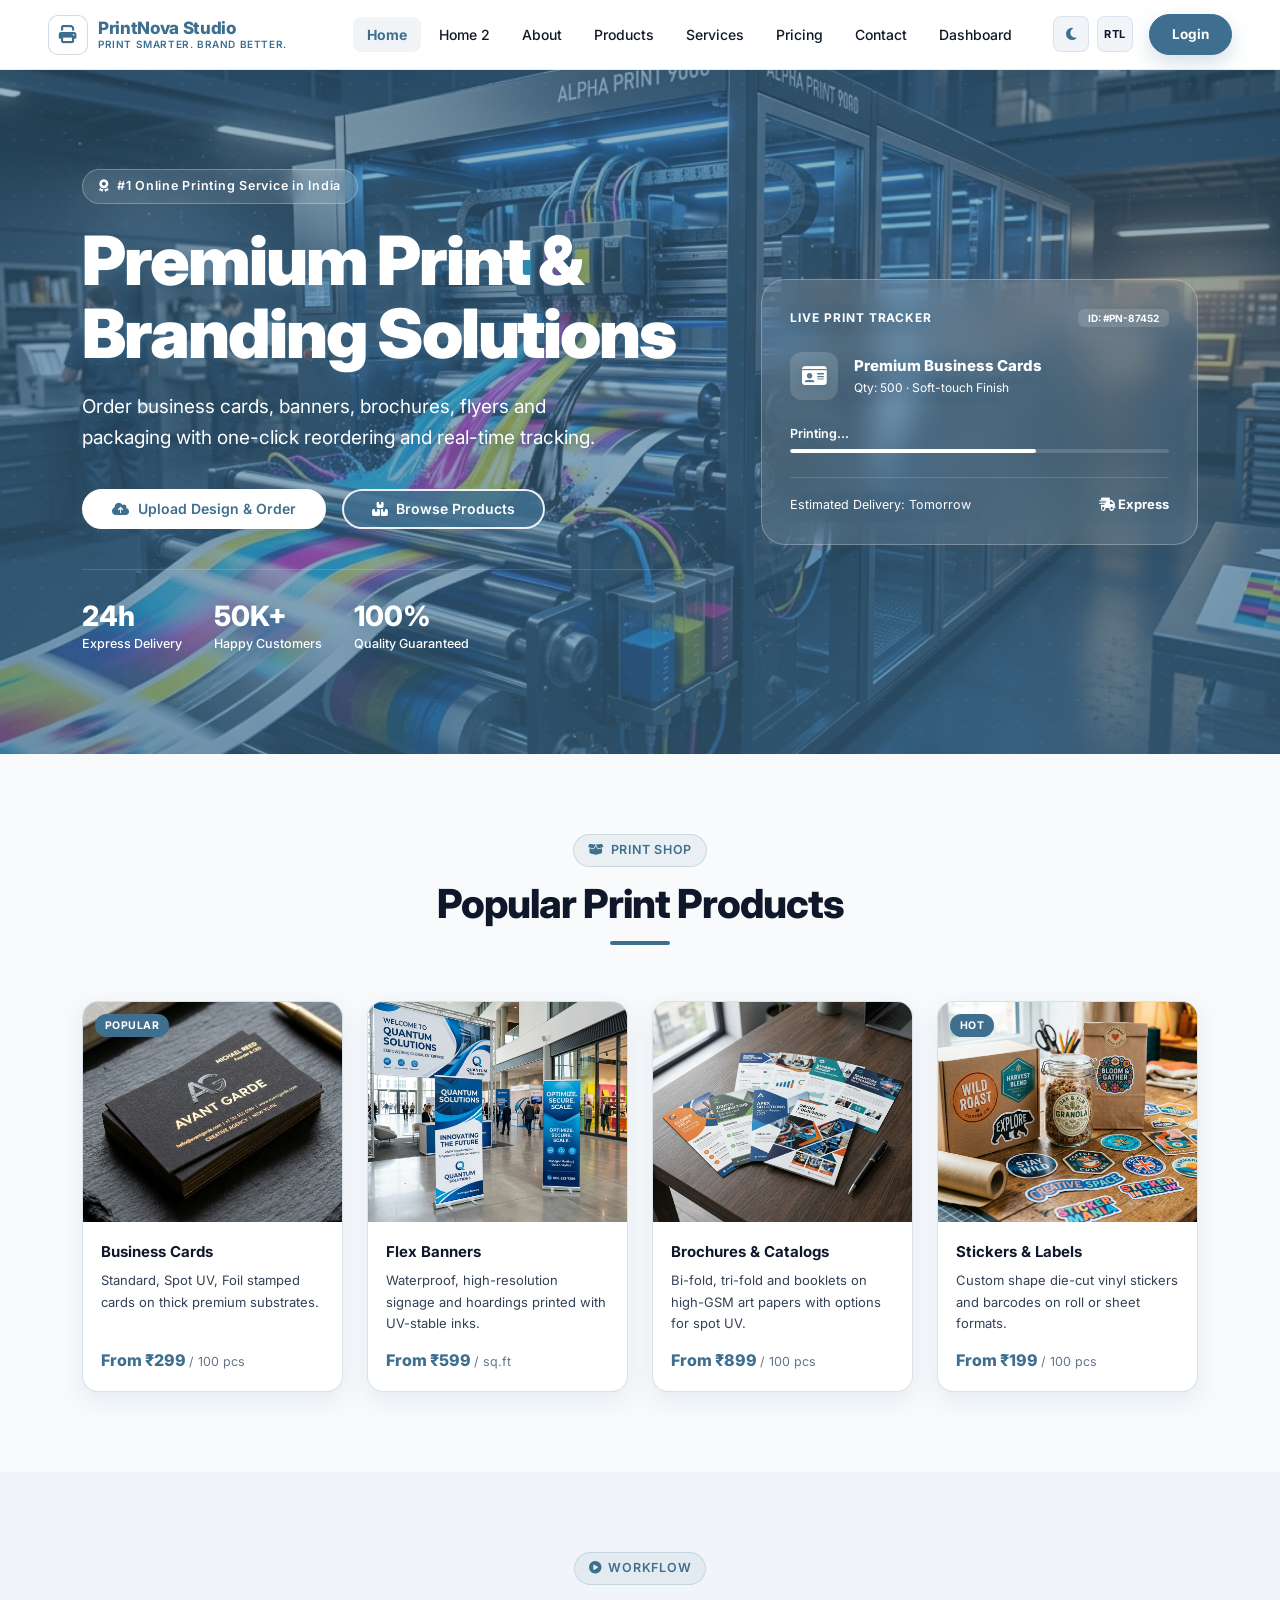
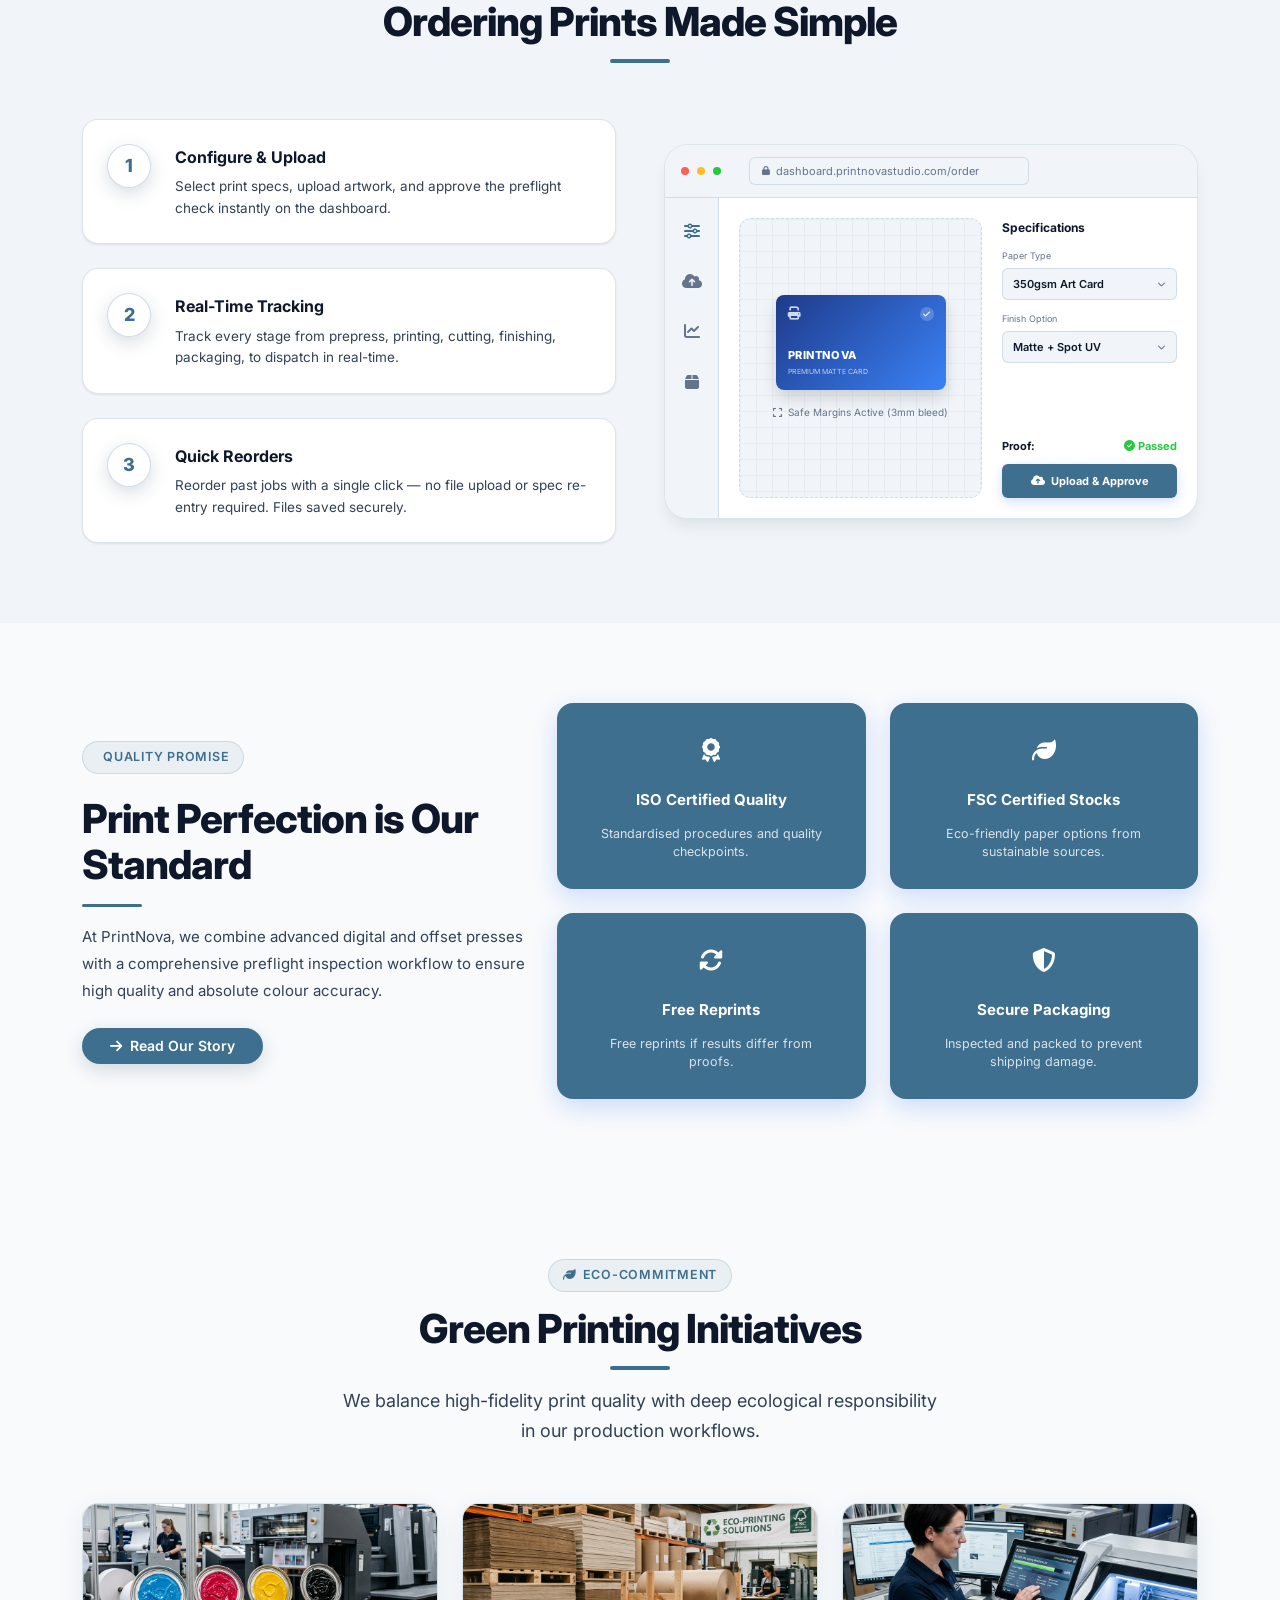
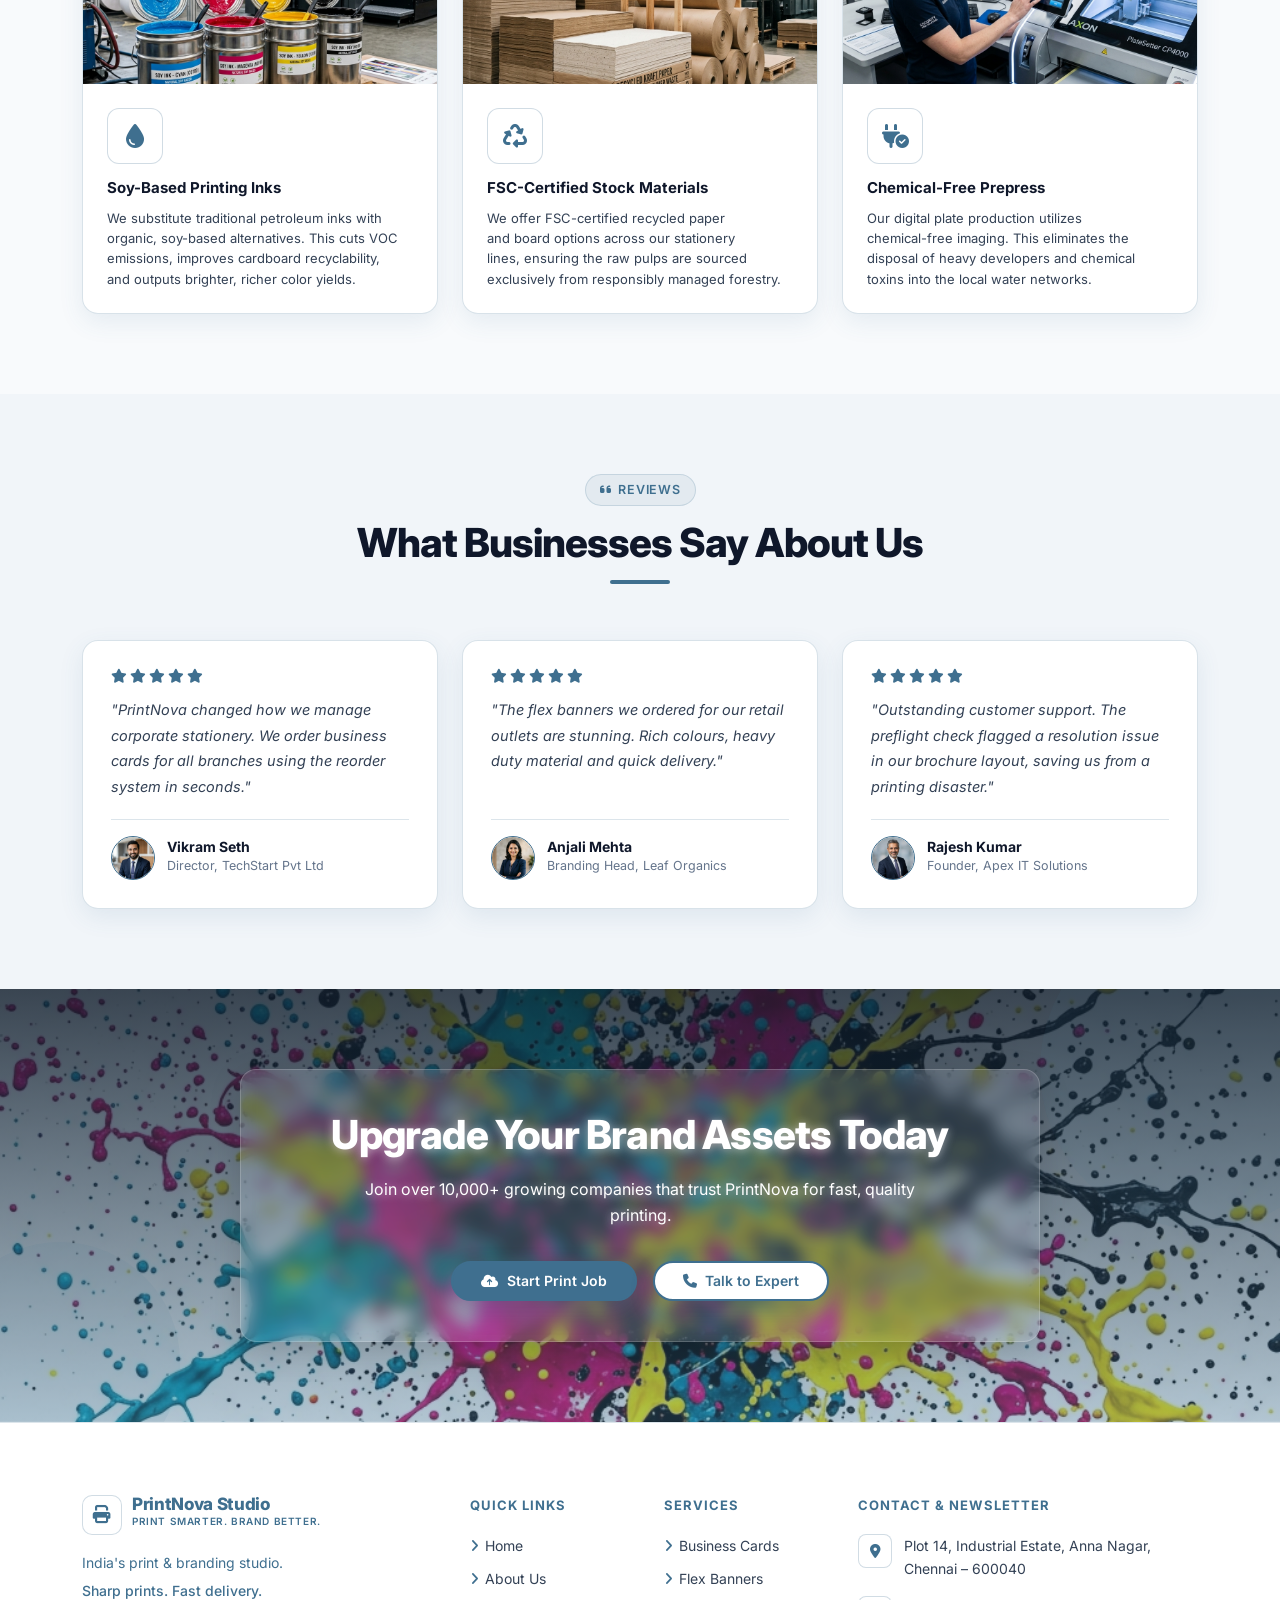
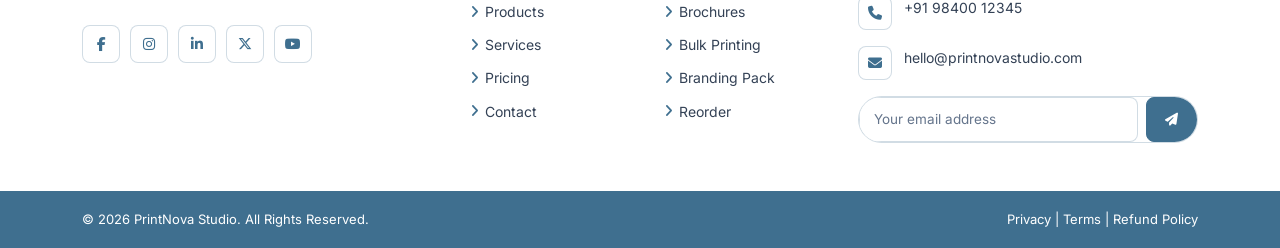
==== index.html @ 1ab620df "changes committed" ====
<!DOCTYPE html>
<html lang="en" data-theme="light" dir="ltr">
<head>
  <meta charset="UTF-8" /><meta name="viewport" content="width=device-width, initial-scale=1.0" />
  <title>PrintNova Studio | Print Smarter. Brand Better.</title>
  <meta name="description" content="Professional online printing store. Order business cards, banners, brochures, flyers and more. Upload your design, choose specs, track your job." />
  <link rel="stylesheet" href="https://cdn.jsdelivr.net/npm/bootstrap@5.3.3/dist/css/bootstrap.min.css" />
  <link rel="stylesheet" href="https://cdnjs.cloudflare.com/ajax/libs/font-awesome/6.5.1/css/all.min.css" />
  <link rel="stylesheet" href="https://cdn.jsdelivr.net/npm/aos@2.3.4/dist/aos.css" />
  <link href="https://fonts.googleapis.com/css2?family=Inter:wght@300;400;500;600;700;800;900&display=swap" rel="stylesheet" />
  <link rel="stylesheet" href="css/style.css?v=2.1" />
</head>
<body>
<!-- NAVBAR -->
<nav class="pn-navbar navbar navbar-expand-lg" role="navigation" aria-label="Main Navigation">
  <div class="container-fluid px-4 px-md-5">
    <a class="navbar-brand" href="index.html"><div class="nav-logo-icon"><i class="fa-solid fa-print"></i></div><div class="nav-brand-text"><span class="brand-name">PrintNova Studio</span><span class="brand-tag">Print Smarter. Brand Better.</span></div></a>
    <button class="navbar-toggler border-0 ms-auto me-2" type="button" data-bs-toggle="offcanvas" data-bs-target="#mobileMenu"><i class="fa-solid fa-bars" style="font-size:18px;"></i></button>
    <div class="collapse navbar-collapse ms-4">
      <ul class="navbar-nav align-items-center gap-1">
        <li class="nav-item"><a class="nav-link active" href="index.html">Home</a></li>
        <li class="nav-item"><a class="nav-link" href="home2.html">Home 2</a></li>
        <li class="nav-item"><a class="nav-link" href="about.html">About</a></li>
        <li class="nav-item"><a class="nav-link" href="products.html">Products</a></li>
        <li class="nav-item"><a class="nav-link" href="services.html">Services</a></li>
        <li class="nav-item"><a class="nav-link" href="pricing.html">Pricing</a></li>
        <li class="nav-item"><a class="nav-link" href="contact.html">Contact</a></li>
        <li class="nav-item"><a class="nav-link" href="dashboard.html">Dashboard</a></li>
      </ul>
      <div class="d-flex align-items-center gap-2 ms-auto">
        <button class="nav-icon-btn" data-theme-toggle data-theme-icon><i class="fa-solid fa-moon"></i></button>
        <button class="nav-icon-btn" data-dir-toggle data-dir-icon><i class="fa-solid fa-arrow-left-to-bracket"></i></button>
        <a href="login.html" class="btn-nav-login ms-2">Login</a>
      </div>
    </div>
  </div>
</nav>
<div class="offcanvas offcanvas-end" tabindex="-1" id="mobileMenu">
  <div class="offcanvas-header"><a href="index.html" class="navbar-brand"><div class="nav-logo-icon" style="width:34px;height:34px;font-size:15px;"><i class="fa-solid fa-print"></i></div><div class="nav-brand-text"><span class="brand-name" style="font-size:15px;">PrintNova Studio</span></div></a><button type="button" class="btn-close" data-bs-dismiss="offcanvas"></button></div>
  <div class="offcanvas-body d-flex flex-column p-0">
    <ul class="navbar-nav flex-column p-3">
      <li><a class="nav-link active" href="index.html"><i class="fa-solid fa-house me-2" style="width:18px;color:var(--pn-blue);"></i>Home</a></li>
      <li><a class="nav-link" href="home2.html"><i class="fa-solid fa-layer-group me-2" style="width:18px;color:var(--pn-blue);"></i>Home 2</a></li>
      <li><a class="nav-link" href="about.html"><i class="fa-solid fa-circle-info me-2" style="width:18px;color:var(--pn-blue);"></i>About</a></li>
      <li><a class="nav-link" href="products.html"><i class="fa-solid fa-box-open me-2" style="width:18px;color:var(--pn-blue);"></i>Products</a></li>
      <li><a class="nav-link" href="services.html"><i class="fa-solid fa-gears me-2" style="width:18px;color:var(--pn-blue);"></i>Services</a></li>
      <li><a class="nav-link" href="pricing.html"><i class="fa-solid fa-tag me-2" style="width:18px;color:var(--pn-blue);"></i>Pricing</a></li>
      <li><a class="nav-link" href="contact.html"><i class="fa-solid fa-envelope me-2" style="width:18px;color:var(--pn-blue);"></i>Contact</a></li>
      <li><a class="nav-link" href="dashboard.html"><i class="fa-solid fa-gauge-high me-2" style="width:18px;color:var(--pn-blue);"></i>Dashboard</a></li>
    </ul>
    <div class="px-3 pb-3 mt-2"><a href="login.html" class="btn-pn btn-pn-primary w-100 justify-content-center">Login</a></div>
    <div class="mobile-controls">
      <button class="nav-icon-btn flex-fill justify-content-center" data-theme-toggle data-theme-icon style="display:flex;align-items:center;gap:6px;"><i class="fa-solid fa-moon"></i><span style="font-size:12px;">Theme</span></button>
      <button class="nav-icon-btn flex-fill justify-content-center" data-dir-toggle data-dir-icon style="display:flex;align-items:center;gap:6px;"><i class="fa-solid fa-arrow-left-to-bracket"></i><span style="font-size:12px;">RTL</span></button>
    </div>
  </div>
</div>

<!-- HERO -->
<section class="pn-hero hero-gradient-1" id="home" style="background-image: linear-gradient(rgba(11,20,55,.6), rgba(11,20,55,.8)), url('images/banners/home.png'), url('file:///C:/Users/NIVETHA/.gemini/antigravity-ide/brain/43d818c6-9e5e-461c-b8e6-51fbe6b5acbc/banner_home_1783618869798.png'); background-size: cover; background-position: center; background-repeat: no-repeat;" aria-label="Hero Section">
  <div style="position:absolute;inset:0;background-image:radial-gradient(rgba(255,255,255,.07) 1px,transparent 1px);background-size:28px 28px;z-index:1;"></div>
  <div class="container hero-content position-relative" style="z-index:2;">
    <div class="row align-items-center g-5">
      <div class="col-lg-7" data-aos="fade-right" data-aos-duration="1000">
        <div class="hero-badge"><i class="fa-solid fa-award"></i> #1 Online Printing Service in India</div>
        <h1 class="hero-title">Premium <span class="highlight">Print</span> &amp;<br>Branding <span class="highlight">Solutions</span></h1>
        <p class="hero-sub">Order business cards, banners, brochures, flyers and packaging with one-click reordering and real-time tracking.</p>
        <div class="d-flex flex-wrap gap-3">
          <a href="dashboard.html" class="btn-pn btn-pn-white"><i class="fa-solid fa-cloud-arrow-up"></i> Upload Design &amp; Order</a>
          <a href="products.html" class="btn-pn" style="background:rgba(255,255,255,.12);color:#fff;border:1.5px solid rgba(255,255,255,.3);"><i class="fa-solid fa-boxes-stacked"></i> Browse Products</a>
        </div>
        <div class="hero-stats">
          <div><div class="hero-stat-value">24h</div><div class="hero-stat-label">Express Delivery</div></div>
          <div><div class="hero-stat-value">50K+</div><div class="hero-stat-label">Happy Customers</div></div>
          <div><div class="hero-stat-value">100%</div><div class="hero-stat-label">Quality Guaranteed</div></div>
        </div>
      </div>
      <div class="col-lg-5" data-aos="zoom-in" data-aos-duration="1000">
        <div class="hero-card float-anim">
          <div class="d-flex justify-content-between align-items-center mb-4">
            <span style="font-size:12px;font-weight:700;color:rgba(255,255,255,.6);letter-spacing:.08em;">LIVE PRINT TRACKER</span>
            <span class="badge" style="background:rgba(255,255,255,.15);font-size:10px;font-weight:700;padding:4px 10px;">ID: #PN-87452</span>
          </div>
          <div class="d-flex align-items-center gap-3 mb-4">
            <div style="width:48px;height:48px;border-radius:12px;background:rgba(255,255,255,.15);display:flex;align-items:center;justify-content:center;font-size:22px;color:#fff;"><i class="fa-solid fa-id-card"></i></div>
            <div>
              <div style="font-size:15px;font-weight:800;">Premium Business Cards</div>
              <div style="font-size:12px;color:rgba(255,255,255,.65);">Qty: 500 · Soft-touch Finish</div>
            </div>
          </div>
          <div class="d-flex gap-3 mb-4">
            <div style="flex:1;">
              <div style="font-size:12.5px;font-weight:600;color:#fff;">Printing…</div>
              <div style="height:4px;background:rgba(255,255,255,.15);border-radius:2px;margin-top:5px;overflow:hidden;"><div style="height:100%;width:65%;background:#FFFFFF;border-radius:2px;"></div></div>
            </div>
          </div>
          <div class="d-flex justify-content-between align-items-center mt-3 pt-3" style="border-top:1px solid rgba(255,255,255,.15);"><span style="font-size:12.5px;color:rgba(255,255,255,.65);">Estimated Delivery: Tomorrow</span><span style="font-size:13px;font-weight:700;color:#fff;"><i class="fa-solid fa-truck-fast"></i> Express</span></div>
        </div>
      </div>
    </div>
  </div>
</section>

<!-- PRODUCTS PREVIEW -->
<section class="section-pad" aria-label="Products Preview">
  <div class="container">
    <div class="section-header" data-aos="fade-up">
      <span class="section-badge"><i class="fa-solid fa-box-open"></i> Print Shop</span>
      <h2 class="section-title">Popular Print Products</h2>
      <div class="divider-gradient"></div>
    </div>
    <div class="row g-4">
      <div class="col-sm-6 col-lg-3" data-aos="fade-up" data-aos-delay="0">
        <div class="product-card">
          <div class="product-img-wrap"><img src="images/product_cards.png" onerror="this.onerror=null; this.src='file:///C:/Users/NIVETHA/.gemini/antigravity-ide/brain/43d818c6-9e5e-461c-b8e6-51fbe6b5acbc/product_cards_1783603616965.png';" alt="Business Cards"><div class="product-overlay"><a href="products.html" class="btn-pn btn-pn-white" style="font-size:12px;padding:7px 16px;">View Options</a></div><span class="product-tag">Popular</span></div>
          <div class="product-info"><div class="product-name">Business Cards</div><div class="product-desc">Standard, Spot UV, Foil stamped cards on thick premium substrates.</div><div class="product-price">From ₹299 <span>/ 100 pcs</span></div></div>
        </div>
      </div>
      <div class="col-sm-6 col-lg-3" data-aos="fade-up" data-aos-delay="100">
        <div class="product-card">
          <div class="product-img-wrap"><img src="images/product_banners.png" onerror="this.onerror=null; this.src='file:///C:/Users/NIVETHA/.gemini/antigravity-ide/brain/43d818c6-9e5e-461c-b8e6-51fbe6b5acbc/product_banners_1783603631735.png';" alt="Flex Banners"><div class="product-overlay"><a href="products.html" class="btn-pn btn-pn-white" style="font-size:12px;padding:7px 16px;">View Options</a></div></div>
          <div class="product-info"><div class="product-name">Flex Banners</div><div class="product-desc">Waterproof, high-resolution signage and hoardings printed with UV-stable inks.</div><div class="product-price">From ₹599 <span>/ sq.ft</span></div></div>
        </div>
      </div>
      <div class="col-sm-6 col-lg-3" data-aos="fade-up" data-aos-delay="200">
        <div class="product-card">
          <div class="product-img-wrap"><img src="images/product_brochures.png" onerror="this.onerror=null; this.src='file:///C:/Users/NIVETHA/.gemini/antigravity-ide/brain/43d818c6-9e5e-461c-b8e6-51fbe6b5acbc/product_brochures_1783603649810.png';" alt="Brochures &amp; Catalogs"><div class="product-overlay"><a href="products.html" class="btn-pn btn-pn-white" style="font-size:12px;padding:7px 16px;">View Options</a></div></div>
          <div class="product-info"><div class="product-name">Brochures &amp; Catalogs</div><div class="product-desc">Bi-fold, tri-fold and booklets on high-GSM art papers with options for spot UV.</div><div class="product-price">From ₹899 <span>/ 100 pcs</span></div></div>
        </div>
      </div>
      <div class="col-sm-6 col-lg-3" data-aos="fade-up" data-aos-delay="300">
        <div class="product-card">
          <div class="product-img-wrap"><img src="images/product_stickers.png" onerror="this.onerror=null; this.src='file:///C:/Users/NIVETHA/.gemini/antigravity-ide/brain/43d818c6-9e5e-461c-b8e6-51fbe6b5acbc/product_stickers_1783603663351.png';" alt="Stickers &amp; Labels"><div class="product-overlay"><a href="products.html" class="btn-pn btn-pn-white" style="font-size:12px;padding:7px 16px;">View Options</a></div><span class="product-tag">Hot</span></div>
          <div class="product-info"><div class="product-name">Stickers &amp; Labels</div><div class="product-desc">Custom shape die-cut vinyl stickers and barcodes on roll or sheet formats.</div><div class="product-price">From ₹199 <span>/ 100 pcs</span></div></div>
        </div>
      </div>
    </div>
  </div>
</section>

<!-- HOW IT WORKS -->
<section class="section-pad bg-surface-2" aria-label="How it works">
  <div class="container">
    <div class="section-header" data-aos="fade-up">
      <span class="section-badge"><i class="fa-solid fa-circle-play"></i> Workflow</span>
      <h2 class="section-title">Ordering Prints Made Simple</h2>
      <div class="divider-gradient"></div>
    </div>
    <div class="row g-5 align-items-center">
      <div class="col-lg-6" data-aos="fade-right">
        <div class="d-flex flex-column gap-4">
          <div class="simple-workflow-card d-flex align-items-start gap-4" style="background:var(--bg-surface); padding:24px; border-radius:var(--radius-lg); border:1px solid var(--border-color); box-shadow:var(--shadow-sm); margin:0;">
            <div class="step-number" style="margin: 0; flex-shrink: 0; width: 44px; height: 44px; font-size: 18px; font-weight:800; border-radius:50%; background:var(--pn-blue-light); border:2px solid var(--pn-blue); color:var(--pn-blue); display: flex; align-items: center; justify-content: center;">1</div>
            <div>
              <div style="font-size:16px;font-weight:700;color:var(--text-primary);margin-bottom:6px;">Configure &amp; Upload</div>
              <div style="font-size:13.5px;color:var(--text-secondary);line-height:1.6;">Select print specs, upload artwork, and approve the preflight check instantly on the dashboard.</div>
            </div>
          </div>
          <div class="simple-workflow-card d-flex align-items-start gap-4" style="background:var(--bg-surface); padding:24px; border-radius:var(--radius-lg); border:1px solid var(--border-color); box-shadow:var(--shadow-sm); margin:0;">
            <div class="step-number" style="margin: 0; flex-shrink: 0; width: 44px; height: 44px; font-size: 18px; font-weight:800; border-radius:50%; background:var(--pn-blue-light); border:2px solid var(--pn-blue); color:var(--pn-blue); display: flex; align-items: center; justify-content: center;">2</div>
            <div>
              <div style="font-size:16px;font-weight:700;color:var(--text-primary);margin-bottom:6px;">Real-Time Tracking</div>
              <div style="font-size:13.5px;color:var(--text-secondary);line-height:1.6;">Track every stage from prepress, printing, cutting, finishing, packaging, to dispatch in real-time.</div>
            </div>
          </div>
          <div class="simple-workflow-card d-flex align-items-start gap-4" style="background:var(--bg-surface); padding:24px; border-radius:var(--radius-lg); border:1px solid var(--border-color); box-shadow:var(--shadow-sm); margin:0;">
            <div class="step-number" style="margin: 0; flex-shrink: 0; width: 44px; height: 44px; font-size: 18px; font-weight:800; border-radius:50%; background:var(--pn-blue-light); border:2px solid var(--pn-blue); color:var(--pn-blue); display: flex; align-items: center; justify-content: center;">3</div>
            <div>
              <div style="font-size:16px;font-weight:700;color:var(--text-primary);margin-bottom:6px;">Quick Reorders</div>
              <div style="font-size:13.5px;color:var(--text-secondary);line-height:1.6;">Reorder past jobs with a single click — no file upload or spec re-entry required. Files saved securely.</div>
            </div>
          </div>
        </div>
      </div>
      <div class="col-lg-6" data-aos="fade-left">
        <div class="dashboard-mockup" style="background: var(--bg-surface); border: 1px solid var(--border-color); border-radius: var(--radius-xl); box-shadow: var(--shadow-lg); overflow: hidden; display: flex; flex-direction: column;">
          <!-- Window Header -->
          <div style="background: var(--bg-surface-2); padding: 12px 16px; border-bottom: 1px solid var(--border-color); display: flex; align-items: center; gap: 8px;">
            <div style="width: 8px; height: 8px; border-radius: 50%; background: #ff5f56;"></div>
            <div style="width: 8px; height: 8px; border-radius: 50%; background: #ffbd2e;"></div>
            <div style="width: 8px; height: 8px; border-radius: 50%; background: #27c93f;"></div>
            <div style="background: var(--bg-surface-2); border: 1px solid var(--border-color); border-radius: 6px; padding: 4px 12px; font-size: 11px; color: var(--text-muted); margin-left: 20px; display: flex; align-items: center; gap: 6px; flex: 1; max-width: 280px; overflow: hidden; text-overflow: ellipsis; white-space: nowrap;">
              <i class="fa-solid fa-lock" style="font-size: 9px;"></i> dashboard.printnovastudio.com/order
            </div>
          </div>
          <!-- Dashboard Workspace -->
          <div style="display: flex; min-height: 320px;">
            <!-- Sidebar -->
            <div style="width: 54px; background: var(--bg-surface-2); border-right: 1px solid var(--border-color); display: flex; flex-direction: column; align-items: center; padding-top: 20px; gap: 24px;">
              <div style="color: var(--pn-blue); font-size: 16px;"><i class="fa-solid fa-sliders"></i></div>
              <div style="color: var(--text-muted); font-size: 16px;"><i class="fa-solid fa-cloud-arrow-up"></i></div>
              <div style="color: var(--text-muted); font-size: 16px;"><i class="fa-solid fa-chart-line"></i></div>
              <div style="color: var(--text-muted); font-size: 16px;"><i class="fa-solid fa-box"></i></div>
            </div>
            <!-- Main Area -->
            <div style="flex: 1; display: flex; padding: 20px; gap: 20px; flex-wrap: wrap;">
              <!-- Canvas Mockup -->
              <div style="flex: 1.2; background: var(--bg-surface-2); border: 1px dashed var(--border-color); border-radius: 12px; min-height: 200px; display: flex; flex-direction: column; align-items: center; justify-content: center; position: relative; overflow: hidden; padding: 16px;">
                <!-- Grid overlay -->
                <div style="position: absolute; inset: 0; opacity: 0.05; background-image: linear-gradient(var(--pn-blue) 1px, transparent 1px), linear-gradient(90deg, var(--pn-blue) 1px, transparent 1px); background-size: 16px 16px;"></div>
                <!-- Mockup Card -->
                <div style="width: 170px; height: 95px; background: linear-gradient(135deg, #1e3a8a, #3b82f6); border-radius: 8px; box-shadow: 0 8px 16px rgba(0,0,0,0.15); display: flex; flex-direction: column; justify-content: space-between; padding: 12px; color: #fff; position: relative;">
                  <div style="display: flex; justify-content: space-between; align-items: center;">
                    <i class="fa-solid fa-print" style="font-size: 13px; opacity: 0.8;"></i>
                    <div style="width: 14px; height: 14px; border-radius: 50%; background: rgba(255,255,255,0.2); display: flex; align-items: center; justify-content: center; font-size: 8px;"><i class="fa-solid fa-check"></i></div>
                  </div>
                  <div>
                    <div style="font-size: 11px; font-weight: 800; letter-spacing: 0.05em;">PRINTNOVA</div>
                    <div style="font-size: 7px; opacity: 0.7; margin-top: 2px;">PREMIUM MATTE CARD</div>
                  </div>
                </div>
                <div style="font-size: 10px; color: var(--text-muted); margin-top: 14px; display: flex; align-items: center; gap: 6px;"><i class="fa-solid fa-expand"></i> Safe Margins Active (3mm bleed)</div>
              </div>
              <!-- Controls -->
              <div style="flex: 1; display: flex; flex-direction: column; gap: 12px; min-width: 150px;">
                <div style="font-size: 12px; font-weight: 700; color: var(--text-primary);">Specifications</div>
                <div>
                  <label style="font-size: 9px; color: var(--text-muted); display: block; margin-bottom: 4px;">Paper Type</label>
                  <div style="font-size: 11px; padding: 6px 10px; background: var(--bg-surface-2); border: 1px solid var(--border-color); border-radius: 6px; color: var(--text-primary); font-weight: 600; display: flex; justify-content: space-between; align-items: center;">
                    350gsm Art Card <i class="fa-solid fa-chevron-down" style="font-size: 8px; color: var(--text-muted);"></i>
                  </div>
                </div>
                <div>
                  <label style="font-size: 9px; color: var(--text-muted); display: block; margin-bottom: 4px;">Finish Option</label>
                  <div style="font-size: 11px; padding: 6px 10px; background: var(--bg-surface-2); border: 1px solid var(--border-color); border-radius: 6px; color: var(--text-primary); font-weight: 600; display: flex; justify-content: space-between; align-items: center;">
                    Matte + Spot UV <i class="fa-solid fa-chevron-down" style="font-size: 8px; color: var(--text-muted);"></i>
                  </div>
                </div>
                <div style="margin-top: auto; display: flex; flex-direction: column; gap: 8px;">
                  <div style="font-size: 11px; display: flex; justify-content: space-between; color: var(--text-primary); font-weight: 700;">
                    <span>Proof:</span>
                    <span style="color: #27c93f;"><i class="fa-solid fa-circle-check"></i> Passed</span>
                  </div>
                  <button style="width: 100%; border: none; background: var(--pn-blue); color: #fff; border-radius: 6px; padding: 8px; font-size: 11px; font-weight: 700; display: flex; align-items: center; justify-content: center; gap: 6px; box-shadow: 0 4px 12px rgba(37,99,235,0.2);">
                    <i class="fa-solid fa-cloud-arrow-up"></i> Upload &amp; Approve
                  </button>
                </div>
              </div>
            </div>
          </div>
        </div>
      </div>
    </div>
  </div>
</section>

<!-- VISUAL FEATURE TILES -->
<section class="section-pad" aria-label="Features Grid">
  <div class="container">
    <div class="row g-4 align-items-center">
      <div class="col-lg-5" data-aos="fade-right">
        <span class="section-badge"><i class="fa-solid fa-shield-check"></i> Quality Promise</span>
        <h2 class="section-title mt-2">Print Perfection is Our Standard</h2>
        <div class="section-line" style="margin:16px 0;"></div>
        <p style="font-size:15px;color:var(--text-secondary);line-height:1.8;margin-bottom:24px;">At PrintNova, we combine advanced digital and offset presses with a comprehensive preflight inspection workflow to ensure high quality and absolute colour accuracy.</p>
        <a href="about.html" class="btn-pn btn-pn-primary"><i class="fa-solid fa-arrow-right"></i> Read Our Story</a>
      </div>
      <div class="col-lg-7" data-aos="fade-left">
        <div class="row g-4 pn-staggered-grid">
          <div class="col-sm-6 col-12">
            <div style="background:var(--pn-blue);border-radius:var(--radius-lg);padding:28px;text-align:center;color:#fff;box-shadow:0 8px 24px rgba(37,99,235,.2);">
              <div style="font-size:24px;margin-bottom:10px;"><i class="fa-solid fa-award"></i></div>
              <div style="font-size:15px;font-weight:700;margin-bottom:6px;">ISO Certified Quality</div>
              <div style="font-size:12.5px;opacity:.8;">Standardised procedures and quality checkpoints.</div>
            </div>
          </div>
          <div class="col-sm-6 col-12">
            <div style="background:var(--pn-blue);border-radius:var(--radius-lg);padding:28px;text-align:center;color:#fff;box-shadow:0 8px 24px rgba(37,99,235,.2);">
              <div style="font-size:24px;margin-bottom:10px;"><i class="fa-solid fa-leaf"></i></div>
              <div style="font-size:15px;font-weight:700;margin-bottom:6px;">FSC Certified Stocks</div>
              <div style="font-size:12.5px;opacity:.8;">Eco-friendly paper options from sustainable sources.</div>
            </div>
          </div>
          <div class="col-sm-6 col-12">
            <div style="background:var(--pn-blue);border-radius:var(--radius-lg);padding:28px;text-align:center;color:#fff;box-shadow:0 8px 24px rgba(37,99,235,.2);">
              <div style="font-size:24px;margin-bottom:10px;"><i class="fa-solid fa-rotate"></i></div>
              <div style="font-size:15px;font-weight:700;margin-bottom:6px;">Free Reprints</div>
              <div style="font-size:12.5px;opacity:.8;">Free reprints if results differ from proofs.</div>
            </div>
          </div>
          <div class="col-sm-6 col-12">
            <div style="background:var(--pn-blue);border-radius:var(--radius-lg);padding:28px;text-align:center;color:#fff;box-shadow:0 8px 24px rgba(37,99,235,.2);">
              <div style="font-size:24px;margin-bottom:10px;"><i class="fa-solid fa-shield-halved"></i></div>
              <div style="font-size:15px;font-weight:700;margin-bottom:6px;">Secure Packaging</div>
              <div style="font-size:12.5px;opacity:.8;">Inspected and packed to prevent shipping damage.</div>
            </div>
          </div>
        </div>
      </div>
    </div>
  </div>
</section>

<!-- ECO-FRIENDLY INITIATIVE -->
<section class="section-pad bg-surface" aria-label="Eco-Friendly Initiatives">
  <div class="container">
    <div class="section-header" data-aos="fade-up">
      <span class="section-badge"><i class="fa-solid fa-leaf"></i> Eco-Commitment</span>
      <h2 class="section-title">Green Printing Initiatives</h2>
      <div class="divider-gradient"></div>
      <p class="section-subtitle mt-3">We balance high-fidelity print quality with deep ecological responsibility in our production workflows.</p>
    </div>
    <div class="row g-4">
      <div class="col-md-4" data-aos="fade-up" data-aos-delay="0">
        <div class="pn-card" style="padding: 0 !important; height: 100%; overflow: hidden; display: flex; flex-direction: column;">
          <div style="height: 180px; overflow: hidden; position: relative;">
            <img src="images/eco_soy_ink.png" onerror="this.onerror=null; this.src='file:///C:/Users/NIVETHA/.gemini/antigravity-ide/brain/c7037c25-03a7-4db5-84be-1b852d559f81/eco_soy_ink_1783937166071.png';" alt="Soy-Based Printing Inks" style="width: 100%; height: 100%; object-fit: cover; display: block;">
          </div>
          <div class="pn-card-body" style="padding: 24px;">
            <div class="pn-card-icon icon-green" style="margin-bottom: 14px;"><i class="fa-solid fa-droplet"></i></div>
            <div class="pn-card-title" style="font-size:15px; font-weight:700;">Soy-Based Printing Inks</div>
            <div class="pn-card-text" style="font-size:13px; color:var(--text-secondary);">We substitute traditional petroleum inks with organic, soy-based alternatives. This cuts VOC emissions, improves cardboard recyclability, and outputs brighter, richer color yields.</div>
          </div>
        </div>
      </div>
      <div class="col-md-4" data-aos="fade-up" data-aos-delay="100">
        <div class="pn-card" style="padding: 0 !important; height: 100%; overflow: hidden; display: flex; flex-direction: column;">
          <div style="height: 180px; overflow: hidden; position: relative;">
            <img src="images/eco_fsc_paper.png" onerror="this.onerror=null; this.src='file:///C:/Users/NIVETHA/.gemini/antigravity-ide/brain/c7037c25-03a7-4db5-84be-1b852d559f81/eco_fsc_paper_1783937187288.png';" alt="FSC-Certified Stock Materials" style="width: 100%; height: 100%; object-fit: cover; display: block;">
          </div>
          <div class="pn-card-body" style="padding: 24px;">
            <div class="pn-card-icon icon-green" style="margin-bottom: 14px;"><i class="fa-solid fa-recycle"></i></div>
            <div class="pn-card-title" style="font-size:15px; font-weight:700;">FSC-Certified Stock Materials</div>
            <div class="pn-card-text" style="font-size:13px; color:var(--text-secondary);">We offer FSC-certified recycled paper and board options across our stationery lines, ensuring the raw pulps are sourced exclusively from responsibly managed forestry.</div>
          </div>
        </div>
      </div>
      <div class="col-md-4" data-aos="fade-up" data-aos-delay="200">
        <div class="pn-card" style="padding: 0 !important; height: 100%; overflow: hidden; display: flex; flex-direction: column;">
          <div style="height: 180px; overflow: hidden; position: relative;">
            <img src="images/eco_prepress.png" onerror="this.onerror=null; this.src='file:///C:/Users/NIVETHA/.gemini/antigravity-ide/brain/c7037c25-03a7-4db5-84be-1b852d559f81/eco_prepress_1783937213035.png';" alt="Chemical-Free Prepress" style="width: 100%; height: 100%; object-fit: cover; display: block;">
          </div>
          <div class="pn-card-body" style="padding: 24px;">
            <div class="pn-card-icon icon-green" style="margin-bottom: 14px;"><i class="fa-solid fa-plug-circle-check"></i></div>
            <div class="pn-card-title" style="font-size:15px; font-weight:700;">Chemical-Free Prepress</div>
            <div class="pn-card-text" style="font-size:13px; color:var(--text-secondary);">Our digital plate production utilizes chemical-free imaging. This eliminates the disposal of heavy developers and chemical toxins into the local water networks.</div>
          </div>
        </div>
      </div>
    </div>
  </div>
</section>

<!-- TESTIMONIALS -->
<section class="section-pad bg-surface-2" aria-label="Testimonials">
  <div class="container">
    <div class="section-header" data-aos="fade-up">
      <span class="section-badge"><i class="fa-solid fa-quote-left"></i> Reviews</span>
      <h2 class="section-title">What Businesses Say About Us</h2>
      <div class="divider-gradient"></div>
    </div>
    <div class="row g-4">
      <div class="col-md-6 col-lg-4" data-aos="fade-up" data-aos-delay="0">
        <div class="testimonial-card">
          <div class="testimonial-stars"><i class="fa-solid fa-star"></i><i class="fa-solid fa-star"></i><i class="fa-solid fa-star"></i><i class="fa-solid fa-star"></i><i class="fa-solid fa-star"></i></div>
          <div class="testimonial-text">"PrintNova changed how we manage corporate stationery. We order business cards for all branches using the reorder system in seconds."</div>
          <div class="testimonial-author"><img src="images/avatar_vikram.png" onerror="this.onerror=null; this.src='file:///C:/Users/NIVETHA/.gemini/antigravity-ide/brain/fd2e64b2-8f8b-458f-8177-729e7dcb8f58/avatar_vikram_1783872538882.png';" alt="Vikram Seth" class="author-avatar" style="object-fit: cover;" /><div><div class="author-name">Vikram Seth</div><div class="author-role">Director, TechStart Pvt Ltd</div></div></div>
        </div>
      </div>
      <div class="col-md-6 col-lg-4" data-aos="fade-up" data-aos-delay="100">
        <div class="testimonial-card">
          <div class="testimonial-stars"><i class="fa-solid fa-star"></i><i class="fa-solid fa-star"></i><i class="fa-solid fa-star"></i><i class="fa-solid fa-star"></i><i class="fa-solid fa-star"></i></div>
          <div class="testimonial-text">"The flex banners we ordered for our retail outlets are stunning. Rich colours, heavy duty material and quick delivery."</div>
          <div class="testimonial-author"><img src="images/avatar_anjali.png" onerror="this.onerror=null; this.src='file:///C:/Users/NIVETHA/.gemini/antigravity-ide/brain/fd2e64b2-8f8b-458f-8177-729e7dcb8f58/avatar_anjali_1783872565000.png';" alt="Anjali Mehta" class="author-avatar" style="object-fit: cover;" /><div><div class="author-name">Anjali Mehta</div><div class="author-role">Branding Head, Leaf Organics</div></div></div>
        </div>
      </div>
      <div class="col-md-6 col-lg-4" data-aos="fade-up" data-aos-delay="200">
        <div class="testimonial-card">
          <div class="testimonial-stars"><i class="fa-solid fa-star"></i><i class="fa-solid fa-star"></i><i class="fa-solid fa-star"></i><i class="fa-solid fa-star"></i><i class="fa-solid fa-star"></i></div>
          <div class="testimonial-text">"Outstanding customer support. The preflight check flagged a resolution issue in our brochure layout, saving us from a printing disaster."</div>
          <div class="testimonial-author"><img src="images/avatar_rajesh.png" onerror="this.onerror=null; this.src='file:///C:/Users/NIVETHA/.gemini/antigravity-ide/brain/fd2e64b2-8f8b-458f-8177-729e7dcb8f58/avatar_rajesh_1783872581775.png';" alt="Rajesh Kumar" class="author-avatar" style="object-fit: cover;" /><div><div class="author-name">Rajesh Kumar</div><div class="author-role">Founder, Apex IT Solutions</div></div></div>
        </div>
      </div>
    </div>
  </div>
</section>

<!-- CTA -->
<section class="cta-section cta-has-bg" aria-label="CTA">
  <div class="container position-relative text-center" style="z-index:2;">
    <h2 class="cta-title">Upgrade Your Brand Assets Today</h2>
    <p class="cta-sub">Join over 10,000+ growing companies that trust PrintNova for fast, quality printing.</p>
    <div class="d-flex flex-wrap gap-3 justify-content-center">
      <a href="dashboard.html" class="btn-pn btn-pn-white"><i class="fa-solid fa-cloud-arrow-up"></i> Start Print Job</a>
      <a href="contact.html" class="btn-pn" style="background:rgba(255,255,255,.12);color:#fff;border:1.5px solid rgba(255,255,255,.35);"><i class="fa-solid fa-phone"></i> Talk to Expert</a>
    </div>
  </div>
</section>

<!-- FOOTER -->
<footer class="pn-footer" role="contentinfo"><div class="container"><div class="row g-5"><div class="col-lg-4 col-md-6" data-aos="fade-up"><a href="index.html" class="footer-brand"><div class="nav-logo-icon" style="width:38px;height:38px;font-size:17px;"><i class="fa-solid fa-print"></i></div><div class="nav-brand-text"><span class="brand-name" style="color:#fff;font-size:16px;">PrintNova Studio</span></div></a><p class="footer-desc">India's print &amp; branding studio.</p><div class="footer-social"><a href="#" class="social-btn" aria-label="Facebook"><i class="fa-brands fa-facebook-f"></i></a><a href="#" class="social-btn" aria-label="Instagram"><i class="fa-brands fa-instagram"></i></a><a href="#" class="social-btn" aria-label="LinkedIn"><i class="fa-brands fa-linkedin-in"></i></a><a href="#" class="social-btn" aria-label="Twitter"><i class="fa-brands fa-x-twitter"></i></a><a href="#" class="social-btn" aria-label="YouTube"><i class="fa-brands fa-youtube"></i></a></div></div><div class="col-lg-2 col-md-3 col-6" data-aos="fade-up" data-aos-delay="100"><div class="footer-heading">Quick Links</div><ul class="footer-links"><li><a href="index.html"><i class="fa-solid fa-angle-right"></i> Home</a></li><li><a href="about.html"><i class="fa-solid fa-angle-right"></i> About Us</a></li><li><a href="products.html"><i class="fa-solid fa-angle-right"></i> Products</a></li><li><a href="services.html"><i class="fa-solid fa-angle-right"></i> Services</a></li><li><a href="pricing.html"><i class="fa-solid fa-angle-right"></i> Pricing</a></li><li><a href="contact.html"><i class="fa-solid fa-angle-right"></i> Contact</a></li></ul></div><div class="col-lg-2 col-md-3 col-6" data-aos="fade-up" data-aos-delay="150"><div class="footer-heading">Services</div><ul class="footer-links"><li><a href="services.html"><i class="fa-solid fa-angle-right"></i> Business Cards</a></li><li><a href="services.html"><i class="fa-solid fa-angle-right"></i> Flex Banners</a></li><li><a href="services.html"><i class="fa-solid fa-angle-right"></i> Brochures</a></li><li><a href="services.html"><i class="fa-solid fa-angle-right"></i> Bulk Printing</a></li><li><a href="services.html"><i class="fa-solid fa-angle-right"></i> Branding Pack</a></li><li><a href="services.html"><i class="fa-solid fa-angle-right"></i> Reorder</a></li></ul></div><div class="col-lg-4 col-md-6" data-aos="fade-up" data-aos-delay="200"><div class="footer-heading">Contact &amp; Newsletter</div><div class="footer-contact-item"><div class="footer-contact-icon"><i class="fa-solid fa-location-dot"></i></div><div>Plot 14, Industrial Estate, Anna Nagar, Chennai – 600040</div></div><div class="footer-contact-item"><div class="footer-contact-icon"><i class="fa-solid fa-phone"></i></div><div>+91 98400 12345</div></div><div class="footer-contact-item"><div class="footer-contact-icon"><i class="fa-solid fa-envelope"></i></div><div>hello@printnovastudio.com</div></div><form class="newsletter-form" onsubmit="event.preventDefault();showToast('Subscribed!','success');"><input type="email" class="newsletter-input" placeholder="Your email address" required aria-label="Newsletter email" /><button type="submit" class="btn-newsletter"><i class="fa-solid fa-paper-plane"></i></button></form></div></div></div><div class="footer-bottom"><div class="container"><div class="row align-items-center"><div class="col-md-6 text-center text-md-start">&copy; 2026 PrintNova Studio. All Rights Reserved.</div><div class="col-md-6 text-center text-md-end mt-2 mt-md-0"><a href="#">Privacy</a> | <a href="#">Terms</a> | <a href="#">Refund Policy</a></div></div></div></div></footer>
<button id="back-to-top" aria-label="Back to top"><i class="fa-solid fa-arrow-up"></i></button>
<script src="https://cdn.jsdelivr.net/npm/bootstrap@5.3.3/dist/js/bootstrap.bundle.min.js"></script>
<script src="https://cdn.jsdelivr.net/npm/aos@2.3.4/dist/aos.js"></script>
<script src="js/main.js"></script>
</body>
</html>
---- css/style.css ----
/* ================================================================
   PrintNova Studio – Global Stylesheet
   Bootstrap 5 + Custom CSS Variables + Dark/Light + RTL
   ================================================================ */

/* ── Google Fonts ── */
@import url('https://fonts.googleapis.com/css2?family=Inter:wght@300;400;500;600;700;800;900&display=swap');

/* ================================================================
   DESIGN TOKENS / CSS VARIABLES
   ================================================================ */
:root {
  /* Brand Colors */
  --pn-blue: #2563EB;
  --pn-blue-dark: #1D4ED8;
  --pn-blue-light: rgba(37, 99, 235, .08);
  --pn-cyan: #2563EB;
  --pn-cyan-light: rgba(37, 99, 235, .08);
  --pn-orange: #2563EB;
  --pn-orange-light: rgba(37, 99, 235, .08);
  --pn-yellow: #2563EB;
  --pn-charcoal: #2563EB;

  /* Light Mode Surfaces */
  --bg-body: #FFFFFF;
  /* Background: White */
  --bg-surface: #FFFFFF;
  /* Cards: White */
  --bg-surface-2: #F8FAFC;
  --border-color: #E2E8F0;
  --text-primary: #0F172A;
  --text-secondary: #475569;
  --text-muted: #94A3B8;

  /* Shadows */
  --shadow-sm: 0 1px 3px rgba(15, 23, 42, .06), 0 1px 2px rgba(15, 23, 42, .04);
  --shadow-md: 0 4px 6px -1px rgba(15, 23, 42, .08), 0 2px 4px -2px rgba(15, 23, 42, .04);
  --shadow-lg: 0 10px 15px -3px rgba(15, 23, 42, .08), 0 4px 6px -4px rgba(15, 23, 42, .04);
  --shadow-xl: 0 20px 25px -5px rgba(15, 23, 42, .10), 0 8px 10px -6px rgba(15, 23, 42, .05);

  /* Typography */
  --font-base: 'Inter', -apple-system, BlinkMacSystemFont, 'Segoe UI', sans-serif;

  /* Radius */
  --radius-sm: 8px;
  --radius-md: 12px;
  --radius-lg: 16px;
  --radius-xl: 24px;
  --radius-2xl: 32px;

  /* Transitions */
  --transition: all .25s cubic-bezier(.4, 0, .2, 1);
  --transition-lg: all .4s cubic-bezier(.4, 0, .2, 1);

  /* Navbar */
  --navbar-h: 70px;
  --navbar-bg: #2563EB;
  /* Navbar: Blue */
  --navbar-border: rgba(255, 255, 255, .1);
}

/* Dark Mode Overrides */
[data-theme="dark"] {
  --bg-body: #0F172A;
  /* Dark Mode Background: #0F172A */
  --bg-surface: #1E293B;
  /* Cards in Dark Mode */
  --bg-surface-2: #1E293B;
  --border-color: #334155;
  --text-primary: #FFFFFF;
  /* Dark Mode Text: #FFFFFF */
  --text-secondary: #E2E8F0;
  --text-muted: #94A3B8;
  --shadow-sm: 0 1px 3px rgba(0, 0, 0, .3);
  --shadow-md: 0 4px 6px -1px rgba(0, 0, 0, .4);
  --shadow-lg: 0 10px 15px -3px rgba(0, 0, 0, .5);
  --shadow-xl: 0 20px 25px -5px rgba(0, 0, 0, .6);
  --navbar-bg: #2563EB;
  /* Navbar remains Blue */
  --navbar-border: rgba(255, 255, 255, .1);
  --pn-blue-light: rgba(255, 255, 255, .1);
  --pn-cyan-light: rgba(255, 255, 255, .08);
  --pn-orange-light: rgba(255, 255, 255, .08);
}

/* ================================================================
   BASE RESET
   ================================================================ */
*,
*::before,
*::after {
  box-sizing: border-box;
}

html {
  scroll-behavior: smooth;
}

body {
  font-family: var(--font-base);
  background-color: var(--bg-body);
  color: var(--text-primary);
  min-height: 100vh;
  overflow-x: hidden;
  transition: background-color .3s, color .3s;
  line-height: 1.65;
}

/* RTL support */
[dir="rtl"] .navbar-nav {
  flex-direction: row-reverse;
}

[dir="rtl"] .navbar-brand {
  margin-left: 0;
  margin-right: auto;
}

[dir="rtl"] .ms-auto {
  margin-left: unset !important;
  margin-right: auto !important;
}

[dir="rtl"] .me-auto {
  margin-right: unset !important;
  margin-left: auto !important;
}

[dir="rtl"] .text-start {
  text-align: right !important;
}

[dir="rtl"] .ps-3 {
  padding-left: unset !important;
  padding-right: 1rem !important;
}

[dir="rtl"] .pe-3 {
  padding-right: unset !important;
  padding-left: 1rem !important;
}

/* ================================================================
   TYPOGRAPHY
   ================================================================ */
h1,
h2,
h3,
h4,
h5,
h6 {
  font-weight: 700;
  color: var(--text-primary);
  line-height: 1.25;
}

.section-badge {
  display: inline-flex;
  align-items: center;
  gap: 6px;
  background: var(--pn-blue-light);
  color: var(--pn-blue);
  font-size: 12.5px;
  font-weight: 600;
  letter-spacing: .06em;
  text-transform: uppercase;
  padding: 5px 14px;
  border-radius: 20px;
  margin-bottom: 14px;
}

.section-title {
  font-size: clamp(26px, 4vw, 40px);
  font-weight: 800;
  color: var(--text-primary);
  letter-spacing: -.025em;
  line-height: 1.15;
}

.section-subtitle {
  font-size: clamp(15px, 2vw, 18px);
  color: var(--text-secondary);
  max-width: 600px;
  margin: 0 auto;
  line-height: 1.7;
}

/* ================================================================
   NAVBAR
   ================================================================ */
.pn-navbar {
  position: sticky;
  top: 0;
  z-index: 1050;
  background: var(--navbar-bg);
  border-bottom: 1px solid var(--navbar-border);
  backdrop-filter: blur(16px);
  -webkit-backdrop-filter: blur(16px);
  min-height: var(--navbar-h);
  transition: background .3s, border-color .3s;
}

.pn-navbar .navbar-brand {
  display: flex;
  align-items: center;
  gap: 10px;
  text-decoration: none;
}

.nav-logo-icon {
  width: 40px;
  height: 40px;
  border-radius: 10px;
  background: var(--navbar-logo-bg) !important;
  display: flex;
  align-items: center;
  justify-content: center;
  color: var(--navbar-logo-color) !important;
  font-size: 18px;
  flex-shrink: 0;
  box-shadow: none;
}

.nav-brand-text .brand-name {
  font-size: 17px;
  font-weight: 800;
  color: var(--navbar-text) !important;
  line-height: 1.15;
  letter-spacing: -.02em;
}

.nav-brand-text .brand-tag {
  font-size: 10px;
  color: var(--navbar-text) !important;
  opacity: 0.7;
  font-weight: 600;
  letter-spacing: .06em;
  text-transform: uppercase;
}

/* Nav Links */
.pn-navbar .nav-link {
  font-size: 14px;
  font-weight: 500;
  color: var(--navbar-text) !important;
  padding: 6px 14px !important;
  border-radius: var(--radius-sm);
  transition: var(--transition);
  position: relative;
}

.pn-navbar .nav-link:hover {
  color: var(--navbar-text-hover) !important;
  background: var(--navbar-link-bg-hover) !important;
}

.pn-navbar .nav-link.active {
  color: var(--navbar-text-hover) !important;
  background: var(--navbar-link-bg-active) !important;
  font-weight: 700;
}

/* Login CTA in navbar */
.btn-nav-login {
  background: var(--navbar-btn-bg) !important;
  color: var(--navbar-btn-text) !important;
  font-size: 13.5px;
  font-weight: 700;
  padding: 8px 22px !important;
  border-radius: 40px;
  border: none;
  transition: var(--transition);
  text-decoration: none;
  display: inline-flex;
  align-items: center;
  gap: 6px;
  box-shadow: none;
}

.btn-nav-login:hover {
  background: var(--navbar-btn-hover) !important;
  transform: translateY(-1px);
  color: var(--navbar-btn-text) !important;
}

.btn-nav-login {
  background: var(--pn-ink) !important;
  color: var(--pn-paper) !important;
  border: 2px solid var(--pn-ink) !important;
  box-shadow: 0 8px 20px rgba(63, 111, 143, .22);
}

.btn-nav-login:hover {
  background: var(--pn-blue-dark) !important;
  border-color: var(--pn-blue-dark) !important;
  color: var(--pn-paper) !important;
}

.offcanvas .btn-pn-primary[href="login.html"] {
  background: var(--pn-ink) !important;
  color: var(--pn-paper) !important;
  border: 2px solid var(--pn-ink) !important;
  box-shadow: 0 8px 20px rgba(63, 111, 143, .18);
}

/* Theme + RTL toggles */
.pn-navbar .nav-icon-btn {
  width: 36px;
  height: 36px;
  border: 1px solid var(--navbar-icon-border) !important;
  border-radius: 8px;
  background: var(--navbar-icon-bg) !important;
  color: var(--navbar-icon-color) !important;
  display: flex;
  align-items: center;
  justify-content: center;
  font-size: 14px;
  cursor: pointer;
  transition: var(--transition);
}

.pn-navbar .nav-icon-btn:hover {
  background: var(--navbar-link-bg-hover) !important;
  color: var(--navbar-text-hover) !important;
  border-color: var(--navbar-text-hover) !important;
}


.nav-icon-btn {
  width: 36px;
  height: 36px;
  border: 1px solid var(--border-color);
  border-radius: 8px;
  background: var(--bg-surface);
  color: var(--text-secondary);
  display: flex;
  align-items: center;
  justify-content: center;
  font-size: 14px;
  cursor: pointer;
  transition: var(--transition);
}

.nav-icon-btn:hover {
  background: var(--pn-blue-light);
  color: var(--pn-blue);
  border-color: var(--pn-blue);
}

/* Hamburger (offcanvas toggle) */
.navbar-toggler {
  border: 1px solid var(--navbar-icon-border) !important;
  background: var(--navbar-icon-bg) !important;
  color: var(--navbar-text) !important;
  border-radius: 8px;
  padding: 6px 10px;
}

.navbar-toggler:focus {
  box-shadow: none;
}

/* Mobile nav (offcanvas) */
.offcanvas {
  background: var(--bg-surface);
  max-width: 300px;
}

.offcanvas-header {
  border-bottom: 1px solid var(--border-color);
}

.offcanvas .nav-link {
  padding: 12px 16px !important;
  border-radius: var(--radius-sm);
  margin-bottom: 2px;
  font-size: 15px;
  color: var(--text-primary) !important;
}

.offcanvas .nav-link:hover {
  background: var(--pn-blue-light);
  color: var(--pn-ink) !important;
}

.offcanvas .nav-link.active {
  background: var(--pn-blue-light) !important;
  color: var(--pn-ink) !important;
}

/* Mobile theme/rtl controls */
.mobile-controls {
  display: flex;
  gap: 10px;
  padding: 14px 16px;
  border-top: 1px solid var(--border-color);
  margin-top: auto;
}

/* ================================================================
   BUTTONS
   ================================================================ */
.btn-pn {
  font-family: var(--font-base);
  font-weight: 600;
  font-size: 14px;
  border-radius: 40px;
  padding: 11px 28px;
  border: none;
  cursor: pointer;
  transition: var(--transition);
  display: inline-flex;
  align-items: center;
  gap: 8px;
  text-decoration: none;
  line-height: 1;
}

.btn-pn-primary {
  background: var(--pn-blue);
  color: #fff;
  box-shadow: 0 4px 12px rgba(37, 99, 235, .15);
}

.btn-pn-primary:hover {
  background: var(--pn-blue-dark);
  box-shadow: 0 6px 16px rgba(37, 99, 235, .3);
  transform: translateY(-2px);
  color: #fff;
}

.btn-pn-orange {
  background: var(--pn-blue);
  color: #fff;
  box-shadow: 0 4px 12px rgba(37, 99, 235, .15);
}

.btn-pn-orange:hover {
  background: var(--pn-blue-dark);
  box-shadow: 0 6px 16px rgba(37, 99, 235, .3);
  transform: translateY(-2px);
  color: #fff;
}

.btn-pn-outline {
  background: transparent;
  color: var(--pn-blue);
  border: 2px solid var(--pn-blue);
}

.btn-pn-outline:hover {
  background: var(--pn-blue);
  color: #fff;
  transform: translateY(-2px);
}

.btn-pn-white {
  background: #fff;
  color: var(--pn-blue);
  box-shadow: 0 4px 14px rgba(0, 0, 0, .08);
}

.btn-pn-white:hover {
  background: #F0F4FF;
  transform: translateY(-2px);
  color: var(--pn-blue);
}

/* ================================================================
   HERO / BANNER SECTIONS
   ================================================================ */
.pn-hero {
  min-height: 90vh;
  display: flex;
  align-items: center;
  position: relative;
  overflow: hidden;
}

.hero-gradient-1 {
  background: #2563EB;
}

.hero-gradient-2 {
  background: #1D4ED8;
}

.hero-overlay {
  position: absolute;
  inset: 0;
  background: rgba(11, 20, 55, .65);
  z-index: 1;
}

.hero-bg {
  position: absolute;
  inset: 0;
  background-size: cover;
  background-position: center;
  background-repeat: no-repeat;
}

.hero-content {
  position: relative;
  z-index: 2;
}

.hero-badge {
  display: inline-flex;
  align-items: center;
  gap: 8px;
  background: rgba(255, 255, 255, .12);
  border: 1px solid rgba(255, 255, 255, .25);
  color: #fff;
  font-size: 12.5px;
  font-weight: 600;
  letter-spacing: .06em;
  padding: 6px 16px;
  border-radius: 20px;
  backdrop-filter: blur(8px);
  margin-bottom: 20px;
}

.hero-title {
  font-size: clamp(32px, 5.5vw, 68px);
  font-weight: 900;
  color: #fff;
  line-height: 1.08;
  letter-spacing: -.03em;
  margin-bottom: 20px;
}

.hero-title .highlight {
  color: #FFFFFF;
}

.hero-sub {
  font-size: clamp(15px, 2vw, 19px);
  color: rgba(255, 255, 255, .8);
  line-height: 1.65;
  margin-bottom: 36px;
  max-width: 540px;
}

.hero-stats {
  display: flex;
  gap: 32px;
  flex-wrap: wrap;
  margin-top: 40px;
  padding-top: 32px;
  border-top: 1px solid rgba(255, 255, 255, .15);
}

.hero-stat-value {
  font-size: 28px;
  font-weight: 800;
  color: #fff;
  line-height: 1;
  margin-bottom: 4px;
}

.hero-stat-label {
  font-size: 12.5px;
  color: rgba(255, 255, 255, .6);
  font-weight: 500;
}

/* Hero visual card (right side) */
.hero-card {
  background: rgba(255, 255, 255, .1);
  border: 1px solid rgba(255, 255, 255, .2);
  border-radius: var(--radius-xl);
  padding: 28px;
  backdrop-filter: blur(16px);
  color: #fff;
}

/* ================================================================
   SECTION WRAPPERS
   ================================================================ */
.section-pad {
  padding: 80px 0;
}

.section-pad-sm {
  padding: 56px 0;
}

.section-header {
  text-align: center;
  margin-bottom: 56px;
}

.section-line {
  width: 60px;
  height: 4px;
  background: var(--pn-blue);
  border-radius: 2px;
  margin: 16px auto 0;
}

/* ================================================================
   CARDS – EQUAL HEIGHT / GRID
   ================================================================ */
.pn-card {
  background: var(--bg-surface);
  border: 1px solid var(--border-color);
  border-radius: var(--radius-lg);
  box-shadow: var(--shadow-sm);
  overflow: hidden;
  display: flex;
  flex-direction: column;
  height: 100%;
  transition: var(--transition-lg);
}

.pn-card:hover {
  box-shadow: var(--shadow-xl);
  transform: translateY(-4px);
  border-color: var(--pn-blue);
}

.pn-card-body {
  padding: 28px;
  flex: 1;
  display: flex;
  flex-direction: column;
}

.pn-card-icon {
  width: 56px;
  height: 56px;
  border-radius: var(--radius-md);
  display: flex;
  align-items: center;
  justify-content: center;
  font-size: 24px;
  margin-bottom: 20px;
  flex-shrink: 0;
}

.pn-card-title {
  font-size: 17px;
  font-weight: 700;
  color: var(--text-primary);
  margin-bottom: 10px;
  line-height: 1.35;
}

.pn-card-text {
  font-size: 14px;
  color: var(--text-secondary);
  line-height: 1.7;
  flex: 1;
}

.pn-card-footer {
  padding: 0 28px 28px;
  flex-shrink: 0;
}

/* Card image (top) */
.pn-card-img {
  width: 100%;
  height: 200px;
  object-fit: cover;
  background: var(--pn-blue);
  display: flex;
  align-items: center;
  justify-content: center;
  color: rgba(255, 255, 255, .5);
  font-size: 48px;
  flex-shrink: 0;
}

/* Icon color variants */
.icon-blue {
  background: var(--pn-blue-light);
  color: var(--pn-blue);
}

.icon-cyan {
  background: var(--pn-cyan-light);
  color: #0284C7;
}

.icon-orange {
  background: var(--pn-orange-light);
  color: var(--pn-orange);
}

.icon-yellow {
  background: rgba(250, 204, 21, .15);
  color: #CA8A04;
}

.icon-green {
  background: rgba(16, 185, 129, .12);
  color: #059669;
}

.icon-purple {
  background: rgba(139, 92, 246, .12);
  color: #7C3AED;
}

/* ================================================================
   PRODUCT CARDS
   ================================================================ */
.product-card {
  background: var(--bg-surface);
  border: 1px solid var(--border-color);
  border-radius: var(--radius-lg);
  overflow: hidden;
  display: flex;
  flex-direction: column;
  height: 100%;
  transition: var(--transition-lg);
  position: relative;
}

.product-card:hover {
  box-shadow: var(--shadow-xl);
  transform: translateY(-5px);
}

.product-img-wrap {
  width: 100%;
  height: 220px;
  position: relative;
  overflow: hidden;
  flex-shrink: 0;
}

.product-img-wrap .product-bg {
  width: 100%;
  height: 100%;
  display: flex;
  align-items: center;
  justify-content: center;
  font-size: 56px;
  color: rgba(255, 255, 255, .7);
}

.product-img-wrap img {
  width: 100%;
  height: 100%;
  object-fit: cover;
  transition: transform .5s cubic-bezier(.4, 0, .2, 1);
}

.product-card:hover .product-img-wrap img {
  transform: scale(1.06);
}

.product-overlay {
  position: absolute;
  inset: 0;
  background: linear-gradient(to top, rgba(27, 79, 232, .8) 0%, transparent 60%);
  opacity: 0;
  transition: var(--transition-lg);
  display: flex;
  align-items: flex-end;
  padding: 20px;
}

.product-card:hover .product-overlay {
  opacity: 1;
}

.product-tag {
  display: inline-block;
  background: var(--pn-blue-light) !important;
  color: var(--pn-blue) !important;
  font-size: 11px;
  font-weight: 700;
  padding: 4px 10px;
  border-radius: 20px;
  letter-spacing: .04em;
  margin-bottom: 8px;
  text-transform: uppercase;
  width: fit-content;
  transition: var(--transition) !important;
}

.product-card:hover .product-tag {
  background: var(--pn-blue) !important;
  color: #FFFFFF !important;
}

.product-info {
  padding: 20px;
  flex: 1;
  display: flex;
  flex-direction: column;
}

.product-name {
  font-size: 16px;
  font-weight: 700;
  color: var(--text-primary);
  margin-bottom: 6px;
}

.product-desc {
  font-size: 13.5px;
  color: var(--text-secondary);
  line-height: 1.6;
  flex: 1;
  margin-bottom: 16px;
}

.product-price {
  font-size: 18px;
  font-weight: 800;
  color: var(--pn-blue);
}

.product-price span {
  font-size: 13px;
  font-weight: 400;
  color: var(--text-muted);
}

/* ================================================================
   CTA SECTIONS
   ================================================================ */
.cta-section {
  background: var(--pn-blue);
  padding: 80px 0;
  position: relative;
  overflow: hidden;
  text-align: center;
  color: #fff;
}

.cta-section.cta-has-bg {
  background-image: linear-gradient(rgba(27, 79, 232, 0.88), rgba(15, 52, 172, 0.94)),
    url('../images/cta/home.png'),
    url('file:///C:/Users/NIVETHA/.gemini/antigravity-ide/brain/43d818c6-9e5e-461c-b8e6-51fbe6b5acbc/cta_home_1783618985746.png');
  background-repeat: no-repeat;
  background-position: center center;
  background-size: cover;
}

.cta-section::before {
  content: '';
  position: absolute;
  top: -80px;
  right: -80px;
  width: 320px;
  height: 320px;
  border-radius: 50%;
  background: rgba(255, 255, 255, .06);
}

.cta-section::after {
  content: '';
  position: absolute;
  bottom: -60px;
  left: -60px;
  width: 240px;
  height: 240px;
  border-radius: 50%;
  background: rgba(255, 255, 255, .04);
}

.cta-title {
  font-size: clamp(24px, 4vw, 40px);
  font-weight: 800;
  color: #fff;
  margin-bottom: 16px;
  letter-spacing: -.02em;
}

.cta-sub {
  font-size: 16px;
  color: rgba(255, 255, 255, .8);
  max-width: 560px;
  margin: 0 auto 32px;
}

/* ================================================================
   TESTIMONIAL CARD
   ================================================================ */
.testimonial-card {
  background: var(--bg-surface);
  border: 1px solid var(--border-color);
  border-radius: var(--radius-lg);
  padding: 28px;
  box-shadow: var(--shadow-md);
  height: 100%;
  display: flex;
  flex-direction: column;
  transition: var(--transition-lg);
}

.testimonial-card:hover {
  box-shadow: var(--shadow-xl);
  transform: translateY(-3px);
}

.testimonial-stars {
  color: var(--pn-yellow);
  font-size: 14px;
  margin-bottom: 14px;
  display: flex;
  gap: 2px;
}

.testimonial-text {
  font-size: 14.5px;
  color: var(--text-secondary);
  line-height: 1.75;
  flex: 1;
  font-style: italic;
  margin-bottom: 20px;
}

.testimonial-author {
  display: flex;
  align-items: center;
  gap: 12px;
  padding-top: 16px;
  border-top: 1px solid var(--border-color);
}

.author-avatar {
  width: 44px;
  height: 44px;
  border-radius: 50%;
  background: var(--pn-blue);
  display: flex;
  align-items: center;
  justify-content: center;
  font-size: 15px;
  font-weight: 700;
  color: #fff;
  flex-shrink: 0;
}

.author-name {
  font-size: 14px;
  font-weight: 700;
  color: var(--text-primary);
  line-height: 1.2;
}

.author-role {
  font-size: 12px;
  color: var(--text-muted);
}

/* ================================================================
   PRICING
   ================================================================ */
.pricing-card {
  background: var(--bg-surface);
  border: 2px solid var(--border-color);
  border-radius: var(--radius-xl);
  padding: 36px 28px;
  display: flex;
  flex-direction: column;
  height: 100%;
  transition: var(--transition-lg);
  position: relative;
}

.pricing-card:hover {
  box-shadow: var(--shadow-xl);
  transform: translateY(-4px);
}

.pricing-card.featured {
  border-color: var(--pn-blue);
  background: var(--pn-blue);
  color: #fff;
}

.pricing-card.featured .pn-card-title,
.pricing-card.featured .pricing-price,
.pricing-card.featured .pricing-feature {
  color: #fff;
}

.pricing-card.featured .pricing-feature-sub {
  color: rgba(255, 255, 255, .65);
}

.pricing-popular {
  position: absolute;
  top: -14px;
  left: 50%;
  transform: translateX(-50%);
  background: var(--pn-orange);
  color: #fff;
  font-size: 11px;
  font-weight: 700;
  padding: 4px 16px;
  border-radius: 20px;
  letter-spacing: .05em;
  white-space: nowrap;
}

.pricing-price {
  font-size: 42px;
  font-weight: 900;
  color: var(--text-primary);
  letter-spacing: -.03em;
  line-height: 1;
  margin-bottom: 6px;
}

.pricing-price sup {
  font-size: 20px;
  font-weight: 700;
  vertical-align: super;
}

.pricing-period {
  font-size: 13px;
  color: var(--text-muted);
  margin-bottom: 28px;
}

.pricing-features {
  list-style: none;
  padding: 0;
  margin: 0 0 28px;
  flex: 1;
}

.pricing-feature {
  display: flex;
  align-items: flex-start;
  gap: 10px;
  padding: 8px 0;
  font-size: 14px;
  color: var(--text-primary);
  border-bottom: 1px solid var(--border-color);
}

.pricing-feature:last-child {
  border-bottom: none;
}

.pricing-feature i {
  color: var(--pn-blue);
  margin-top: 2px;
  flex-shrink: 0;
}

.pricing-card.featured .pricing-feature i {
  color: var(--pn-yellow);
}

/* ================================================================
   FAQ ACCORDION
   ================================================================ */
.pn-accordion .accordion-item {
  background: var(--bg-surface);
  border: 1px solid var(--border-color);
  border-radius: var(--radius-md) !important;
  margin-bottom: 10px;
  overflow: hidden;
}

.pn-accordion .accordion-button {
  background: var(--bg-surface);
  color: var(--text-primary);
  font-weight: 600;
  font-size: 14.5px;
  border-radius: var(--radius-md) !important;
  box-shadow: none;
}

.pn-accordion .accordion-button:not(.collapsed) {
  background: var(--pn-blue-light);
  color: var(--pn-blue);
}

.pn-accordion .accordion-button::after {
  filter: none;
}

[data-theme="dark"] .pn-accordion .accordion-button::after {
  filter: invert(1);
}

.pn-accordion .accordion-body {
  font-size: 14px;
  color: var(--text-secondary);
  line-height: 1.7;
  background: var(--bg-surface);
}

/* ================================================================
   PROCESS / STEPS
   ================================================================ */
.step-card {
  text-align: center;
  padding: 28px 20px;
  position: relative;
}

.step-number {
  width: 52px;
  height: 52px;
  border-radius: 50%;
  background: var(--pn-blue);
  color: #fff;
  font-size: 18px;
  font-weight: 800;
  display: flex;
  align-items: center;
  justify-content: center;
  margin: 0 auto 20px;
  box-shadow: 0 4px 12px rgba(37, 99, 235, .2);
}

.step-connector {
  position: absolute;
  top: 52px;
  right: -20px;
  width: 40px;
  height: 2px;
  background: var(--pn-blue);
}

[dir="rtl"] .step-connector {
  right: auto;
  left: -20px;
}

/* ================================================================
   TRUST BADGES / COUNTERS
   ================================================================ */
.counter-card {
  text-align: center;
  padding: 32px 20px;
}

.counter-value {
  font-size: 46px;
  font-weight: 900;
  color: var(--pn-blue);
  letter-spacing: -.03em;
  line-height: 1;
  margin-bottom: 6px;
}

.counter-label {
  font-size: 14px;
  color: var(--text-secondary);
  font-weight: 500;
}

/* ================================================================
   FOOTER
   ================================================================ */
.pn-footer {
  background: var(--pn-blue);
  color: rgba(255, 255, 255, .8);
  padding: 72px 0 0;
}

[data-theme="dark"] .pn-footer {
  background: var(--pn-blue);
}

.footer-brand {
  display: flex;
  align-items: center;
  gap: 10px;
  margin-bottom: 18px;
  text-decoration: none;
}

.footer-desc {
  font-size: 14px;
  color: rgba(255, 255, 255, .55);
  line-height: 1.7;
  margin-bottom: 24px;
}

.footer-social {
  display: flex;
  gap: 10px;
}

.social-btn {
  width: 38px;
  height: 38px;
  border-radius: 8px;
  background: rgba(255, 255, 255, .08);
  border: 1px solid rgba(255, 255, 255, .1);
  display: flex;
  align-items: center;
  justify-content: center;
  color: rgba(255, 255, 255, .7);
  font-size: 14px;
  transition: var(--transition);
  text-decoration: none;
}

.social-btn:hover {
  background: var(--pn-blue);
  border-color: var(--pn-blue);
  color: #fff;
  transform: translateY(-2px);
}

.footer-heading {
  font-size: 13px;
  font-weight: 700;
  color: #fff;
  letter-spacing: .08em;
  text-transform: uppercase;
  margin-bottom: 18px;
}

.footer-links {
  list-style: none;
  padding: 0;
  margin: 0;
}

.footer-links li {
  margin-bottom: 10px;
}

.footer-links a {
  color: rgba(255, 255, 255, .8);
  text-decoration: none;
  font-size: 14px;
  transition: var(--transition);
  display: flex;
  align-items: center;
  gap: 6px;
}

.footer-links a:hover {
  color: #FFFFFF;
  padding-left: 6px;
}

[dir="rtl"] .footer-links a:hover {
  padding-left: 0;
  padding-right: 6px;
}

.footer-contact-item {
  display: flex;
  align-items: flex-start;
  gap: 12px;
  margin-bottom: 16px;
  font-size: 14px;
  color: rgba(255, 255, 255, .6);
}

.footer-contact-icon {
  width: 34px;
  height: 34px;
  border-radius: 8px;
  background: rgba(27, 79, 232, .3);
  color: var(--pn-cyan);
  display: flex;
  align-items: center;
  justify-content: center;
  font-size: 14px;
  flex-shrink: 0;
}

.newsletter-form {
  display: flex;
  gap: 8px;
  margin-top: 12px;
}

.newsletter-input {
  flex: 1;
  background: rgba(255, 255, 255, .08);
  border: 1px solid rgba(255, 255, 255, .15);
  color: #fff;
  border-radius: 8px;
  padding: 10px 14px;
  font-size: 13.5px;
  outline: none;
  transition: var(--transition);
  font-family: var(--font-base);
}

.newsletter-input::placeholder {
  color: rgba(255, 255, 255, .35);
}

.newsletter-input:focus {
  border-color: var(--pn-blue);
  background: rgba(27, 79, 232, .12);
}

.btn-newsletter {
  background: var(--pn-blue);
  color: #fff;
  border: none;
  border-radius: 8px;
  padding: 10px 18px;
  font-size: 13px;
  font-weight: 600;
  cursor: pointer;
  transition: var(--transition);
  white-space: nowrap;
}

.btn-newsletter:hover {
  background: var(--pn-blue-dark);
}

.footer-bottom {
  background: rgba(0, 0, 0, .25);
  margin-top: 48px;
  padding: 18px 0;
  text-align: center;
  font-size: 13px;
  color: rgba(255, 255, 255, .4);
}

.footer-bottom a {
  color: #FFFFFF;
  text-decoration: none;
}

/* ================================================================
   FORM STYLES
   ================================================================ */
.pn-form-label {
  font-size: 13.5px;
  font-weight: 600;
  color: var(--text-primary);
  margin-bottom: 6px;
}

.pn-form-control {
  background: var(--bg-body);
  border: 1.5px solid var(--border-color);
  border-radius: var(--radius-sm);
  color: var(--text-primary);
  padding: 10px 14px;
  font-size: 14px;
  font-family: var(--font-base);
  width: 100%;
  transition: var(--transition);
  outline: none;
}

.pn-form-control:focus {
  border-color: var(--pn-blue);
  background: var(--bg-surface);
  box-shadow: 0 0 0 3px rgba(27, 79, 232, .12);
}

.pn-form-control::placeholder {
  color: var(--text-muted);
}

[data-theme="dark"] .pn-form-control {
  background: var(--bg-surface-2);
  color: var(--text-primary);
}

/* ================================================================
   BADGES / STATUS
   ================================================================ */
.badge-pn {
  display: inline-flex;
  align-items: center;
  gap: 4px;
  font-size: 11.5px;
  font-weight: 600;
  padding: 4px 10px;
  border-radius: 20px;
}

.badge-success {
  background: rgba(16, 185, 129, .12);
  color: #059669;
}

.badge-warning {
  background: rgba(250, 204, 21, .15);
  color: #CA8A04;
}

.badge-info {
  background: rgba(27, 79, 232, .1);
  color: var(--pn-blue);
}

.badge-danger {
  background: rgba(239, 68, 68, .1);
  color: #DC2626;
}

.badge-orange {
  background: rgba(249, 115, 22, .1);
  color: var(--pn-orange);
}

/* ================================================================
   UTILITIES
   ================================================================ */
.gradient-text {
  color: var(--pn-blue);
}

.gradient-text-orange {
  color: var(--pn-blue);
}

.bg-surface {
  background: var(--bg-surface);
}

.bg-surface-2 {
  background: var(--bg-surface-2);
}

.text-muted-pn {
  color: var(--text-muted);
}

.text-secondary-pn {
  color: var(--text-secondary);
}

.border-pn {
  border-color: var(--border-color) !important;
}

.divider-gradient {
  height: 4px;
  background: var(--pn-blue);
  border-radius: 2px;
  width: 60px;
  margin: 14px auto;
}

/* Image overlay for text readability */
.img-overlay-dark {
  position: relative;
}

.img-overlay-dark::after {
  content: '';
  position: absolute;
  inset: 0;
  background: linear-gradient(to bottom, rgba(11, 20, 55, .5), rgba(11, 20, 55, .8));
  border-radius: inherit;
}

/* Pattern backgrounds */
.bg-pattern {
  background-color: var(--bg-surface-2);
  background-image: radial-gradient(var(--border-color) 1px, transparent 1px);
  background-size: 24px 24px;
}

.bg-dots {
  background-image: radial-gradient(circle, var(--border-color) 1.5px, transparent 1.5px);
  background-size: 28px 28px;
}

/* ================================================================
   ANIMATION UTILITIES (supplement AOS)
   ================================================================ */
@keyframes float {

  0%,
  100% {
    transform: translateY(0);
  }

  50% {
    transform: translateY(-12px);
  }
}

@keyframes pulse-ring {
  0% {
    transform: scale(.9);
    opacity: 1;
  }

  100% {
    transform: scale(1.4);
    opacity: 0;
  }
}

.float-anim {
  animation: float 3.5s ease-in-out infinite;
}

/* ================================================================
   SECTION-SPECIFIC BACKGROUNDS
   ================================================================ */
.section-blue-bg {
  background: var(--pn-blue);
}

.section-dark-bg {
  background: var(--pn-charcoal);
}

[data-theme="dark"] .section-dark-bg {
  background: #060B14;
}

/* ================================================================
   TABLE
   ================================================================ */
.pn-table {
  width: 100%;
  border-collapse: collapse;
}

.pn-table th {
  font-size: 11.5px;
  font-weight: 700;
  text-transform: uppercase;
  letter-spacing: .07em;
  color: var(--text-muted);
  padding: 10px 16px;
  background: var(--bg-surface-2);
  border-bottom: 1px solid var(--border-color);
  white-space: nowrap;
}

.pn-table td {
  padding: 14px 16px;
  font-size: 14px;
  color: var(--text-primary);
  border-bottom: 1px solid var(--border-color);
  vertical-align: middle;
}

.pn-table tbody tr:hover {
  background: var(--bg-surface-2);
}

.pn-table tbody tr:last-child td {
  border-bottom: none;
}

/* ================================================================
   BACK-TO-TOP
   ================================================================ */
#back-to-top {
  position: fixed;
  bottom: 28px;
  right: 28px;
  width: 44px;
  height: 44px;
  border-radius: 50%;
  background: var(--pn-blue);
  color: #fff;
  border: none;
  display: none;
  align-items: center;
  justify-content: center;
  font-size: 16px;
  cursor: pointer;
  box-shadow: 0 4px 14px rgba(27, 79, 232, .4);
  z-index: 999;
  transition: var(--transition);
}

#back-to-top:hover {
  background: var(--pn-blue-dark);
  transform: translateY(-3px);
}

/* ================================================================
   RESPONSIVE
   ================================================================ */
@media (max-width: 991.98px) {
  .section-pad {
    padding: 60px 0;
  }

  .pn-hero {
    min-height: 70vh;
  }

  .hero-title {
    font-size: clamp(28px, 5vw, 44px);
  }

  .step-connector {
    display: none;
  }
}

@media (max-width: 767.98px) {
  .section-pad {
    padding: 48px 0;
  }

  .pn-hero {
    min-height: 80vh;
    padding: 80px 0 60px;
  }

  .hero-stats {
    gap: 20px;
  }

  .hero-stat-value {
    font-size: 22px;
  }

  .section-header {
    margin-bottom: 36px;
  }
}

@media (max-width: 575.98px) {
  :root {
    --navbar-h: 62px;
  }

  .pn-hero {
    min-height: 85vh;
  }

  .hero-title {
    font-size: 28px;
  }

  .section-title {
    font-size: 24px;
  }

  .pricing-card {
    padding: 26px 20px;
  }

  .pn-card-body {
    padding: 20px;
  }

  .pn-card-footer {
    padding: 0 20px 20px;
  }

  #back-to-top {
    right: 16px;
    bottom: 16px;
  }
}

/* No horizontal scroll */
html,
body {
  overflow-x: hidden;
  max-width: 100%;
}

/* ================================================================
   COMPONENT LIBRARY ADDITIONS
   ================================================================ */

/* ── Product Cards ──────────────────────────────────────── */
.product-card {
  background: var(--bg-surface);
  border: 1px solid var(--border-color);
  border-radius: var(--radius-lg);
  overflow: hidden;
  box-shadow: var(--shadow-sm);
  transition: var(--transition);
  height: 100%;
  display: flex;
  flex-direction: column;
}

.product-card:hover {
  box-shadow: var(--shadow-xl);
  transform: translateY(-4px);
}

.product-img-wrap {
  position: relative;
  overflow: hidden;
}

.product-bg {
  height: 160px;
  display: flex;
  align-items: center;
  justify-content: center;
  font-size: 56px;
  color: rgba(255, 255, 255, .8);
  background: var(--pn-blue);
  transition: var(--transition);
}

.product-card:hover .product-bg {
  transform: scale(1.06);
}

.product-overlay {
  position: absolute;
  inset: 0;
  background: rgba(11, 20, 55, .6);
  display: flex;
  align-items: center;
  justify-content: center;
  opacity: 0;
  transition: var(--transition);
}

.product-card:hover .product-overlay {
  opacity: 1;
}

.product-tag {
  position: absolute;
  top: 12px;
  left: 12px;
  background: var(--pn-orange);
  color: #fff;
  font-size: 10.5px;
  font-weight: 700;
  padding: 3px 10px;
  border-radius: 20px;
  letter-spacing: .04em;
}

.product-info {
  padding: 18px;
  flex: 1;
  display: flex;
  flex-direction: column;
}

.product-name {
  font-size: 15px;
  font-weight: 700;
  color: var(--text-primary);
  margin-bottom: 6px;
}

.product-desc {
  font-size: 13px;
  color: var(--text-secondary);
  line-height: 1.65;
  flex: 1;
  margin-bottom: 12px;
}

.product-price {
  font-size: 16px;
  font-weight: 800;
  color: var(--pn-blue);
}

.product-price span {
  font-size: 12.5px;
  font-weight: 400;
  color: var(--text-muted);
}

/* ── Step Cards ─────────────────────────────────────────── */
.step-card {
  background: var(--bg-surface);
  border: 1px solid var(--border-color);
  border-radius: var(--radius-lg);
  padding: 32px 24px;
  text-align: center;
  box-shadow: var(--shadow-sm);
  transition: var(--transition);
  height: 100%;
  position: relative;
}

.step-card:hover {
  box-shadow: var(--shadow-xl);
  transform: translateY(-3px);
}

.step-number {
  width: 48px;
  height: 48px;
  border-radius: 50%;
  background: var(--pn-blue);
  color: #fff;
  font-size: 20px;
  font-weight: 800;
  display: flex;
  align-items: center;
  justify-content: center;
  margin: 0 auto 16px;
  box-shadow: 0 6px 16px rgba(37, 99, 235, .2);
}

/* ── Testimonial Cards ──────────────────────────────────── */
.testimonial-card {
  background: var(--bg-surface);
  border: 1px solid var(--border-color);
  border-radius: var(--radius-lg);
  padding: 28px;
  box-shadow: var(--shadow-sm);
  transition: var(--transition);
  height: 100%;
  display: flex;
  flex-direction: column;
}

.testimonial-card:hover {
  box-shadow: var(--shadow-xl);
  transform: translateY(-3px);
}

.testimonial-stars {
  color: #FACC15;
  font-size: 14px;
  margin-bottom: 14px;
  display: flex;
  gap: 3px;
}

.testimonial-text {
  font-size: 14.5px;
  color: var(--text-secondary);
  line-height: 1.75;
  font-style: italic;
  flex: 1;
  margin-bottom: 20px;
}

.testimonial-author {
  display: flex;
  align-items: center;
  gap: 12px;
}

.author-avatar {
  width: 44px;
  height: 44px;
  border-radius: 50%;
  background: var(--pn-blue);
  display: flex;
  align-items: center;
  justify-content: center;
  font-size: 14px;
  font-weight: 700;
  color: #fff;
  flex-shrink: 0;
}

.author-name {
  font-size: 14px;
  font-weight: 700;
  color: var(--text-primary);
}

.author-role {
  font-size: 12.5px;
  color: var(--text-muted);
}

/* ── Pricing Cards ──────────────────────────────────────── */
.pricing-card {
  background: var(--bg-surface);
  border: 1.5px solid var(--border-color);
  border-radius: var(--radius-xl);
  padding: 36px 28px;
  box-shadow: var(--shadow-md);
  transition: var(--transition);
  height: 100%;
  display: flex;
  flex-direction: column;
  position: relative;
}

.pricing-card:hover {
  box-shadow: var(--shadow-xl);
  transform: translateY(-4px);
}

.pricing-card.featured {
  background: var(--pn-blue);
  border-color: transparent;
  box-shadow: 0 12px 32px rgba(37, 99, 235, .25);
  color: #fff;
}

.pricing-popular {
  position: absolute;
  top: -14px;
  left: 50%;
  transform: translateX(-50%);
  background: var(--pn-blue-dark);
  color: #fff;
  font-size: 11px;
  font-weight: 700;
  padding: 4px 18px;
  border-radius: 20px;
  white-space: nowrap;
  letter-spacing: .04em;
}

.pricing-price {
  font-size: 52px;
  font-weight: 900;
  color: var(--text-primary);
  line-height: 1;
  margin-bottom: 4px;
  letter-spacing: -.04em;
  display: inline-flex !important;
  align-items: flex-start !important;
}

.pricing-card.featured .pricing-price {
  color: #fff;
}

.pricing-price sup {
  font-size: 22px !important;
  font-weight: 700 !important;
  vertical-align: baseline !important;
  position: relative !important;
  top: 0.12em !important;
  line-height: 1 !important;
}

.pricing-period {
  font-size: 13px;
  color: var(--text-muted);
  margin-bottom: 24px;
}

.pricing-card.featured .pricing-period {
  color: rgba(255, 255, 255, .7);
}

.pricing-features {
  list-style: none;
  padding: 0;
  margin: 0 0 28px;
  flex: 1;
  display: flex;
  flex-direction: column;
  gap: 10px;
}

.pricing-feature {
  font-size: 13.5px;
  color: var(--text-secondary);
  display: flex;
  align-items: center;
  gap: 8px;
}

.pricing-card.featured .pricing-feature {
  color: rgba(255, 255, 255, .85);
}

.pricing-feature .fa-check {
  color: #10B981;
  font-size: 13px;
  flex-shrink: 0;
}

.pricing-card.featured .pricing-feature .fa-check {
  color: #A7F3D0;
}

/* ── Form Controls ──────────────────────────────────────── */
.pn-form-label {
  display: block;
  font-size: 13px;
  font-weight: 600;
  color: var(--text-secondary);
  margin-bottom: 6px;
}

.pn-form-control {
  width: 100%;
  background: var(--bg-body);
  border: 1.5px solid var(--border-color);
  border-radius: var(--radius-sm);
  color: var(--text-primary);
  padding: 11px 14px;
  font-size: 14px;
  font-family: var(--font-base);
  outline: none;
  transition: var(--transition);
}

.pn-form-control:focus {
  border-color: var(--pn-blue);
  box-shadow: 0 0 0 3px rgba(27, 79, 232, .12);
  background: var(--bg-surface);
}

.pn-form-control::placeholder {
  color: var(--text-muted);
}

[data-theme="dark"] .pn-form-control {
  background: var(--bg-surface-2);
}

/* ── Section Blue BG (counters) ─────────────────────────── */
.section-blue-bg {
  background: var(--pn-blue);
  position: relative;
  overflow: hidden;
}

.section-blue-bg::before {
  content: '';
  position: absolute;
  inset: 0;
  background-image: radial-gradient(rgba(255, 255, 255, .08) 1px, transparent 1px);
  background-size: 24px 24px;
}

/* ── Accordion (Pricing FAQ) ─────────────────────────────── */
.pn-accordion .accordion-item {
  border: 1px solid var(--border-color);
  border-radius: var(--radius-md) !important;
  margin-bottom: 10px;
  background: var(--bg-surface);
  overflow: hidden;
}

.pn-accordion .accordion-button {
  background: var(--bg-surface);
  color: var(--text-primary);
  font-size: 14.5px;
  font-weight: 600;
  font-family: var(--font-base);
  padding: 16px 20px;
  box-shadow: none;
  border-radius: var(--radius-md) !important;
}

.pn-accordion .accordion-button:not(.collapsed) {
  background: var(--pn-blue-light);
  color: var(--pn-blue);
  box-shadow: none;
}

.pn-accordion .accordion-button::after {
  filter: none;
}

.pn-accordion .accordion-body {
  font-size: 13.5px;
  color: var(--text-secondary);
  line-height: 1.7;
  padding: 0 20px 18px;
}

/* ── Icon colour helpers ─────────────────────────────────── */
.icon-blue {
  background: var(--pn-blue-light);
  color: var(--pn-blue);
}

.icon-orange {
  background: var(--pn-blue-light);
  color: var(--pn-blue);
}

.icon-cyan {
  background: var(--pn-blue-light);
  color: var(--pn-blue);
}

.icon-yellow {
  background: var(--pn-blue-light);
  color: var(--pn-blue);
}

.icon-green {
  background: var(--pn-blue-light);
  color: var(--pn-blue);
}

.icon-purple {
  background: var(--pn-blue-light);
  color: var(--pn-blue);
}

/* ── Float animation for hero visual tiles ───────────────── */
@keyframes float {

  0%,
  100% {
    transform: translateY(0);
  }

  50% {
    transform: translateY(-10px);
  }
}

.float-anim {
  animation: float 4s ease-in-out infinite;
}

/* ── btn-pn-orange ─────────────────────────────────────── */
.btn-pn-orange {
  background: var(--pn-blue);
  color: #fff;
  border: none;
  box-shadow: 0 4px 12px rgba(37, 99, 235, .15);
}

.btn-pn-orange:hover {
  background: var(--pn-blue-dark);
  box-shadow: 0 6px 16px rgba(37, 99, 235, .3);
  transform: translateY(-2px);
  color: #fff;
}

/* ── Section line decoration ─────────────────────────────── */
.section-line {
  height: 3px;
  width: 60px;
  background: var(--pn-blue);
  border-radius: 2px;
}

/* ── Dark mode accordion ────────────────────────────────── */
[data-theme="dark"] .pn-accordion .accordion-button {
  background: var(--bg-surface);
  color: var(--text-primary);
}

[data-theme="dark"] .pn-accordion .accordion-button:not(.collapsed) {
  background: rgba(255, 255, 255, .06);
  color: #FFFFFF;
}

/* ================================================================
   PROFESSIONAL MILD COLOR REFRESH
   ================================================================ */
:root {
  --pn-blue: #3F5F73;
  --pn-blue-dark: #2F4858;
  --pn-blue-soft: #EEF3F5;
  --pn-blue-mid: #516F80;
  --pn-blue-light: rgba(63, 95, 115, .10);
  --pn-cyan: #3F5F73;
  --pn-cyan-light: rgba(63, 95, 115, .10);
  --pn-orange: #3F5F73;
  --pn-orange-light: rgba(63, 95, 115, .10);
  --pn-yellow: #3F5F73;
  --pn-charcoal: #243642;

  --bg-body: #F7F9FA;
  --bg-surface: #FFFFFF;
  --bg-surface-2: #EEF3F5;
  --border-color: #D8E1E5;
  --text-primary: #17242B;
  --text-secondary: #51616A;
  --text-muted: #7A8A93;

  --navbar-bg: #2F4858;
  --navbar-border: rgba(255, 255, 255, .12);
  --banner-bg: #2F4858;
  --banner-bg-soft: #EEF3F5;
  --banner-overlay: rgba(24, 38, 46, .72);
  --cta-overlay-1: rgba(47, 72, 88, .92);
  --cta-overlay-2: rgba(36, 54, 66, .96);
}

[data-theme="dark"] {
  --bg-body: #111C22;
  --bg-surface: #18262E;
  --bg-surface-2: #21323C;
  --border-color: #334650;
  --text-primary: #F8FAFC;
  --text-secondary: #D4DEE3;
  --text-muted: #A6B4BC;
  --navbar-bg: #1D303A;
  --pn-blue-light: rgba(255, 255, 255, .10);
  --pn-cyan-light: rgba(255, 255, 255, .10);
  --pn-orange-light: rgba(255, 255, 255, .10);
  --banner-bg: #1D303A;
  --banner-bg-soft: #18262E;
  --banner-overlay: rgba(8, 16, 20, .78);
  --cta-overlay-1: rgba(29, 48, 58, .94);
  --cta-overlay-2: rgba(17, 28, 34, .97);
}

.hero-gradient-1,
.hero-gradient-2,
.cta-section,
.section-blue-bg,
.pricing-card.featured {
  background: var(--banner-bg);
}

.hero-overlay {
  background: var(--banner-overlay);
}

.hero-card,
.hero-badge {
  background: rgba(255, 255, 255, .12);
  border-color: rgba(255, 255, 255, .26);
}

.hero-title,
.hero-title .highlight,
.hero-stat-value,
.cta-title,
.pricing-card.featured .pricing-price {
  color: #FFFFFF;
}

.hero-sub,
.cta-sub,
.pricing-card.featured .pricing-feature {
  color: rgba(255, 255, 255, .82);
}

.cta-section.cta-has-bg {
  background-image: linear-gradient(var(--cta-overlay-1), var(--cta-overlay-2)),
    url('../images/cta/home.png'),
    url('file:///C:/Users/NIVETHA/.gemini/antigravity-ide/brain/43d818c6-9e5e-461c-b8e6-51fbe6b5acbc/cta_bg_1783603603434.png');
}

.cta-section::before,
.cta-section::after,
.section-blue-bg::before {
  opacity: .75;
}

.product-overlay {
  background: linear-gradient(to top, rgba(47, 72, 88, .82) 0%, transparent 62%);
}

.btn-pn-primary,
.btn-pn-orange,
.btn-newsletter,
#back-to-top,
.step-number,
.author-avatar,
.auth-logo,
.btn-auth,
.product-tag,
.pricing-popular {
  background: var(--pn-blue);
}

.btn-pn-primary:hover,
.btn-pn-orange:hover,
.btn-newsletter:hover,
#back-to-top:hover,
.btn-auth:hover {
  background: var(--pn-blue-dark);
}

.btn-pn-primary,
.btn-pn-orange,
.btn-auth,
.step-number,
.pricing-card.featured {
  box-shadow: 0 6px 18px rgba(47, 72, 88, .18);
}

.btn-pn-primary:hover,
.btn-pn-orange:hover {
  box-shadow: 0 8px 20px rgba(47, 72, 88, .24);
}

.pn-form-control:focus,
.spec-select:focus,
.auth-input:focus {
  box-shadow: 0 0 0 3px rgba(63, 95, 115, .14);
}

/* ================================================================
   CONSOLIDATED THEME TOKENS
   ================================================================ */
:root {
  --pn-ink: #3F6F8F;
  --pn-paper: #FFFFFF;
  --pn-blue: var(--pn-ink);
  --pn-blue-dark: #2d5a75;
  --pn-blue-soft: #eaf1f6;
  --pn-blue-light: rgba(63, 111, 143, .10);
  --bg-body: #F8FAFC;
  --bg-surface: #FFFFFF;
  --bg-surface-2: #F1F5F9;
  --border-color: rgba(63, 111, 143, .18);
  --text-primary: #0F172A;
  --text-secondary: #334155;
  --text-muted: #64748B;
  --banner-overlay: rgba(63, 111, 143, .42);
  --page-banner-overlay: linear-gradient(rgba(14, 28, 43, 0.65), rgba(14, 28, 43, 0.75));
  --cta-overlay-1: rgba(14, 28, 43, .82);
  --cta-overlay-2: rgba(63, 111, 143, .40);
  --bg-blur-box: rgba(255, 255, 255, 0.12);
  --border-blur-box: rgba(255, 255, 255, 0.18);
  --page-banner-text: #FFFFFF;
  --page-banner-subtext: rgba(255, 255, 255, 0.8);
  --page-banner-breadcrumb: rgba(255, 255, 255, 0.7);

  /* Light Theme Navbar */
  --navbar-bg: #FFFFFF;
  --navbar-border: rgba(63, 111, 143, .12);
  --navbar-text: #0F172A;
  --navbar-text-hover: #3F6F8F;
  --navbar-link-bg-hover: rgba(63, 111, 143, .05);
  --navbar-link-bg-active: rgba(63, 111, 143, .08);
  --navbar-logo-bg: #3F6F8F;
  --navbar-logo-color: #FFFFFF;
  --navbar-btn-bg: #3F6F8F;
  --navbar-btn-text: #FFFFFF;
  --navbar-btn-hover: #2d5a75;
  --navbar-icon-bg: #F1F5F9;
  --navbar-icon-color: #0F172A;
  --navbar-icon-border: rgba(63, 111, 143, .12);
}

[data-theme="dark"] {
  --bg-body: #0E1C2B;
  --bg-surface: #162333;
  --bg-surface-2: #1D2E40;
  --border-color: rgba(255, 255, 255, .12);
  --text-primary: #F0F6FF;
  --text-secondary: #CBD5E1;
  --text-muted: #94A3B8;
  --pn-blue-light: rgba(255, 255, 255, .10);
  --cta-overlay-1: rgba(14, 28, 43, .82);
  --cta-overlay-2: rgba(63, 111, 143, .40);
  --banner-overlay: rgba(14, 28, 43, .60);
  --page-banner-overlay: linear-gradient(rgba(14, 28, 43, 0.75), rgba(14, 28, 43, 0.90));
  --bg-blur-box: rgba(255, 255, 255, 0.10);
  --border-blur-box: rgba(255, 255, 255, 0.15);
  --page-banner-text: #FFFFFF;
  --page-banner-subtext: rgba(255, 255, 255, 0.8);
  --page-banner-breadcrumb: rgba(255, 255, 255, 0.7);

  /* Dark Theme Navbar */
  --navbar-bg: #162333;
  --navbar-border: rgba(255, 255, 255, .1);
  --navbar-text: #FFFFFF;
  --navbar-text-hover: #FFFFFF;
  --navbar-link-bg-hover: rgba(255, 255, 255, .08);
  --navbar-link-bg-active: rgba(255, 255, 255, .15);
  --navbar-logo-bg: #FFFFFF;
  --navbar-logo-color: #3F6F8F;
  --navbar-btn-bg: #FFFFFF;
  --navbar-btn-text: #3F6F8F;
  --navbar-btn-hover: rgba(255, 255, 255, .9);
  --navbar-icon-bg: #1D2E40;
  --navbar-icon-color: #FFFFFF;
  --navbar-icon-border: rgba(255, 255, 255, .1);
}

/* ── Page Banner and CTA Glassmorphism Blur Boxes ── */

/* Floating Blur Box */
.pn-blur-box {
  background: var(--bg-blur-box) !important;
  backdrop-filter: blur(8px) saturate(140%) !important;
  -webkit-backdrop-filter: blur(8px) saturate(140%) !important;
  border: 1px solid var(--border-blur-box) !important;
  border-radius: var(--radius-lg) !important;
  padding: 40px 30px !important;
  box-shadow: 0 10px 30px -10px rgba(0, 0, 0, 0.1) !important;
  max-width: 800px !important;
  margin: 0 auto !important;
  text-align: center;
}

/* Apply blur box style directly to containers inside interior page banners & CTA sections */
section[aria-label="Page Banner"] .container,
section[style*="banners/about.png"] .container,
section[style*="banners/contact.png"] .container,
section[style*="banners/pricing.png"] .container,
section[style*="banners/products.png"] .container,
section[style*="banners/services.png"] .container,
.cta-section .container {
  background: rgba(255, 255, 255, 0.12) !important;
  backdrop-filter: blur(8px) saturate(120%) !important;
  -webkit-backdrop-filter: blur(8px) saturate(120%) !important;
  border: 1px solid rgba(255, 255, 255, 0.18) !important;
  border-radius: var(--radius-lg) !important;
  padding: 40px 30px !important;
  box-shadow: 0 10px 32px rgba(0, 0, 0, 0.15) !important;
  max-width: 800px !important;
  margin: 0 auto !important;
}

/* Dynamic Page Banner Background Overrides with Correct Theme Overlays */
section[style*="banners/about.png"] {
  background-image: var(--page-banner-overlay), url('../images/banners/about.png') !important;
}

section[style*="banners/contact.png"] {
  background-image: var(--page-banner-overlay), url('../images/banners/contact.png') !important;
}

section[style*="banners/pricing.png"] {
  background-image: var(--page-banner-overlay), url('../images/banners/pricing.png') !important;
}

section[style*="banners/products.png"] {
  background-image: var(--page-banner-overlay), url('../images/banners/products.png') !important;
}

section[style*="banners/services.png"] {
  background-image: var(--page-banner-overlay), url('../images/banners/services.png') !important;
}

/* Dynamic Page Banner Text Color Overrides */
section[aria-label="Page Banner"] h1,
section[style*="banners/"] h1 {
  color: var(--page-banner-text) !important;
}

section[aria-label="Page Banner"] p,
section[style*="banners/"] p {
  color: var(--page-banner-subtext) !important;
}

section[aria-label="Page Banner"] .breadcrumb-item,
section[aria-label="Page Banner"] .breadcrumb-item a,
section[style*="banners/"] .breadcrumb-item,
section[style*="banners/"] .breadcrumb-item a {
  color: var(--page-banner-breadcrumb) !important;
}

/* Responsive layout and margin adjustments for glassmorphic card containers inside page banners & CTA sections */
@media (max-width: 991.98px) {

  section[aria-label="Page Banner"] .container,
  section[style*="banners/"] .container,
  .cta-section .container {
    max-width: calc(100% - 32px) !important;
    margin-left: auto !important;
    margin-right: auto !important;
  }
}

@media (max-width: 575.98px) {

  section[aria-label="Page Banner"] .container,
  section[style*="banners/"] .container,
  .cta-section .container {
    padding: 24px 18px !important;
    max-width: calc(100% - 24px) !important;
    margin-left: auto !important;
    margin-right: auto !important;
  }
}

/* Removed brute-force layout background overrides to restore body and surface depths */

.pn-footer,
.hero-gradient-1,
.hero-gradient-2,
.cta-section,
.section-blue-bg,
.section-dark-bg,
.pricing-card.featured,
.db-welcome {
  background-color: var(--pn-ink) !important;
}


.hero-overlay,
.page-banner-overlay,
.auth-visual-overlay {
  background: var(--banner-overlay) !important;
}

.hero-title,
.hero-title .highlight,
.hero-sub,
.hero-badge,
.hero-card,
.hero-stat-value,
.hero-stat-label,
.cta-title,
.cta-sub,
.pn-footer,
.pn-footer *,
.pricing-card.featured,
.pricing-card.featured *,
.section-blue-bg,
.section-blue-bg *,
.section-dark-bg,
.section-dark-bg *,
.db-welcome,
.db-welcome * {
  color: var(--pn-paper) !important;
}

.btn-pn-primary,
.btn-pn-orange,
.btn-auth,
.btn-newsletter,
#back-to-top,
.step-number,
.author-avatar,
.auth-logo,
.product-tag,
.pricing-popular,
.badge-pn,
.badge-success,
.badge-warning,
.badge-info,
.badge-danger,
.badge-orange {
  background: var(--pn-ink) !important;
  color: var(--pn-paper) !important;
  border-color: var(--pn-ink) !important;
}

.btn-pn-white,
.btn-nav-login,
.nav-logo-icon,
.section-badge,
.pn-card-icon,
.icon-blue,
.icon-cyan,
.icon-orange,
.icon-yellow,
.icon-green,
.icon-purple {
  background: var(--pn-paper) !important;
  color: var(--pn-ink) !important;
  border-color: var(--pn-ink) !important;
}

.btn-pn-outline:hover,
.btn-pn-white:hover,
.btn-nav-login:hover,
.social-auth-btn:hover,
.pn-card:hover,
.product-card:hover,
.pricing-card:hover,
.testimonial-card:hover,
.step-card:hover {
  background: var(--pn-ink) !important;
  color: var(--pn-paper) !important;
  border-color: var(--pn-ink) !important;
}

.btn-pn-outline:hover *,
.btn-pn-white:hover *,
.btn-nav-login:hover *,
.pn-card:hover .pn-card-icon,
.product-card:hover *,
.pricing-card:hover *,
.testimonial-card:hover *,
.step-card:hover * {
  color: var(--pn-paper) !important;
}

.product-card:hover .product-overlay .btn-pn-white,
.product-card:hover .product-overlay .btn-pn-white * {
  background: var(--pn-paper) !important;
  color: var(--pn-ink) !important;
  border-color: var(--pn-paper) !important;
}

.product-overlay {
  background: linear-gradient(to top, rgba(63, 111, 143, .82) 0%, transparent 62%) !important;
}

.cta-section.cta-has-bg,
.auth-visual-login,
.auth-visual-signup,
.auth-visual-forgot {
  background-color: var(--pn-ink) !important;
}

.testimonial-stars,
.pricing-feature .fa-check,
.pricing-card.featured .pricing-feature .fa-check,
.auth-visual-features li i,
.social-auth-btn .fa-google,
.social-auth-btn .fa-facebook,
.social-auth-btn .fa-apple,
.footer-contact-icon,
.footer-social .social-btn {
  color: var(--pn-ink) !important;
}

[style*="#0284C7"],
[style*="#10B981"],
[style*="#CA8A04"],
[style*="#DC2626"],
[style*="#7C3AED"],
[style*="#059669"],
[style*="#FACC15"],
[style*="rgba(6,182,212"],
[style*="rgba(16,185,129"],
[style*="rgba(250,204,21"],
[style*="rgba(239,68,68"],
[style*="rgba(139,92,246"],
[style*="rgba(249,115,22"] {
  background-color: rgba(63, 111, 143, .08) !important;
  color: var(--pn-ink) !important;
  border-color: rgba(63, 111, 143, .18) !important;
}

/* ── DARK MODE: Proper dark surfaces ── */
[data-theme="dark"] {
  --bg-body: #0E1C2B;
  --bg-surface: #162333;
  --bg-surface-2: #1D2E40;
  --border-color: rgba(255, 255, 255, .12);
  --text-primary: #F0F6FF;
  --text-secondary: #CBD5E1;
  --text-muted: #94A3B8;
  --pn-blue-light: rgba(255, 255, 255, .10);
  --cta-overlay-1: rgba(14, 28, 43, .82);
  --cta-overlay-2: rgba(63, 111, 143, .40);
  --banner-overlay: rgba(14, 28, 43, .60);
}

body {
  background-color: var(--bg-body);
  color: var(--text-primary);
}

.section-pad,
.section-pad-sm {
  background: var(--bg-body);
}

.bg-surface-2,
section.bg-surface-2,
.offcanvas {
  background: var(--bg-surface-2) !important;
}

.pn-card,
.product-card,
.testimonial-card,
.pricing-card:not(.featured),
.step-card,
.auth-card,
.pn-form-control,
.auth-input,
.social-auth-btn {
  background: var(--pn-paper) !important;
  border-color: rgba(63, 111, 143, .20) !important;
  box-shadow: 0 8px 24px rgba(63, 111, 143, .10) !important;
}

.pn-card:hover,
.product-card:hover,
.pricing-card:not(.featured):hover,
.testimonial-card:hover,
.step-card:hover,
.social-auth-btn:hover {
  background: var(--pn-paper) !important;
  color: var(--pn-ink) !important;
  border-color: var(--pn-ink) !important;
  box-shadow: 0 14px 34px rgba(63, 111, 143, .16) !important;
}

.pn-card:hover *,
.product-card:hover *,
.pricing-card:not(.featured):hover *,
.testimonial-card:hover *,
.step-card:hover *,
.social-auth-btn:hover * {
  color: var(--pn-ink) !important;
}

.pn-card:hover .btn-pn-primary,
.product-card:hover .btn-pn-primary,
.pricing-card:not(.featured):hover .btn-pn-primary,
.testimonial-card:hover .btn-pn-primary,
.step-card:hover .btn-pn-primary,
.pn-card:hover .btn-pn-primary *,
.product-card:hover .btn-pn-primary *,
.pricing-card:not(.featured):hover .btn-pn-primary *,
.testimonial-card:hover .btn-pn-primary *,
.step-card:hover .btn-pn-primary * {
  background: var(--pn-ink) !important;
  color: var(--pn-paper) !important;
}

.pn-card:hover .btn-pn-outline,
.product-card:hover .btn-pn-outline,
.pricing-card:not(.featured):hover .btn-pn-outline,
.testimonial-card:hover .btn-pn-outline,
.step-card:hover .btn-pn-outline {
  background: transparent !important;
  color: var(--pn-ink) !important;
  border-color: var(--pn-ink) !important;
}

.pn-card:hover .btn-pn-outline:hover,
.product-card:hover .btn-pn-outline:hover,
.pricing-card:not(.featured):hover .btn-pn-outline:hover,
.testimonial-card:hover .btn-pn-outline:hover,
.step-card:hover .btn-pn-outline:hover,
.pn-card:hover .btn-pn-outline:hover *,
.product-card:hover .btn-pn-outline:hover *,
.pricing-card:not(.featured):hover .btn-pn-outline:hover *,
.testimonial-card:hover .btn-pn-outline:hover *,
.step-card:hover .btn-pn-outline:hover * {
  background: var(--pn-ink) !important;
  color: var(--pn-paper) !important;
  border-color: var(--pn-ink) !important;
}

.pn-card:hover .btn-pn-white,
.product-card:hover .btn-pn-white,
.pricing-card:not(.featured):hover .btn-pn-white,
.testimonial-card:hover .btn-pn-white,
.step-card:hover .btn-pn-white {
  background: var(--pn-paper) !important;
  color: var(--pn-ink) !important;
  border-color: var(--pn-paper) !important;
}

.pn-card:hover .btn-pn-white:hover,
.product-card:hover .btn-pn-white:hover,
.pricing-card:not(.featured):hover .btn-pn-white:hover,
.testimonial-card:hover .btn-pn-white:hover,
.step-card:hover .btn-pn-white:hover,
.pn-card:hover .btn-pn-white:hover *,
.product-card:hover .btn-pn-white:hover *,
.pricing-card:not(.featured):hover .btn-pn-white:hover *,
.testimonial-card:hover .btn-pn-white:hover *,
.step-card:hover .btn-pn-white:hover * {
  background: var(--pn-ink) !important;
  color: var(--pn-paper) !important;
  border-color: var(--pn-ink) !important;
}


.section-badge,
.pn-card-icon,
.icon-blue,
.icon-cyan,
.icon-orange,
.icon-yellow,
.icon-green,
.icon-purple,
.badge-pn,
.badge-success,
.badge-warning,
.badge-info,
.badge-danger,
.badge-orange {
  background: rgba(63, 111, 143, .08) !important;
  color: var(--pn-ink) !important;
  border: 1px solid rgba(63, 111, 143, .18) !important;
}

/* Keep CTA visually separate from the darker footer. */
.cta-section,
.cta-section.cta-has-bg {
  background: rgba(63, 111, 143, .08) !important;
  border: none !important;
  margin: 0 !important;
}

.cta-section.cta-has-bg {
  background-image: linear-gradient(var(--cta-overlay-1), var(--cta-overlay-2)),
    var(--cta-bg-image, url('../images/cta/home.png')) !important;
  background-size: cover !important;
  background-position: center !important;
  background-repeat: no-repeat !important;
}

.cta-section[style*="images/cta/about.png"] {
  --cta-bg-image: url('../images/cta/about.png');
}

.cta-section[style*="images/cta/contact.png"] {
  --cta-bg-image: url('../images/cta/contact.png');
}

.cta-section[style*="images/cta/home2.png"] {
  --cta-bg-image: url('../images/cta/home2.png');
}

.cta-section[style*="images/cta/pricing.png"] {
  --cta-bg-image: url('../images/cta/pricing.png');
}

.cta-section[style*="images/cta/products.png"] {
  --cta-bg-image: url('../images/cta/products.png');
}

.cta-section[style*="images/cta/services.png"] {
  --cta-bg-image: url('../images/cta/services.png');
}

.pn-hero.hero-gradient-1 {
  background-image: linear-gradient(rgba(63, 111, 143, .52), rgba(63, 111, 143, .66)),
    url('../images/banners/home.png') !important;
}

.pn-hero[style*="images/banners/home2.png"] {
  background-image: linear-gradient(rgba(63, 111, 143, .52), rgba(63, 111, 143, .66)),
    url('../images/banners/home2.png') !important;
}

section[aria-label="Page Banner"],
section[style*="images/banners/about.png"],
section[style*="images/banners/contact.png"],
section[style*="images/banners/pricing.png"],
section[style*="images/banners/products.png"],
section[style*="images/banners/services.png"] {
  background-image: var(--page-banner-overlay),
    var(--page-banner-image) !important;
}

section[style*="images/banners/about.png"] {
  --page-banner-image: url('../images/banners/about.png');
}

section[style*="images/banners/contact.png"] {
  --page-banner-image: url('../images/banners/contact.png');
}

section[style*="images/banners/pricing.png"] {
  --page-banner-image: url('../images/banners/pricing.png');
}

section[style*="images/banners/products.png"] {
  --page-banner-image: url('../images/banners/products.png');
}

section[style*="images/banners/services.png"] {
  --page-banner-image: url('../images/banners/services.png');
}

.cta-section::before,
.cta-section::after {
  background: rgba(63, 111, 143, .10) !important;
}

.cta-title,
.cta-sub {
  color: #FFFFFF !important;
}

.pn-hero .hero-content,
section[aria-label="Page Banner"] .container,
section[style*="images/banners/about.png"] .container,
section[style*="images/banners/contact.png"] .container,
section[style*="images/banners/pricing.png"] .container,
section[style*="images/banners/products.png"] .container,
section[style*="images/banners/services.png"] .container {
  position: relative;
  z-index: 2;
}

.pn-hero .hero-content * {
  color: var(--pn-paper) !important;
  text-shadow: 0 2px 12px rgba(63, 111, 143, .55);
}

section[aria-label="Page Banner"] .container *,
section[style*="images/banners/about.png"] .container *,
section[style*="images/banners/contact.png"] .container *,
section[style*="images/banners/pricing.png"] .container *,
section[style*="images/banners/products.png"] .container *,
section[style*="images/banners/services.png"] .container * {
  color: #334155 !important;
  text-shadow: none !important;
}

section[aria-label="Page Banner"] .breadcrumb-item a,
section[style*="images/banners/about.png"] .breadcrumb-item a,
section[style*="images/banners/contact.png"] .breadcrumb-item a,
section[style*="images/banners/pricing.png"] .breadcrumb-item a,
section[style*="images/banners/products.png"] .breadcrumb-item a,
section[style*="images/banners/services.png"] .breadcrumb-item a {
  color: #51616A !important;
}

.cta-section .container {
  position: relative;
  z-index: 2;
}

.cta-section .cta-title,
.cta-section .cta-sub {
  text-shadow: 0 1px 10px rgba(255, 255, 255, .55);
}

.cta-section .btn-pn-white {
  background: var(--pn-ink) !important;
  color: var(--pn-paper) !important;
  border-color: var(--pn-ink) !important;
}

.cta-section .btn-pn:not(.btn-pn-white) {
  background: var(--pn-paper) !important;
  color: var(--pn-ink) !important;
  border: 1.5px solid var(--pn-ink) !important;
}

/* Consistent brand mark across navbar, mobile menu, auth, dashboard, and footer. */
:root {
  --brand-logo-size: 40px;
  --brand-logo-radius: 10px;
  --brand-name-size: 17px;
  --brand-tag-size: 10px;
}

.navbar-brand,
.footer-brand,
.auth-brand,
.db-brand,
.db-header-brand {
  align-items: center !important;
  gap: 10px !important;
}

.nav-logo-icon,
.auth-logo,
.db-brand-logo,
.db-header-brand .brand-logo-sm {
  width: var(--brand-logo-size) !important;
  height: var(--brand-logo-size) !important;
  min-width: var(--brand-logo-size) !important;
  border-radius: var(--brand-logo-radius) !important;
  font-size: 18px !important;
  flex-shrink: 0 !important;
}

.nav-brand-text {
  display: flex !important;
  flex-direction: column !important;
  justify-content: center !important;
  line-height: 1.15 !important;
}

.nav-brand-text .brand-name,
.auth-brand>span,
.db-brand-text .db-brand-name,
.db-header-brand .brand-name-sm,
.footer-brand .brand-name {
  display: block !important;
  font-size: var(--brand-name-size) !important;
  font-weight: 800 !important;
  line-height: 1.15 !important;
  letter-spacing: -.02em !important;
  white-space: nowrap !important;
}

.nav-brand-text .brand-tag,
.db-brand-text .db-brand-tag {
  display: block !important;
  font-size: var(--brand-tag-size) !important;
  font-weight: 600 !important;
  line-height: 1.15 !important;
  letter-spacing: .06em !important;
  text-transform: uppercase !important;
  white-space: nowrap !important;
}

/* Brand name — always white on coloured backgrounds (footer, db sidebar) */
.pn-footer .footer-brand .brand-name,
.pn-footer .footer-brand .brand-tag,
.db-brand-text .db-brand-name,
.db-brand-text .db-brand-tag {
  color: #FFFFFF !important;
}


/* Brand name in offcanvas & mobile headers */
.offcanvas .nav-brand-text .brand-name,
.offcanvas .nav-brand-text .brand-tag,
.db-header-brand .brand-name-sm {
  color: #3F6F8F !important;
}

/* Auth Brand Capsule pill badge: always blue background, white text and logo */
.auth-brand {
  background: var(--pn-ink) !important;
  padding: 8px 18px !important;
  border-radius: 50px !important;
  box-shadow: 0 4px 12px rgba(63, 111, 143, 0.15) !important;
  display: inline-flex !important;
  align-items: center !important;
  justify-content: center !important;
  gap: 8px !important;
  margin-bottom: 36px !important;
  text-decoration: none !important;
  transition: var(--transition) !important;
}

.auth-brand:hover {
  transform: translateY(-1px) !important;
  box-shadow: 0 6px 16px rgba(63, 111, 143, 0.25) !important;
}

.auth-brand>span {
  color: #FFFFFF !important;
  display: block !important;
  font-size: 15px !important;
  font-weight: 800 !important;
  letter-spacing: -.02em !important;
  white-space: nowrap !important;
}

.auth-brand .auth-logo {
  width: 28px !important;
  height: 28px !important;
  min-width: 28px !important;
  background: rgba(255, 255, 255, 0.2) !important;
  color: #FFFFFF !important;
  font-size: 13px !important;
  border-radius: 8px !important;
  display: flex !important;
  align-items: center !important;
  justify-content: center !important;
}




@media (max-width: 575.98px) {
  :root {
    --brand-logo-size: 38px;
    --brand-name-size: 16px;
    --brand-tag-size: 9px;
  }
}

.navbar-toggler i {
  color: var(--navbar-text) !important;
}

/* Universal responsive navigation drawer. */
@media (max-width: 1199.98px) {
  .pn-navbar.navbar-expand-lg .navbar-toggler {
    display: flex !important;
    align-items: center;
    justify-content: center;
  }

  .pn-navbar.navbar-expand-lg .navbar-collapse {
    display: none !important;
  }

  .offcanvas.offcanvas-end {
    top: var(--navbar-h) !important;
    right: 0 !important;
    left: 0 !important;
    bottom: auto !important;
    width: 100% !important;
    max-width: none !important;
    height: auto !important;
    max-height: calc(100dvh - var(--navbar-h)) !important;
    border-left: 0 !important;
    border-bottom: 1px solid var(--border-color) !important;
    transform: translateY(-100%) !important;
  }

  .offcanvas {
    overflow: hidden;
  }

  .offcanvas.offcanvas-end.show,
  .offcanvas.offcanvas-end.showing {
    transform: translateY(0) !important;
  }

  .offcanvas-header {
    display: none !important;
  }

  .offcanvas-header .navbar-brand {
    display: none !important;
  }

  [dir="rtl"] .offcanvas-header {
    flex-direction: row-reverse !important;
  }

  [dir="rtl"] .offcanvas-header .navbar-brand {
    justify-content: flex-end !important;
  }

  .offcanvas-header .btn-close {
    display: block !important;
    width: 40px;
    height: 40px;
    margin: 0;
    padding: 0;
    flex: 0 0 40px;
    border-radius: 10px;
    background-color: var(--bg-surface-2);
    border: 1px solid var(--border-color);
    opacity: 1;
    visibility: visible !important;
  }

  .offcanvas-body {
    min-height: 0;
    overflow-y: auto;
    padding: 0 !important;
  }

  .offcanvas-body .navbar-nav {
    width: 100%;
    margin: 0;
    padding: 16px !important;
  }

  .offcanvas-body .nav-link {
    min-height: 48px;
    display: flex;
    align-items: center;
    justify-content: center;
    width: 100%;
    margin-bottom: 4px;
  }

  .offcanvas-body .navbar-nav .nav-link i {
    display: none !important;
  }

  .pn-navbar {
    position: fixed !important;
    top: 0 !important;
    left: 0 !important;
    right: 0 !important;
    z-index: 1060 !important;
  }

  body {
    padding-top: var(--navbar-h) !important;
  }

  .pn-navbar .container,
  .pn-navbar .container-fluid {
    display: flex !important;
    align-items: center !important;
  }

  .pn-navbar .navbar-brand {
    margin-right: auto !important;
    margin-left: 0 !important;
  }

  [dir="rtl"] .pn-navbar .navbar-brand {
    margin-right: 0 !important;
    margin-left: auto !important;
  }

  .pn-navbar .navbar-toggler {
    flex: 0 0 auto !important;
    margin-left: auto !important;
    margin-right: 0 !important;
  }

  [dir="rtl"] .pn-navbar .navbar-toggler {
    margin-left: 0 !important;
    margin-right: auto !important;
  }

  .offcanvas-body>.px-3,
  .mobile-controls {
    width: 100%;
    margin-left: 0;
    margin-right: 0;
  }

  .mobile-controls {
    padding-left: 16px;
    padding-right: 16px;
    padding-bottom: 18px;
  }
}

/* ================================================================
   DARK MODE — VISIBILITY OVERRIDES
   Ensure all content is clearly readable in dark mode.
   ================================================================ */
[data-theme="dark"] body {
  background-color: var(--bg-body);
  color: var(--text-primary);
}

[data-theme="dark"] .btn-close {
  filter: invert(1) grayscale(1) brightness(2) !important;
}

[data-theme="dark"] .offcanvas .nav-brand-text .brand-name,
[data-theme="dark"] .offcanvas .nav-brand-text .brand-tag,
[data-theme="dark"] .db-header-brand .brand-name-sm {
  color: #FFFFFF !important;
}



[data-theme="dark"] .section-pad,
[data-theme="dark"] .section-pad-sm {
  background: var(--bg-body) !important;
  border-bottom: 1px solid var(--border-color);
}

[data-theme="dark"] .bg-surface-2,
[data-theme="dark"] section.bg-surface-2 {
  background: var(--bg-surface-2) !important;
}

[data-theme="dark"] .offcanvas {
  background: var(--bg-surface) !important;
  color: var(--text-primary) !important;
}

/* Cards */
[data-theme="dark"] .pn-card,
[data-theme="dark"] .product-card,
[data-theme="dark"] .testimonial-card,
[data-theme="dark"] .pricing-card:not(.featured),
[data-theme="dark"] .step-card,
[data-theme="dark"] .auth-card {
  background: var(--bg-surface) !important;
  border-color: var(--border-color) !important;
  color: var(--text-primary) !important;
  box-shadow: 0 4px 24px rgba(0, 0, 0, .30) !important;
}

/* All heading and body text in cards */
[data-theme="dark"] h1,
[data-theme="dark"] h2,
[data-theme="dark"] h3,
[data-theme="dark"] h4,
[data-theme="dark"] h5,
[data-theme="dark"] h6,
[data-theme="dark"] .section-title,
[data-theme="dark"] .pn-card-title,
[data-theme="dark"] .product-name,
[data-theme="dark"] .product-price,
[data-theme="dark"] .testimonial-text,
[data-theme="dark"] .step-title,
[data-theme="dark"] .qa-question {
  color: var(--text-primary) !important;
  text-shadow: none;
}

[data-theme="dark"] p,
[data-theme="dark"] .pn-card-text,
[data-theme="dark"] .product-desc,
[data-theme="dark"] .section-subtitle,
[data-theme="dark"] .testimonial-role,
[data-theme="dark"] .step-desc,
[data-theme="dark"] .qa-answer {
  color: var(--text-secondary) !important;
}

[data-theme="dark"] .text-muted,
[data-theme="dark"] small {
  color: var(--text-muted) !important;
}

/* Section badges & icons */
[data-theme="dark"] .section-badge,
[data-theme="dark"] .pn-card-icon,
[data-theme="dark"] .icon-blue,
[data-theme="dark"] .icon-cyan,
[data-theme="dark"] .icon-orange,
[data-theme="dark"] .icon-yellow,
[data-theme="dark"] .icon-green,
[data-theme="dark"] .icon-purple {
  background: rgba(63, 111, 143, .20) !important;
  color: #7EC8E3 !important;
  border-color: rgba(126, 200, 227, .20) !important;
}

/* Auth */
[data-theme="dark"] .auth-form-panel {
  background: var(--bg-body) !important;
  color: var(--text-primary) !important;
}

[data-theme="dark"] .auth-card {
  background: var(--bg-surface) !important;
  border-color: var(--border-color) !important;
}

[data-theme="dark"] .auth-form-title,
[data-theme="dark"] .auth-form-sub,
[data-theme="dark"] .auth-brand>span,
[data-theme="dark"] .auth-check,
[data-theme="dark"] .auth-footer-text {
  color: var(--text-primary) !important;
}

[data-theme="dark"] .auth-input,
[data-theme="dark"] .social-auth-btn {
  background: var(--bg-surface-2) !important;
  color: var(--text-primary) !important;
  border-color: var(--border-color) !important;
}

[data-theme="dark"] .auth-input::placeholder {
  color: var(--text-muted) !important;
}

/* Nav links in offcanvas */
[data-theme="dark"] .offcanvas .nav-link {
  color: var(--text-primary) !important;
}

[data-theme="dark"] .offcanvas-header {
  border-color: var(--border-color) !important;
}

/* Footer — always dark */
[data-theme="dark"] .pn-footer {
  background: #071118 !important;
}

/* Dividers & borders */
[data-theme="dark"] .divider-gradient,
[data-theme="dark"] hr {
  border-color: var(--border-color) !important;
}

/* Form controls */
[data-theme="dark"] .pn-form-control,
[data-theme="dark"] input,
[data-theme="dark"] textarea,
[data-theme="dark"] select {
  background: var(--bg-surface-2) !important;
  color: var(--text-primary) !important;
  border-color: var(--border-color) !important;
}

[data-theme="dark"] input::placeholder,
[data-theme="dark"] textarea::placeholder {
  color: var(--text-muted) !important;
}

/* Nav icon buttons outside navbar */
[data-theme="dark"] .nav-icon-btn {
  background: var(--bg-surface) !important;
  border-color: var(--border-color) !important;
  color: var(--text-primary) !important;
}

[data-theme="dark"] .nav-icon-btn:hover {
  background: rgba(63, 111, 143, .20) !important;
  color: #7EC8E3 !important;
}

/* Pricing featured card stays dark */
[data-theme="dark"] .pricing-card.featured {
  background: var(--pn-ink) !important;
}

/* Product price tag */
[data-theme="dark"] .product-price {
  color: #7EC8E3 !important;
}

[data-theme="dark"] .product-price span {
  color: var(--text-muted) !important;
}

/* ── Dark Mode Contrast & CTA / Button Overrides ── */

[data-theme="dark"] .cta-section .btn-pn:not(.btn-pn-white) {
  background: rgba(255, 255, 255, .12) !important;
  color: #FFFFFF !important;
  border-color: rgba(255, 255, 255, .35) !important;
}

[data-theme="dark"] .btn-pn-outline {
  background: transparent !important;
  color: #7EC8E3 !important;
  border-color: #7EC8E3 !important;
}

[data-theme="dark"] .btn-pn-outline:hover {
  background: #7EC8E3 !important;
  color: #0E1C2B !important;
  border-color: #7EC8E3 !important;
}

/* ── Page Banner Text Overrides (Both Themes) ── */
section[aria-label="Page Banner"] .container *,
section[style*="images/banners/about.png"] .container *,
section[style*="images/banners/contact.png"] .container *,
section[style*="images/banners/pricing.png"] .container *,
section[style*="images/banners/products.png"] .container *,
section[style*="images/banners/services.png"] .container * {
  color: #FFFFFF !important;
  text-shadow: 0 2px 12px rgba(0, 0, 0, .6) !important;
}

section[aria-label="Page Banner"] .breadcrumb-item a,
section[style*="images/banners/about.png"] .breadcrumb-item a,
section[style*="images/banners/contact.png"] .breadcrumb-item a,
section[style*="images/banners/pricing.png"] .breadcrumb-item a,
section[style*="images/banners/products.png"] .breadcrumb-item a,
section[style*="images/banners/services.png"] .breadcrumb-item a {
  color: rgba(255, 255, 255, 0.7) !important;
}

/* Final banner and CTA button contrast fix. */
.pn-hero .btn-pn,
section[aria-label="Page Banner"] .btn-pn,
section[style*="images/banners/about.png"] .btn-pn,
section[style*="images/banners/contact.png"] .btn-pn,
section[style*="images/banners/pricing.png"] .btn-pn,
section[style*="images/banners/products.png"] .btn-pn,
section[style*="images/banners/services.png"] .btn-pn,
.cta-section .btn-pn {
  opacity: 1 !important;
  visibility: visible !important;
  text-shadow: none !important;
  box-shadow: 0 10px 24px rgba(63, 111, 143, .22) !important;
}

.pn-hero .btn-pn-white,
.pn-hero .btn-pn-primary,
section[aria-label="Page Banner"] .btn-pn-white,
section[aria-label="Page Banner"] .btn-pn-primary,
section[style*="images/banners/about.png"] .btn-pn-white,
section[style*="images/banners/about.png"] .btn-pn-primary,
section[style*="images/banners/contact.png"] .btn-pn-white,
section[style*="images/banners/contact.png"] .btn-pn-primary,
section[style*="images/banners/pricing.png"] .btn-pn-white,
section[style*="images/banners/pricing.png"] .btn-pn-primary,
section[style*="images/banners/products.png"] .btn-pn-white,
section[style*="images/banners/products.png"] .btn-pn-primary,
section[style*="images/banners/services.png"] .btn-pn-white,
section[style*="images/banners/services.png"] .btn-pn-primary {
  background: var(--pn-paper) !important;
  color: var(--pn-ink) !important;
  border: 2px solid var(--pn-paper) !important;
}

.pn-hero .btn-pn-white *,
.pn-hero .btn-pn-primary *,
section[aria-label="Page Banner"] .btn-pn-white *,
section[aria-label="Page Banner"] .btn-pn-primary *,
section[style*="images/banners/about.png"] .btn-pn-white *,
section[style*="images/banners/about.png"] .btn-pn-primary *,
section[style*="images/banners/contact.png"] .btn-pn-white *,
section[style*="images/banners/contact.png"] .btn-pn-primary *,
section[style*="images/banners/pricing.png"] .btn-pn-white *,
section[style*="images/banners/pricing.png"] .btn-pn-primary *,
section[style*="images/banners/products.png"] .btn-pn-white *,
section[style*="images/banners/products.png"] .btn-pn-primary *,
section[style*="images/banners/services.png"] .btn-pn-white *,
section[style*="images/banners/services.png"] .btn-pn-primary * {
  color: var(--pn-ink) !important;
  text-shadow: none !important;
}

.pn-hero .btn-pn:not(.btn-pn-white):not(.btn-pn-primary),
section[aria-label="Page Banner"] .btn-pn:not(.btn-pn-white):not(.btn-pn-primary),
section[style*="images/banners/about.png"] .btn-pn:not(.btn-pn-white):not(.btn-pn-primary),
section[style*="images/banners/contact.png"] .btn-pn:not(.btn-pn-white):not(.btn-pn-primary),
section[style*="images/banners/pricing.png"] .btn-pn:not(.btn-pn-white):not(.btn-pn-primary),
section[style*="images/banners/products.png"] .btn-pn:not(.btn-pn-white):not(.btn-pn-primary),
section[style*="images/banners/services.png"] .btn-pn:not(.btn-pn-white):not(.btn-pn-primary) {
  background: rgba(63, 111, 143, .86) !important;
  color: var(--pn-paper) !important;
  border: 2px solid rgba(255, 255, 255, .90) !important;
}

.pn-hero .btn-pn:not(.btn-pn-white):not(.btn-pn-primary) *,
section[aria-label="Page Banner"] .btn-pn:not(.btn-pn-white):not(.btn-pn-primary) *,
section[style*="images/banners/about.png"] .btn-pn:not(.btn-pn-white):not(.btn-pn-primary) *,
section[style*="images/banners/contact.png"] .btn-pn:not(.btn-pn-white):not(.btn-pn-primary) *,
section[style*="images/banners/pricing.png"] .btn-pn:not(.btn-pn-white):not(.btn-pn-primary) *,
section[style*="images/banners/products.png"] .btn-pn:not(.btn-pn-white):not(.btn-pn-primary) *,
section[style*="images/banners/services.png"] .btn-pn:not(.btn-pn-white):not(.btn-pn-primary) * {
  color: var(--pn-paper) !important;
  text-shadow: none !important;
}

.cta-section .btn-pn-white,
.cta-section .btn-pn-primary {
  background: var(--pn-ink) !important;
  color: var(--pn-paper) !important;
  border: 2px solid var(--pn-ink) !important;
}

.cta-section .btn-pn-white *,
.cta-section .btn-pn-primary * {
  color: var(--pn-paper) !important;
  text-shadow: none !important;
}

.cta-section .btn-pn:not(.btn-pn-white):not(.btn-pn-primary) {
  background: var(--pn-paper) !important;
  color: var(--pn-ink) !important;
  border: 2px solid var(--pn-ink) !important;
}

.cta-section .btn-pn:not(.btn-pn-white):not(.btn-pn-primary) * {
  color: var(--pn-ink) !important;
  text-shadow: none !important;
}

.pn-hero .btn-pn:hover,
section[aria-label="Page Banner"] .btn-pn:hover,
section[style*="images/banners/about.png"] .btn-pn:hover,
section[style*="images/banners/contact.png"] .btn-pn:hover,
section[style*="images/banners/pricing.png"] .btn-pn:hover,
section[style*="images/banners/products.png"] .btn-pn:hover,
section[style*="images/banners/services.png"] .btn-pn:hover,
.cta-section .btn-pn:hover {
  transform: translateY(-2px) !important;
}

/* Final footer brand logo visibility fix for light and dark themes. */
.pn-footer .footer-brand .nav-logo-icon {
  display: inline-flex !important;
  align-items: center !important;
  justify-content: center !important;
  width: var(--brand-logo-size, 40px) !important;
  height: var(--brand-logo-size, 40px) !important;
  min-width: var(--brand-logo-size, 40px) !important;
  background: #FFFFFF !important;
  border: 2px solid rgba(255, 255, 255, .88) !important;
  color: var(--pn-ink) !important;
  opacity: 1 !important;
  visibility: visible !important;
  overflow: visible !important;
}

.pn-footer .footer-brand .nav-logo-icon i,
[data-theme="dark"] .pn-footer .footer-brand .nav-logo-icon i {
  display: inline-block !important;
  color: var(--pn-ink) !important;
  font-size: 18px !important;
  opacity: 1 !important;
  visibility: visible !important;
  text-shadow: none !important;
}

[data-theme="dark"] .pn-footer .footer-brand .nav-logo-icon {
  background: #FFFFFF !important;
  color: var(--pn-ink) !important;
  border-color: rgba(255, 255, 255, .88) !important;
}

/* Final auth and footer brand alignment. */
.auth-brand {
  display: inline-flex !important;
  align-items: center !important;
  justify-content: flex-start !important;
  gap: 10px !important;
  width: auto !important;
  background: transparent !important;
  padding: 0 !important;
  border-radius: 0 !important;
  box-shadow: none !important;
  color: var(--pn-ink) !important;
}

.auth-brand:hover {
  transform: none !important;
  box-shadow: none !important;
}

.auth-brand .auth-logo {
  width: var(--brand-logo-size, 40px) !important;
  height: var(--brand-logo-size, 40px) !important;
  min-width: var(--brand-logo-size, 40px) !important;
  border-radius: var(--brand-logo-radius, 10px) !important;
  background: var(--pn-ink) !important;
  color: #FFFFFF !important;
  font-size: 18px !important;
}

.auth-brand .auth-logo i {
  color: #FFFFFF !important;
}

.auth-brand .nav-brand-text .brand-name,
.auth-brand .nav-brand-text .brand-tag {
  color: var(--pn-ink) !important;
}

.auth-brand .nav-brand-text .brand-name {
  font-size: var(--brand-name-size, 17px) !important;
}

/* Final hover icon visibility fix across the website. */
.pn-card:hover .pn-card-icon,
.product-card:hover .pn-card-icon,
.pricing-card:hover .pn-card-icon,
.testimonial-card:hover .pn-card-icon,
.step-card:hover .pn-card-icon,
.pn-card:hover [class*="icon-"],
.product-card:hover [class*="icon-"],
.pricing-card:hover [class*="icon-"],
.testimonial-card:hover [class*="icon-"],
.step-card:hover [class*="icon-"] {
  background: var(--pn-paper) !important;
  color: var(--pn-ink) !important;
  border-color: rgba(63, 111, 143, .22) !important;
}

.pn-card:hover .pn-card-icon i,
.product-card:hover .pn-card-icon i,
.pricing-card:hover .pn-card-icon i,
.testimonial-card:hover .pn-card-icon i,
.step-card:hover .pn-card-icon i,
.pn-card:hover [class*="icon-"] i,
.product-card:hover [class*="icon-"] i,
.pricing-card:hover [class*="icon-"] i,
.testimonial-card:hover [class*="icon-"] i,
.step-card:hover [class*="icon-"] i {
  color: var(--pn-ink) !important;
  opacity: 1 !important;
  visibility: visible !important;
}

.btn-pn-primary:hover i,
.btn-pn-orange:hover i,
.btn-nav-login:hover i,
.btn-newsletter:hover i,
.cta-section .btn-pn-primary:hover i,
.cta-section .btn-pn-white:hover i {
  color: var(--pn-paper) !important;
  opacity: 1 !important;
  visibility: visible !important;
}

.btn-pn-white:hover i,
.product-overlay .btn-pn-white:hover i,
.offcanvas .nav-link:hover i,
.pn-navbar .nav-link:hover i,
.footer-link:hover i,
.footer-social .social-btn:hover i {
  color: var(--pn-ink) !important;
  opacity: 1 !important;
  visibility: visible !important;
}

[data-theme="dark"] .pn-card:hover .pn-card-icon,
[data-theme="dark"] .product-card:hover .pn-card-icon,
[data-theme="dark"] .pricing-card:hover .pn-card-icon,
[data-theme="dark"] .testimonial-card:hover .pn-card-icon,
[data-theme="dark"] .step-card:hover .pn-card-icon,
[data-theme="dark"] .pn-card:hover [class*="icon-"],
[data-theme="dark"] .product-card:hover [class*="icon-"],
[data-theme="dark"] .pricing-card:hover [class*="icon-"],
[data-theme="dark"] .testimonial-card:hover [class*="icon-"],
[data-theme="dark"] .step-card:hover [class*="icon-"] {
  background: rgba(126, 200, 227, .18) !important;
  color: #7EC8E3 !important;
  border-color: rgba(126, 200, 227, .28) !important;
}

[data-theme="dark"] .pn-card:hover .pn-card-icon i,
[data-theme="dark"] .product-card:hover .pn-card-icon i,
[data-theme="dark"] .pricing-card:hover .pn-card-icon i,
[data-theme="dark"] .testimonial-card:hover .pn-card-icon i,
[data-theme="dark"] .step-card:hover .pn-card-icon i,
[data-theme="dark"] .pn-card:hover [class*="icon-"] i,
[data-theme="dark"] .product-card:hover [class*="icon-"] i,
[data-theme="dark"] .pricing-card:hover [class*="icon-"] i,
[data-theme="dark"] .testimonial-card:hover [class*="icon-"] i,
[data-theme="dark"] .step-card:hover [class*="icon-"] i {
  color: #7EC8E3 !important;
}

.auth-brand .nav-brand-text .brand-tag {
  display: block !important;
  font-size: var(--brand-tag-size, 10px) !important;
  opacity: .72;
}

.pn-footer .footer-brand .nav-brand-text::after {
  content: "Print Smarter. Brand Better.";
  display: block;
  margin-top: 2px;
  font-size: var(--brand-tag-size, 10px);
  font-weight: 600;
  line-height: 1.15;
  letter-spacing: .06em;
  text-transform: uppercase;
  color: #FFFFFF;
  opacity: .8;
  white-space: nowrap;
}

.pn-footer .footer-brand {
  align-items: center !important;
}

/* Absolute final icon hover contrast guard. */
.pn-card:hover i,
.product-card:hover i,
.pricing-card:hover i,
.testimonial-card:hover i,
.step-card:hover i,
.section-badge:hover i,
.offcanvas .nav-link:hover i,
.pn-navbar .nav-link:hover i,
.footer-link:hover i,
.footer-social .social-btn:hover i,
.social-auth-btn:hover i,
.nav-icon-btn:hover i,
.navbar-toggler:hover i {
  color: var(--pn-ink) !important;
  opacity: 1 !important;
  visibility: visible !important;
  text-shadow: none !important;
}

.btn-pn-primary:hover i,
.btn-pn-orange:hover i,
.btn-nav-login:hover i,
.btn-newsletter:hover i,
.btn-auth:hover i,
.cta-section .btn-pn-primary:hover i,
.cta-section .btn-pn-white:hover i,
.product-overlay .btn-pn:not(.btn-pn-white):hover i {
  color: var(--pn-paper) !important;
  opacity: 1 !important;
  visibility: visible !important;
  text-shadow: none !important;
}

.pn-card:hover .pn-card-icon,
.product-card:hover .pn-card-icon,
.pricing-card:hover .pn-card-icon,
.testimonial-card:hover .pn-card-icon,
.step-card:hover .pn-card-icon,
.pn-card:hover [class*="icon-"],
.product-card:hover [class*="icon-"],
.pricing-card:hover [class*="icon-"],
.testimonial-card:hover [class*="icon-"],
.step-card:hover [class*="icon-"] {
  background: var(--pn-ink) !important;
  color: var(--pn-paper) !important;
  border: 1px solid var(--pn-ink) !important;
}

.pn-card:hover .pn-card-icon i,
.product-card:hover .pn-card-icon i,
.pricing-card:hover .pn-card-icon i,
.testimonial-card:hover .pn-card-icon i,
.step-card:hover .pn-card-icon i,
.pn-card:hover [class*="icon-"] i,
.product-card:hover [class*="icon-"] i,
.pricing-card:hover [class*="icon-"] i,
.testimonial-card:hover [class*="icon-"] i,
.step-card:hover [class*="icon-"] i {
  color: var(--pn-paper) !important;
}

[data-theme="dark"] .pn-card:hover i,
[data-theme="dark"] .product-card:hover i,
[data-theme="dark"] .pricing-card:hover i,
[data-theme="dark"] .testimonial-card:hover i,
[data-theme="dark"] .step-card:hover i,
[data-theme="dark"] .section-badge:hover i,
[data-theme="dark"] .offcanvas .nav-link:hover i,
[data-theme="dark"] .pn-navbar .nav-link:hover i,
[data-theme="dark"] .footer-link:hover i,
[data-theme="dark"] .footer-social .social-btn:hover i,
[data-theme="dark"] .social-auth-btn:hover i,
[data-theme="dark"] .nav-icon-btn:hover i,
[data-theme="dark"] .navbar-toggler:hover i {
  color: #7EC8E3 !important;
}

[data-theme="dark"] .btn-pn-primary:hover i,
[data-theme="dark"] .btn-pn-orange:hover i,
[data-theme="dark"] .btn-nav-login:hover i,
[data-theme="dark"] .btn-newsletter:hover i,
[data-theme="dark"] .btn-auth:hover i,
[data-theme="dark"] .cta-section .btn-pn-primary:hover i,
[data-theme="dark"] .cta-section .btn-pn-white:hover i {
  color: #FFFFFF !important;
}

/* Final icon box normal/hover color behavior. */
.pn-card-icon,
[class*="icon-"] {
  background: #FFFFFF !important;
  color: var(--pn-ink) !important;
  border-color: rgba(63, 111, 143, .24) !important;
}

.pn-card-icon i,
[class*="icon-"] i {
  color: var(--pn-ink) !important;
}

.pn-card:hover .pn-card-icon,
.product-card:hover .pn-card-icon,
.pricing-card:hover .pn-card-icon,
.testimonial-card:hover .pn-card-icon,
.step-card:hover .pn-card-icon,
.pn-card:hover [class*="icon-"],
.product-card:hover [class*="icon-"],
.pricing-card:hover [class*="icon-"],
.testimonial-card:hover [class*="icon-"],
.step-card:hover [class*="icon-"] {
  background: var(--pn-ink) !important;
  color: #FFFFFF !important;
  border-color: var(--pn-ink) !important;
}

.pn-card:hover .pn-card-icon i,
.product-card:hover .pn-card-icon i,
.pricing-card:hover .pn-card-icon i,
.testimonial-card:hover .pn-card-icon i,
.step-card:hover .pn-card-icon i,
.pn-card:hover [class*="icon-"] i,
.product-card:hover [class*="icon-"] i,
.pricing-card:hover [class*="icon-"] i,
.testimonial-card:hover [class*="icon-"] i,
.step-card:hover [class*="icon-"] i {
  color: #FFFFFF !important;
}

/* Staggered Grid Layout Offset for Quality Promise Section on Large Screens */
@media (min-width: 1200px) {
  .pn-staggered-grid>div:nth-child(2) {
    transform: translateY(28px) !important;
  }

  .pn-staggered-grid>div:nth-child(3) {
    transform: translateY(-20px) !important;
  }
}

/* Final step-card number/icon color fix. */
.step-number {
  background: #FFFFFF !important;
  color: var(--pn-ink) !important;
  border: 1px solid rgba(63, 111, 143, .24) !important;
}

.step-number i {
  color: var(--pn-ink) !important;
}

.step-card:hover .step-number {
  background: var(--pn-ink) !important;
  color: #FFFFFF !important;
  border-color: var(--pn-ink) !important;
}

.step-card:hover .step-number i {
  color: #FFFFFF !important;
}

/* Final about-page production process icon/number bubble fix. */
.pn-card-body>div[style*="width:42px"][style*="border-radius:50%"] {
  background: #FFFFFF !important;
  color: var(--pn-ink) !important;
  border: 1px solid rgba(63, 111, 143, .24) !important;
}

.pn-card:hover .pn-card-body>div[style*="width:42px"][style*="border-radius:50%"] {
  background: var(--pn-ink) !important;
  color: #FFFFFF !important;
  border-color: var(--pn-ink) !important;
}

/* Final about-page client card icon color fix. */
section[aria-label="Clients"] i.fa-solid {
  color: var(--pn-ink) !important;
}

/* Final shared header/footer brand color alignment. */
.pn-navbar .navbar-brand .nav-logo-icon,
.pn-footer .footer-brand .nav-logo-icon {
  background: #FFFFFF !important;
  color: var(--pn-ink) !important;
  border: 1px solid rgba(63, 111, 143, .24) !important;
}

.pn-navbar .navbar-brand .nav-logo-icon i,
.pn-footer .footer-brand .nav-logo-icon i {
  color: var(--pn-ink) !important;
}

.pn-navbar .navbar-brand .brand-name,
.pn-navbar .navbar-brand .brand-tag,
.pn-footer .footer-brand .brand-name,
.pn-footer .footer-brand .brand-tag,
.pn-footer .footer-brand .nav-brand-text::after {
  color: var(--pn-ink) !important;
  opacity: 1 !important;
}

[data-theme="dark"] .pn-navbar .navbar-brand .nav-logo-icon,
[data-theme="dark"] .pn-footer .footer-brand .nav-logo-icon {
  background: #FFFFFF !important;
  color: var(--pn-ink) !important;
  border-color: rgba(255, 255, 255, .88) !important;
}

[data-theme="dark"] .pn-navbar .navbar-brand .nav-logo-icon i,
[data-theme="dark"] .pn-footer .footer-brand .nav-logo-icon i {
  color: var(--pn-ink) !important;
}

[data-theme="dark"] .pn-navbar .navbar-brand .brand-name,
[data-theme="dark"] .pn-navbar .navbar-brand .brand-tag,
[data-theme="dark"] .pn-footer .footer-brand .brand-name,
[data-theme="dark"] .pn-footer .footer-brand .brand-tag,
[data-theme="dark"] .pn-footer .footer-brand .nav-brand-text::after {
  color: #FFFFFF !important;
  opacity: 1 !important;
}

/* Final footer white background visibility fix. */
.pn-footer,
[data-theme="dark"] .pn-footer {
  background: #FFFFFF !important;
  color: var(--text-secondary) !important;
  border-top: 1px solid var(--border-color) !important;
}

.pn-footer *,
[data-theme="dark"] .pn-footer * {
  color: var(--text-secondary) !important;
}

.pn-footer .footer-brand .brand-name,
.pn-footer .footer-brand .brand-tag,
.pn-footer .footer-brand .nav-brand-text::after,
[data-theme="dark"] .pn-footer .footer-brand .brand-name,
[data-theme="dark"] .pn-footer .footer-brand .brand-tag,
[data-theme="dark"] .pn-footer .footer-brand .nav-brand-text::after {
  color: var(--pn-ink) !important;
  opacity: 1 !important;
}

.pn-footer .footer-heading,
[data-theme="dark"] .pn-footer .footer-heading {
  color: var(--pn-ink) !important;
}

.pn-footer .footer-links a,
.pn-footer .footer-bottom a,
[data-theme="dark"] .pn-footer .footer-links a,
[data-theme="dark"] .pn-footer .footer-bottom a {
  color: var(--text-secondary) !important;
}

.pn-footer .footer-links a:hover,
.pn-footer .footer-bottom a:hover,
[data-theme="dark"] .pn-footer .footer-links a:hover,
[data-theme="dark"] .pn-footer .footer-bottom a:hover {
  color: var(--pn-ink) !important;
}

.pn-footer .footer-contact-icon,
.pn-footer .footer-social .social-btn,
[data-theme="dark"] .pn-footer .footer-contact-icon,
[data-theme="dark"] .pn-footer .footer-social .social-btn {
  background: #FFFFFF !important;
  color: var(--pn-ink) !important;
  border: 1px solid rgba(63, 111, 143, .24) !important;
}

.pn-footer .footer-contact-icon i,
.pn-footer .footer-social .social-btn i,
.pn-footer .footer-links i,
.pn-footer .btn-newsletter i,
[data-theme="dark"] .pn-footer .footer-contact-icon i,
[data-theme="dark"] .pn-footer .footer-social .social-btn i,
[data-theme="dark"] .pn-footer .footer-links i,
[data-theme="dark"] .pn-footer .btn-newsletter i {
  color: var(--pn-ink) !important;
}

.pn-footer .footer-bottom,
[data-theme="dark"] .pn-footer .footer-bottom {
  border-top-color: var(--border-color) !important;
}

.pn-footer .newsletter-form,
[data-theme="dark"] .pn-footer .newsletter-form {
  background: #FFFFFF !important;
  border: 1px solid rgba(63, 111, 143, .24) !important;
  border-radius: 40px !important;
  overflow: hidden !important;
}

.pn-footer .newsletter-input,
[data-theme="dark"] .pn-footer .newsletter-input {
  background: #FFFFFF !important;
  color: var(--pn-ink) !important;
  border: 1px solid rgba(63, 111, 143, .24) !important;
  box-shadow: none !important;
}

.pn-footer .newsletter-input::placeholder,
[data-theme="dark"] .pn-footer .newsletter-input::placeholder {
  color: var(--text-muted) !important;
  opacity: 1 !important;
}

.pn-footer .btn-newsletter,
[data-theme="dark"] .pn-footer .btn-newsletter {
  background: var(--pn-ink) !important;
  color: #FFFFFF !important;
  border: 1px solid var(--pn-ink) !important;
}

.pn-footer .btn-newsletter i,
[data-theme="dark"] .pn-footer .btn-newsletter i,
.pn-footer .btn-newsletter:hover i,
[data-theme="dark"] .pn-footer .btn-newsletter:hover i {
  color: #FFFFFF !important;
  opacity: 1 !important;
  visibility: visible !important;
}

.pn-footer .footer-bottom,
[data-theme="dark"] .pn-footer .footer-bottom {
  background: var(--pn-ink) !important;
  color: #FFFFFF !important;
  border-top-color: var(--pn-ink) !important;
}

.pn-footer .footer-bottom *,
.pn-footer .footer-bottom a,
[data-theme="dark"] .pn-footer .footer-bottom *,
[data-theme="dark"] .pn-footer .footer-bottom a {
  color: #FFFFFF !important;
}

/* Final override: footer tagline must stay visible in dark theme. */
html[data-theme="dark"] .pn-footer .footer-desc,
html[data-theme="dark"] .pn-footer .footer-desc::after {
  color: #FFFFFF !important;
  opacity: 1 !important;
  visibility: visible !important;
}

html[data-theme="dark"] .pn-footer .footer-brand .nav-brand-text::after {
  color: #FFFFFF !important;
  opacity: 1 !important;
  visibility: visible !important;
}

/* Final Quality Promise desktop grid overlap fix. */
@media (min-width: 1200px) {
  .pn-staggered-grid > div {
    transform: none !important;
  }
}

.pn-staggered-grid {
  align-items: stretch !important;
}

.pn-staggered-grid > div {
  display: flex !important;
}

.pn-staggered-grid > div > div {
  width: 100% !important;
  min-height: 156px !important;
}

/* Absolute final Quality Promise overlap fix. */
@media (min-width: 1200px) {
  .pn-staggered-grid>div:nth-child(2),
  .pn-staggered-grid>div:nth-child(3),
  .pn-staggered-grid > div:nth-child(2),
  .pn-staggered-grid > div:nth-child(3) {
    transform: translateY(0) !important;
    margin-top: 0 !important;
  }
}

/* Absolute final Quality Promise responsive grid alignment. */
.pn-staggered-grid {
  display: grid !important;
  grid-template-columns: 1fr !important;
  gap: 24px !important;
  margin: 0 !important;
  align-items: stretch !important;
}

.pn-staggered-grid > div {
  display: flex !important;
  width: 100% !important;
  max-width: none !important;
  flex: none !important;
  padding: 0 !important;
  transform: none !important;
  margin: 0 !important;
}

.pn-staggered-grid > div > div {
  width: 100% !important;
  min-height: 158px !important;
  height: 100% !important;
  display: flex !important;
  flex-direction: column !important;
  align-items: center !important;
  justify-content: center !important;
}

@media (min-width: 576px) {
  .pn-staggered-grid {
    grid-template-columns: repeat(2, minmax(0, 1fr)) !important;
  }
}

@media (min-width: 768px) and (max-width: 1199.98px) {
  .pn-staggered-grid {
    gap: 22px !important;
  }

  .pn-staggered-grid > div > div {
    min-height: 170px !important;
  }
}

@media (min-width: 1200px) {
  .pn-staggered-grid {
    grid-template-columns: repeat(2, minmax(0, 1fr)) !important;
    gap: 24px !important;
  }
}

/* Final footer tagline visibility in dark theme. */
html[data-theme="dark"] .pn-footer .footer-desc,
html[data-theme="dark"] .pn-footer .footer-desc::after {
  color: #FFFFFF !important;
  opacity: 1 !important;
  visibility: visible !important;
}

.pn-footer .footer-bottom a:hover,
[data-theme="dark"] .pn-footer .footer-bottom a:hover {
  color: #FFFFFF !important;
  text-decoration: underline !important;
}

/* Explicitly enforce white color for all hero elements on homepage and alternative homepage (Home 2) */
.pn-hero,
.pn-hero *,
.pn-hero .hero-title,
.pn-hero .hero-sub {
  color: #FFFFFF !important;
}

/* Final desktop navbar centering fix. */
@media (min-width: 1200px) {
  .pn-navbar .container,
  .pn-navbar .container-fluid {
    display: flex !important;
    align-items: center !important;
  }

  .pn-navbar .navbar-brand {
    flex: 0 0 auto !important;
    align-items: center !important;
  }

  .pn-navbar .navbar-collapse {
    display: flex !important;
    align-items: center !important;
    flex: 1 1 auto !important;
    margin-left: 24px !important;
    min-width: 0 !important;
  }

  .pn-navbar .navbar-nav {
    flex: 1 1 auto !important;
    justify-content: center !important;
    align-items: center !important;
    min-width: 0 !important;
  }

  .pn-navbar .navbar-collapse>.d-flex {
    flex: 0 0 auto !important;
    align-items: center !important;
    margin-left: 0 !important;
  }

  .pn-navbar .nav-icon-btn,
  .pn-navbar .btn-nav-login {
    align-self: center !important;
  }
}

/* Final Reviews section icon/avatar color. */
section[aria-label="Testimonials"] .author-avatar {
  background: var(--pn-ink) !important;
  color: var(--pn-paper) !important;
  border-color: var(--pn-ink) !important;
}

section[aria-label="Testimonials"] .author-avatar i {
  color: var(--pn-paper) !important;
}

/* Footer responsive column balancing on tablets */
@media (min-width: 768px) and (max-width: 991.98px) {
  .pn-footer .row>div:nth-child(1) {
    width: 50% !important;
  }

  .pn-footer .row>div:nth-child(2),
  .pn-footer .row>div:nth-child(3) {
    width: 25% !important;
  }

  .pn-footer .row>div:nth-child(4) {
    width: 100% !important;
    margin-top: 32px !important;
  }
}

/* Absolute final Reviews section icon/avatar color. */
section[aria-label="Testimonials"] .author-avatar,
section[aria-label="Testimonials"] .testimonial-card:hover .author-avatar {
  background: var(--pn-ink) !important;
  color: var(--pn-paper) !important;
  border: 1px solid var(--pn-ink) !important;
}

section[aria-label="Testimonials"] .author-avatar *,
section[aria-label="Testimonials"] .testimonial-card:hover .author-avatar * {
  color: var(--pn-paper) !important;
}

/* Home 2 cut-off delivery timeline connector. */
.home2-delivery-timeline {
  position: relative;
  gap: 0 !important;
  padding-left: 2px;
}

.home2-delivery-timeline::before {
  content: "";
  position: absolute;
  top: 18px;
  bottom: 18px;
  left: 16px;
  width: 3px;
  border-radius: 999px;
  background: linear-gradient(to bottom, var(--pn-ink), rgba(63, 111, 143, .22));
}

.home2-delivery-step {
  position: relative;
  gap: 16px !important;
  padding: 14px 0 14px 42px;
}

.home2-delivery-step>div:first-child {
  position: absolute;
  left: 5px;
  top: 18px;
  width: 24px !important;
  height: 24px !important;
  min-width: 24px !important;
  border-radius: 50% !important;
  align-self: auto !important;
  background: var(--pn-ink) !important;
  border: 4px solid #FFFFFF !important;
  box-shadow: 0 0 0 1px rgba(63, 111, 143, .22), 0 8px 18px rgba(63, 111, 143, .18);
  z-index: 1;
}

[dir="rtl"] .home2-delivery-timeline {
  padding-left: 0;
  padding-right: 2px;
}

[dir="rtl"] .home2-delivery-timeline::before {
  left: auto;
  right: 16px;
}

[dir="rtl"] .home2-delivery-step {
  padding: 14px 42px 14px 0;
}

[dir="rtl"] .home2-delivery-step>div:first-child {
  left: auto;
  right: 5px;
}

/* Home 2 verified brand jobs grid cards. */
.verified-jobs-grid {
  align-items: stretch;
}

.verified-job-card {
  height: 100%;
  background: var(--bg-surface);
  border: 1px solid var(--border-color);
  border-radius: var(--radius-lg);
  padding: 26px 20px;
  box-shadow: var(--shadow-sm);
  display: flex;
  flex-direction: column;
  align-items: center;
  justify-content: center;
  min-height: 160px;
  transition: var(--transition);
}

.verified-job-card:hover {
  transform: translateY(-3px);
  border-color: var(--pn-ink);
  box-shadow: 0 14px 34px rgba(63, 111, 143, .16);
}

.verified-job-icon,
.verified-job-icon i {
  background: var(--pn-ink) !important;
  color: var(--pn-paper) !important;
  border-color: var(--pn-ink) !important;
}

/* Final login button colors across navbar, responsive menu, and auth pages. */
.btn-nav-login,
.offcanvas .btn-pn-primary[href="login.html"],
a[href="login.html"].btn-pn-primary,
button.btn-auth,
.auth-page button.btn-auth,
[data-theme="dark"] .btn-nav-login,
[data-theme="dark"] .offcanvas .btn-pn-primary[href="login.html"],
[data-theme="dark"] a[href="login.html"].btn-pn-primary,
[data-theme="dark"] button.btn-auth,
[data-theme="dark"] .auth-page button.btn-auth {
  background: var(--pn-ink) !important;
  color: #FFFFFF !important;
  border: 1.5px solid var(--pn-ink) !important;
}

.btn-nav-login *,
.offcanvas .btn-pn-primary[href="login.html"] *,
a[href="login.html"].btn-pn-primary *,
button.btn-auth *,
.auth-page button.btn-auth *,
[data-theme="dark"] .btn-nav-login *,
[data-theme="dark"] .offcanvas .btn-pn-primary[href="login.html"] *,
[data-theme="dark"] a[href="login.html"].btn-pn-primary *,
[data-theme="dark"] button.btn-auth *,
[data-theme="dark"] .auth-page button.btn-auth * {
  color: #FFFFFF !important;
}

.btn-nav-login:hover,
.btn-nav-login:focus,
.offcanvas .btn-pn-primary[href="login.html"]:hover,
.offcanvas .btn-pn-primary[href="login.html"]:focus,
a[href="login.html"].btn-pn-primary:hover,
a[href="login.html"].btn-pn-primary:focus,
button.btn-auth:hover,
button.btn-auth:focus,
.auth-page button.btn-auth:hover,
.auth-page button.btn-auth:focus,
[data-theme="dark"] .btn-nav-login:hover,
[data-theme="dark"] .btn-nav-login:focus,
[data-theme="dark"] .offcanvas .btn-pn-primary[href="login.html"]:hover,
[data-theme="dark"] .offcanvas .btn-pn-primary[href="login.html"]:focus,
[data-theme="dark"] a[href="login.html"].btn-pn-primary:hover,
[data-theme="dark"] a[href="login.html"].btn-pn-primary:focus,
[data-theme="dark"] button.btn-auth:hover,
[data-theme="dark"] button.btn-auth:focus,
[data-theme="dark"] .auth-page button.btn-auth:hover,
[data-theme="dark"] .auth-page button.btn-auth:focus {
  background: #FFFFFF !important;
  color: var(--pn-ink) !important;
  border-color: var(--pn-ink) !important;
}

.btn-nav-login:hover *,
.btn-nav-login:focus *,
.offcanvas .btn-pn-primary[href="login.html"]:hover *,
.offcanvas .btn-pn-primary[href="login.html"]:focus *,
a[href="login.html"].btn-pn-primary:hover *,
a[href="login.html"].btn-pn-primary:focus *,
button.btn-auth:hover *,
button.btn-auth:focus *,
.auth-page button.btn-auth:hover *,
.auth-page button.btn-auth:focus *,
[data-theme="dark"] .btn-nav-login:hover *,
[data-theme="dark"] .btn-nav-login:focus *,
[data-theme="dark"] .offcanvas .btn-pn-primary[href="login.html"]:hover *,
[data-theme="dark"] .offcanvas .btn-pn-primary[href="login.html"]:focus *,
[data-theme="dark"] a[href="login.html"].btn-pn-primary:hover *,
[data-theme="dark"] a[href="login.html"].btn-pn-primary:focus *,
[data-theme="dark"] button.btn-auth:hover *,
[data-theme="dark"] button.btn-auth:focus *,
[data-theme="dark"] .auth-page button.btn-auth:hover *,
[data-theme="dark"] .auth-page button.btn-auth:focus * {
  color: var(--pn-ink) !important;
}

/* Pricing page: separate savings guide and FAQ inside the volume pricing section. */
.pricing-savings-section {
  background:
    linear-gradient(180deg, rgba(63, 111, 143, .06) 0%, rgba(255, 255, 255, 0) 42%),
    var(--bg-surface-2) !important;
}

.pricing-savings-panel {
  background: var(--bg-surface);
  border: 1px solid rgba(63, 111, 143, .14);
  border-radius: var(--radius-xl);
  padding: 42px 34px;
  box-shadow: 0 16px 42px rgba(63, 111, 143, .10);
}

.pricing-faq-panel {
  margin-top: 34px;
  background: #FFFFFF;
  border: 2px solid rgba(63, 111, 143, .18);
  border-left: 6px solid var(--pn-ink);
  border-radius: var(--radius-xl);
  padding: 42px 34px;
  box-shadow: 0 18px 46px rgba(14, 28, 43, .08);
}

.pricing-faq-panel .section-header {
  margin-bottom: 28px;
}

.pricing-faq-panel .pn-accordion .accordion-item {
  background: var(--bg-surface-2);
  border-color: rgba(63, 111, 143, .16);
}

[data-theme="dark"] .pricing-savings-section {
  background:
    linear-gradient(180deg, rgba(255, 255, 255, .04) 0%, rgba(255, 255, 255, 0) 42%),
    var(--bg-surface-2) !important;
}

[data-theme="dark"] .pricing-savings-panel,
[data-theme="dark"] .pricing-faq-panel {
  background: var(--bg-surface);
  border-color: rgba(255, 255, 255, .12);
}

[data-theme="dark"] .pricing-faq-panel {
  border-left-color: #FFFFFF;
}

@media (max-width: 575.98px) {

  .pricing-savings-panel,
  .pricing-faq-panel {
    padding: 28px 18px;
    border-radius: 18px;
  }
}

/* Final desktop navbar sticky behavior. */
@media (min-width: 1200px) {
  .pn-navbar {
    position: fixed !important;
    top: 0 !important;
    left: 0 !important;
    right: 0 !important;
    width: 100% !important;
    z-index: 1060 !important;
  }

  body {
    padding-top: var(--navbar-h) !important;
  }
}

/* Services page Delivery Options card colors. */
.services-delivery-options .pn-card {
  background: #FFFFFF !important;
  color: var(--pn-ink) !important;
  border-color: rgba(63, 111, 143, .18) !important;
}

.services-delivery-options .pn-card .pn-card-icon,
.services-delivery-options .pn-card .pn-card-icon i,
.services-delivery-options .pn-card .pn-card-title,
.services-delivery-options .pn-card .pn-card-text,
.services-delivery-options .pn-card .pn-card-body>div,
.services-delivery-options .pn-card .pn-card-footer,
.services-delivery-options .pn-card .btn-pn {
  color: var(--pn-ink) !important;
}

.services-delivery-options .pn-card .pn-card-icon {
  background: #FFFFFF !important;
  border: 1px solid rgba(63, 111, 143, .22) !important;
}

.services-delivery-options .pn-card:hover {
  background: var(--pn-ink) !important;
  color: #FFFFFF !important;
  border-color: var(--pn-ink) !important;
}

.services-delivery-options .pn-card:hover .pn-card-icon,
.services-delivery-options .pn-card:hover .pn-card-icon i,
.services-delivery-options .pn-card:hover .pn-card-title,
.services-delivery-options .pn-card:hover .pn-card-text,
.services-delivery-options .pn-card:hover .pn-card-body>div,
.services-delivery-options .pn-card:hover .pn-card-footer,
.services-delivery-options .pn-card:hover .btn-pn {
  color: #FFFFFF !important;
}

.services-delivery-options .pn-card:hover .pn-card-icon {
  background: rgba(255, 255, 255, .14) !important;
  border-color: rgba(255, 255, 255, .36) !important;
}

.services-delivery-options .pn-card:hover .btn-pn {
  background: #FFFFFF !important;
  color: var(--pn-ink) !important;
  border-color: #FFFFFF !important;
}

.services-delivery-options .pn-card .btn-pn-primary {
  background: var(--pn-ink) !important;
  color: #FFFFFF !important;
  border-color: var(--pn-ink) !important;
}

.services-delivery-options .pn-card .btn-pn-primary * {
  color: #FFFFFF !important;
}

/* Services reorder band button visibility. */
.services-reorder-section .btn-pn-white {
  background: #FFFFFF !important;
  color: var(--pn-ink) !important;
  border: 1.5px solid #FFFFFF !important;
  box-shadow: 0 10px 24px rgba(14, 28, 43, .18) !important;
}

.services-reorder-section .btn-pn-white i,
.services-reorder-section .btn-pn-white span {
  color: var(--pn-ink) !important;
}

.services-reorder-section .btn-pn-white:hover,
.services-reorder-section .btn-pn-white:focus {
  background: var(--pn-ink) !important;
  color: #FFFFFF !important;
  border-color: #FFFFFF !important;
  box-shadow: 0 12px 28px rgba(255, 255, 255, .18) !important;
}

.services-reorder-section .btn-pn-white:hover i,
.services-reorder-section .btn-pn-white:focus i,
.services-reorder-section .btn-pn-white:hover span,
.services-reorder-section .btn-pn-white:focus span {
  color: #FFFFFF !important;
}

/* Ensure Social profiles section buttons are visible in light theme */
section[aria-label="Social"] .social-btn {
  background: var(--bg-surface) !important;
  border-color: var(--border-color) !important;
  color: var(--text-primary) !important;
}

section[aria-label="Social"] .social-btn:hover {
  background: var(--pn-blue) !important;
  border-color: var(--pn-blue) !important;
  color: #FFFFFF !important;
}

/* Contact page location cards visibility and alignment. */
.contact-locations-grid {
  align-items: stretch !important;
}

.contact-locations-grid>[class*="col-"] {
  display: flex !important;
}

.contact-location-card {
  width: 100% !important;
  min-height: 320px !important;
  background: var(--pn-ink) !important;
  color: #FFFFFF !important;
  border: 1px solid rgba(255, 255, 255, .16) !important;
  box-shadow: 0 12px 28px rgba(63, 111, 143, .18) !important;
  overflow: hidden !important;
  display: flex !important;
  flex-direction: column !important;
}

.contact-location-card,
.contact-location-card * {
  color: #FFFFFF !important;
  opacity: 1 !important;
}

.contact-location-visual {
  height: 120px !important;
  min-height: 120px !important;
  width: 100% !important;
}

.contact-location-visual svg {
  width: 100% !important;
  height: 100% !important;
  display: block !important;
}

.contact-location-content,
.contact-location-card>div:last-child {
  flex: 1 1 auto !important;
  display: flex !important;
  flex-direction: column !important;
  justify-content: center !important;
  min-height: 198px !important;
  text-align: left !important;
}

.contact-location-content>div {
  overflow-wrap: anywhere !important;
  word-break: normal !important;
}

.contact-location-card-plain {
  height: 100% !important;
  display: flex !important;
  flex-direction: column !important;
  justify-content: center !important;
}

@media (max-width: 767.98px) {
  .contact-location-card {
    min-height: 300px !important;
  }

  .contact-location-content,
  .contact-location-card>div:last-child {
    min-height: 180px !important;
  }
}

/* Pricing page Business Card cards: popular card and regular cards use opposite states. */
.pricing-business-cards .pricing-card.featured {
  background: #FFFFFF !important;
  color: var(--pn-ink) !important;
  border: 1.5px solid rgba(63, 111, 143, .18) !important;
  box-shadow: 0 14px 34px rgba(63, 111, 143, .12) !important;
}

.pricing-business-cards .pricing-card.featured *,
.pricing-business-cards .pricing-card.featured .pricing-price,
.pricing-business-cards .pricing-card.featured .pricing-period,
.pricing-business-cards .pricing-card.featured .pricing-feature,
.pricing-business-cards .pricing-card.featured .pricing-feature i {
  color: var(--pn-ink) !important;
}

.pricing-business-cards .pricing-card.featured .pricing-popular {
  background: var(--pn-ink) !important;
  color: #FFFFFF !important;
}

.pricing-business-cards .pricing-card.featured .btn-pn-white {
  background: var(--pn-ink) !important;
  color: #FFFFFF !important;
  border-color: var(--pn-ink) !important;
}

.pricing-business-cards .pricing-card.featured:hover {
  background: var(--pn-ink) !important;
  color: #FFFFFF !important;
  border-color: var(--pn-ink) !important;
}

.pricing-business-cards .pricing-card.featured:hover *,
.pricing-business-cards .pricing-card.featured:hover .pricing-price,
.pricing-business-cards .pricing-card.featured:hover .pricing-period,
.pricing-business-cards .pricing-card.featured:hover .pricing-feature,
.pricing-business-cards .pricing-card.featured:hover .pricing-feature i {
  color: #FFFFFF !important;
}

.pricing-business-cards .pricing-card.featured:hover .pricing-popular,
.pricing-business-cards .pricing-card.featured:hover .btn-pn-white {
  background: #FFFFFF !important;
  color: var(--pn-ink) !important;
  border-color: #FFFFFF !important;
}

.pricing-business-cards .pricing-card:not(.featured) {
  background: var(--pn-ink) !important;
  color: #FFFFFF !important;
  border: 1.5px solid var(--pn-ink) !important;
}

.pricing-business-cards .pricing-card:not(.featured) *,
.pricing-business-cards .pricing-card:not(.featured) .pricing-price,
.pricing-business-cards .pricing-card:not(.featured) .pricing-period,
.pricing-business-cards .pricing-card:not(.featured) .pricing-feature,
.pricing-business-cards .pricing-card:not(.featured) .pricing-feature i {
  color: #FFFFFF !important;
}

.pricing-business-cards .pricing-card:not(.featured) .btn-pn-outline {
  background: #FFFFFF !important;
  color: var(--pn-ink) !important;
  border-color: #FFFFFF !important;
}

.pricing-business-cards .pricing-card:not(.featured):hover {
  background: #FFFFFF !important;
  color: var(--pn-ink) !important;
  border-color: rgba(63, 111, 143, .18) !important;
}

.pricing-business-cards .pricing-card:not(.featured):hover *,
.pricing-business-cards .pricing-card:not(.featured):hover .pricing-price,
.pricing-business-cards .pricing-card:not(.featured):hover .pricing-period,
.pricing-business-cards .pricing-card:not(.featured):hover .pricing-feature,
.pricing-business-cards .pricing-card:not(.featured):hover .pricing-feature i {
  color: var(--pn-ink) !important;
}

.pricing-business-cards .pricing-card:not(.featured):hover .btn-pn-outline {
  background: var(--pn-ink) !important;
  color: #FFFFFF !important;
  border-color: var(--pn-ink) !important;
}

/* Pricing page Bulk Order Discount Plans hover contrast fix. */
.pricing-bulk-plans .pricing-card:not(.featured) {
  background: #FFFFFF !important;
  color: var(--pn-ink) !important;
  border: 1.5px solid rgba(63, 111, 143, .18) !important;
}

.pricing-bulk-plans .pricing-card:not(.featured) *,
.pricing-bulk-plans .pricing-card:not(.featured) .pricing-price,
.pricing-bulk-plans .pricing-card:not(.featured) .pricing-period,
.pricing-bulk-plans .pricing-card:not(.featured) .pricing-feature,
.pricing-bulk-plans .pricing-card:not(.featured) .pricing-feature i {
  color: var(--pn-ink) !important;
}

.pricing-bulk-plans .pricing-card:not(.featured) .btn-pn-outline {
  background: var(--pn-ink) !important;
  color: #FFFFFF !important;
  border-color: var(--pn-ink) !important;
}

.pricing-bulk-plans .pricing-card:not(.featured):hover {
  background: var(--pn-ink) !important;
  color: #FFFFFF !important;
  border-color: var(--pn-ink) !important;
}

.pricing-bulk-plans .pricing-card:not(.featured):hover *,
.pricing-bulk-plans .pricing-card:not(.featured):hover .pricing-price,
.pricing-bulk-plans .pricing-card:not(.featured):hover .pricing-period,
.pricing-bulk-plans .pricing-card:not(.featured):hover .pricing-feature,
.pricing-bulk-plans .pricing-card:not(.featured):hover .pricing-feature i {
  color: #FFFFFF !important;
}

.pricing-bulk-plans .pricing-card:not(.featured):hover .btn-pn-outline {
  background: #FFFFFF !important;
  color: var(--pn-ink) !important;
  border-color: #FFFFFF !important;
}

.pricing-bulk-plans .pricing-card.featured {
  background: var(--pn-ink) !important;
  color: #FFFFFF !important;
  border-color: var(--pn-ink) !important;
}

.pricing-bulk-plans .pricing-card.featured *,
.pricing-bulk-plans .pricing-card.featured .pricing-price,
.pricing-bulk-plans .pricing-card.featured .pricing-period,
.pricing-bulk-plans .pricing-card.featured .pricing-feature,
.pricing-bulk-plans .pricing-card.featured .pricing-feature i {
  color: #FFFFFF !important;
}

.pricing-bulk-plans .pricing-card.featured .pricing-popular,
.pricing-bulk-plans .pricing-card.featured .btn-pn-white {
  background: #FFFFFF !important;
  color: var(--pn-ink) !important;
  border-color: #FFFFFF !important;
}

.pricing-bulk-plans .pricing-card.featured:hover {
  background: #FFFFFF !important;
  color: var(--pn-ink) !important;
  border-color: rgba(63, 111, 143, .18) !important;
}

.pricing-bulk-plans .pricing-card.featured:hover *,
.pricing-bulk-plans .pricing-card.featured:hover .pricing-price,
.pricing-bulk-plans .pricing-card.featured:hover .pricing-period,
.pricing-bulk-plans .pricing-card.featured:hover .pricing-feature,
.pricing-bulk-plans .pricing-card.featured:hover .pricing-feature i {
  color: var(--pn-ink) !important;
}

.pricing-bulk-plans .pricing-card.featured:hover .pricing-popular,
.pricing-bulk-plans .pricing-card.featured:hover .btn-pn-white {
  background: var(--pn-ink) !important;
  color: #FFFFFF !important;
  border-color: var(--pn-ink) !important;
}

/* Stronger separation between Volume Pricing and FAQ on pricing page. */
.pricing-savings-section .pricing-savings-panel {
  background: #FFFFFF !important;
  border: 1px solid rgba(63, 111, 143, .18) !important;
  border-top: 6px solid var(--pn-ink) !important;
}

[data-theme="dark"] .pricing-savings-section .pricing-savings-panel {
  background: var(--bg-surface) !important;
  border: 1px solid var(--border-color) !important;
  border-top: 6px solid var(--pn-blue) !important;
}

.pricing-savings-section .pricing-faq-panel {
  margin-top: 54px !important;
  position: relative !important;
  background: var(--pn-ink) !important;
  border: 0 !important;
  border-radius: var(--radius-xl) !important;
  box-shadow: 0 22px 52px rgba(14, 28, 43, .18) !important;
}

.pricing-savings-section .pricing-faq-panel::before {
  content: "";
  position: absolute;
  top: -28px;
  left: 50%;
  width: 120px;
  height: 4px;
  border-radius: 999px;
  background: var(--pn-ink);
  transform: translateX(-50%);
}

.pricing-savings-section .pricing-faq-panel .section-badge {
  background: #FFFFFF !important;
  color: var(--pn-ink) !important;
}

.pricing-savings-section .pricing-faq-panel .section-title {
  color: #FFFFFF !important;
}

.pricing-savings-section .pricing-faq-panel .divider-gradient {
  background: #FFFFFF !important;
}

.pricing-savings-section .pricing-faq-panel .pn-accordion .accordion-item {
  background: #FFFFFF !important;
  border: 1px solid rgba(255, 255, 255, .18) !important;
}

.pricing-savings-section .pricing-faq-panel .pn-accordion .accordion-button,
.pricing-savings-section .pricing-faq-panel .pn-accordion .accordion-body {
  background: #FFFFFF !important;
  color: var(--pn-ink) !important;
}

.pricing-savings-section .pricing-faq-panel .pn-accordion .accordion-button::after {
  filter: none !important;
}

@media (max-width: 575.98px) {
  .pricing-savings-section .pricing-faq-panel {
    margin-top: 42px !important;
  }
}

/* Pricing FAQ as a fully separate section. */
.pricing-faq-section {
  background: var(--pn-ink) !important;
  padding-top: 86px !important;
  padding-bottom: 86px !important;
}

.pricing-faq-section .pricing-faq-panel {
  margin-top: 0 !important;
  background: transparent !important;
  box-shadow: none !important;
  border: 0 !important;
  padding: 0 !important;
}

.pricing-faq-section .pricing-faq-panel::before {
  display: none !important;
}

.pricing-faq-section .section-badge {
  background: #FFFFFF !important;
  color: var(--pn-ink) !important;
}

.pricing-faq-section .section-title {
  color: #FFFFFF !important;
}

.pricing-faq-section .divider-gradient {
  background: #FFFFFF !important;
}

.pricing-faq-section .pn-accordion .accordion-item {
  background: #FFFFFF !important;
  border: 1px solid rgba(255, 255, 255, .24) !important;
  box-shadow: 0 10px 26px rgba(14, 28, 43, .14) !important;
}

.pricing-faq-section .pn-accordion .accordion-button,
.pricing-faq-section .pn-accordion .accordion-body {
  background: #FFFFFF !important;
  color: var(--pn-ink) !important;
}

.pricing-faq-section .pn-accordion .accordion-button::after {
  filter: none !important;
}

@media (max-width: 575.98px) {
  .pricing-faq-section {
    padding-top: 62px !important;
    padding-bottom: 62px !important;
  }
}

/* Back-to-top button contrast when it touches the dark footer bottom. */
#back-to-top {
  background: var(--pn-ink) !important;
  color: #FFFFFF !important;
  border: 1.5px solid var(--pn-ink) !important;
}

#back-to-top i {
  color: #FFFFFF !important;
}

#back-to-top.is-over-footer-bottom {
  background: #FFFFFF !important;
  color: var(--pn-ink) !important;
  border-color: #FFFFFF !important;
  box-shadow: 0 0 0 3px rgba(255, 255, 255, .22), 0 10px 24px rgba(0, 0, 0, .24) !important;
}

#back-to-top.is-over-footer-bottom i {
  color: var(--pn-ink) !important;
}

#back-to-top:hover,
#back-to-top.is-over-footer-bottom:hover {
  transform: translateY(-3px);
}

/* ── Contact Social Cards Styling ──────────────────────── */
.contact-social-cards-section {
  padding-bottom: 72px !important;
}

.contact-social-card {
  display: flex !important;
  flex-direction: column !important;
  align-items: center !important;
  justify-content: center !important;
  background: var(--bg-surface) !important;
  border: 1px solid var(--border-color) !important;
  border-radius: var(--radius-lg) !important;
  padding: 28px 16px !important;
  text-decoration: none !important;
  transition: var(--transition-lg) !important;
  height: 100% !important;
  box-shadow: var(--shadow-sm) !important;
}

.contact-social-card:hover {
  transform: translateY(-4px) !important;
  border-color: var(--pn-blue) !important;
  box-shadow: var(--shadow-md) !important;
}

.contact-social-icon {
  width: 50px !important;
  height: 50px !important;
  border-radius: 50% !important;
  display: flex !important;
  align-items: center !important;
  justify-content: center !important;
  font-size: 20px !important;
  margin-bottom: 12px !important;
  flex-shrink: 0 !important;
  transition: var(--transition) !important;
}

/* Social Network Color Profiles (Pastel Default) */
.contact-social-card[aria-label="Facebook"] .contact-social-icon {
  background: #E0F2FE !important;
  color: #0369A1 !important;
}

.contact-social-card[aria-label="Instagram"] .contact-social-icon {
  background: #FDF2F8 !important;
  color: #BE185D !important;
}

.contact-social-card[aria-label="LinkedIn"] .contact-social-icon {
  background: #E0F2FE !important;
  color: #0284C7 !important;
}

.contact-social-card[aria-label="Twitter"] .contact-social-icon {
  background: var(--bg-surface-2) !important;
  color: var(--text-primary) !important;
}

.contact-social-card[aria-label="YouTube"] .contact-social-icon {
  background: #FEE2E2 !important;
  color: #DC2626 !important;
}

/* Hover Accent Fills */
.contact-social-card:hover[aria-label="Facebook"] .contact-social-icon {
  background: #0369A1 !important;
  color: #FFFFFF !important;
}

.contact-social-card:hover[aria-label="Instagram"] .contact-social-icon {
  background: #BE185D !important;
  color: #FFFFFF !important;
}

.contact-social-card:hover[aria-label="LinkedIn"] .contact-social-icon {
  background: #0284C7 !important;
  color: #FFFFFF !important;
}

.contact-social-card:hover[aria-label="Twitter"] .contact-social-icon {
  background: var(--text-primary) !important;
  color: var(--bg-surface) !important;
}

.contact-social-card:hover[aria-label="YouTube"] .contact-social-icon {
  background: #DC2626 !important;
  color: #FFFFFF !important;
}

.contact-social-name {
  font-size: 14.5px !important;
  font-weight: 700 !important;
  color: var(--text-primary) !important;
  text-decoration: none !important;
  transition: var(--transition) !important;
}

.contact-social-card:hover .contact-social-name {
  color: var(--pn-blue) !important;
}

/* Final footer brand two-line tagline. */
.pn-footer .footer-brand {
  align-items: flex-start !important;
}

.pn-footer .footer-brand .nav-brand-text {
  display: flex !important;
  flex-direction: column !important;
  justify-content: center !important;
}

.pn-footer .footer-brand .brand-name,
[data-theme="dark"] .pn-footer .footer-brand .brand-name {
  color: var(--pn-ink) !important;
  opacity: 1 !important;
}

.pn-footer .footer-desc,
[data-theme="dark"] .pn-footer .footer-desc {
  color: var(--pn-ink) !important;
  display: flex !important;
  flex-direction: column !important;
  gap: 4px !important;
  max-width: 320px !important;
  margin-top: 10px !important;
  line-height: 1.45 !important;
  opacity: 1 !important;
}

.pn-footer .footer-desc::before {
  content: "Print Smarter. Brand Better.";
  display: block;
  color: var(--pn-ink);
  font-size: 13px;
  font-weight: 800;
  line-height: 1.25;
  text-transform: uppercase;
  letter-spacing: .04em;
}

@media (max-width: 575.98px) {
  .pn-footer .footer-desc {
    max-width: 100% !important;
    font-size: 13px !important;
  }

  .pn-footer .footer-desc::before {
    font-size: 12px;
  }
}

/* Final footer tagline order: existing line first, added line second. */
.pn-footer .footer-desc::before {
  content: none !important;
  display: none !important;
}

.pn-footer .footer-desc::after {
  content: "Sharp prints. Fast delivery.";
  display: block;
  color: var(--pn-ink);
  font-size: inherit;
  font-weight: 500;
  line-height: inherit;
  text-transform: none;
  letter-spacing: 0;
  margin-top: 4px;
}

@media (max-width: 575.98px) {
  .pn-footer .footer-desc::after {
    font-size: 12px;
  }
}

/* Final dark-theme footer contrast fix. */
[data-theme="dark"] .pn-footer {
  background: var(--pn-ink) !important;
  color: rgba(255, 255, 255, .82) !important;
  border-top-color: rgba(255, 255, 255, .12) !important;
}

[data-theme="dark"] .pn-footer *,
[data-theme="dark"] .pn-footer .footer-desc,
[data-theme="dark"] .pn-footer .footer-desc::after {
  color: rgba(255, 255, 255, .82) !important;
}

[data-theme="dark"] .pn-footer .footer-brand .brand-name,
[data-theme="dark"] .pn-footer .footer-heading {
  color: #FFFFFF !important;
}

[data-theme="dark"] .pn-footer .nav-logo-icon,
[data-theme="dark"] .pn-footer .footer-contact-icon,
[data-theme="dark"] .pn-footer .footer-social .social-btn {
  background: #FFFFFF !important;
  border-color: rgba(255, 255, 255, .24) !important;
  color: var(--pn-ink) !important;
}

[data-theme="dark"] .pn-footer .nav-logo-icon i,
[data-theme="dark"] .pn-footer .footer-contact-icon i,
[data-theme="dark"] .pn-footer .footer-social .social-btn i {
  color: var(--pn-ink) !important;
}

[data-theme="dark"] .pn-footer .footer-links i {
  color: #FFFFFF !important;
}

[data-theme="dark"] .pn-footer .footer-links a:hover,
[data-theme="dark"] .pn-footer .footer-bottom a:hover {
  color: #FFFFFF !important;
}

[data-theme="dark"] .pn-footer .newsletter-form,
[data-theme="dark"] .pn-footer .newsletter-input {
  background: #FFFFFF !important;
  color: var(--pn-ink) !important;
  border-color: rgba(255, 255, 255, .28) !important;
}

[data-theme="dark"] .pn-footer .newsletter-input::placeholder {
  color: rgba(63, 111, 143, .68) !important;
}

[data-theme="dark"] .pn-footer .btn-newsletter {
  background: #FFFFFF !important;
  color: var(--pn-ink) !important;
  border-color: #FFFFFF !important;
}

[data-theme="dark"] .pn-footer .btn-newsletter i {
  color: var(--pn-ink) !important;
}

[data-theme="dark"] .pn-footer .footer-bottom {
  background: #07131f !important;
  border-top-color: rgba(255, 255, 255, .12) !important;
}

[data-theme="dark"] .pn-footer .footer-bottom *,
[data-theme="dark"] .pn-footer .footer-bottom a {
  color: #FFFFFF !important;
}

/* Final override: footer tagline must stay visible in dark theme. */
html[data-theme="dark"] .pn-footer .footer-desc,
html[data-theme="dark"] .pn-footer .footer-desc::after {
  color: #FFFFFF !important;
  opacity: 1 !important;
  visibility: visible !important;
}

/* Final footer brand tagline dark-mode color. */
html[data-theme="dark"] .pn-footer .footer-brand .nav-brand-text::after {
  color: #FFFFFF !important;
  opacity: 1 !important;
  visibility: visible !important;
}


/* Final Quality Promise desktop grid overlap fix. */
@media (min-width: 1200px) {
  .pn-staggered-grid > div {
    transform: none !important;
  }
}

.pn-staggered-grid {
  align-items: stretch !important;
}

.pn-staggered-grid > div {
  display: flex !important;
}

.pn-staggered-grid > div > div {
  width: 100% !important;
  min-height: 156px !important;
}


/* Absolute final Quality Promise overlap fix. */
@media (min-width: 1200px) {
  .pn-staggered-grid>div:nth-child(2),
  .pn-staggered-grid>div:nth-child(3),
  .pn-staggered-grid > div:nth-child(2),
  .pn-staggered-grid > div:nth-child(3) {
    transform: translateY(0) !important;
    margin-top: 0 !important;
  }
}


/* Absolute final Quality Promise responsive grid alignment. */
.pn-staggered-grid {
  display: grid !important;
  grid-template-columns: 1fr !important;
  gap: 24px !important;
  margin: 0 !important;
  align-items: stretch !important;
}

.pn-staggered-grid > div {
  display: flex !important;
  width: 100% !important;
  max-width: none !important;
  flex: none !important;
  padding: 0 !important;
  transform: none !important;
  margin: 0 !important;
}

.pn-staggered-grid > div > div {
  width: 100% !important;
  min-height: 158px !important;
  height: 100% !important;
  display: flex !important;
  flex-direction: column !important;
  align-items: center !important;
  justify-content: center !important;
}

@media (min-width: 576px) {
  .pn-staggered-grid {
    grid-template-columns: repeat(2, minmax(0, 1fr)) !important;
  }
}

@media (min-width: 768px) and (max-width: 1199.98px) {
  .pn-staggered-grid {
    gap: 22px !important;
  }

  .pn-staggered-grid > div > div {
    min-height: 170px !important;
  }
}

@media (min-width: 1200px) {
  .pn-staggered-grid {
    grid-template-columns: repeat(2, minmax(0, 1fr)) !important;
    gap: 24px !important;
  }

  .pn-staggered-grid>div:nth-child(2),
  .pn-staggered-grid>div:nth-child(3),
  .pn-staggered-grid > div:nth-child(2),
  .pn-staggered-grid > div:nth-child(3) {
    transform: none !important;
    margin-top: 0 !important;
  }
}

/* Final dark-theme hover text color only. Icons are intentionally not targeted. */
html[data-theme="dark"] .pn-card:hover .pn-card-title,
html[data-theme="dark"] .pn-card:hover .pn-card-text,
html[data-theme="dark"] .pn-card:hover h1,
html[data-theme="dark"] .pn-card:hover h2,
html[data-theme="dark"] .pn-card:hover h3,
html[data-theme="dark"] .pn-card:hover h4,
html[data-theme="dark"] .pn-card:hover h5,
html[data-theme="dark"] .pn-card:hover h6,
html[data-theme="dark"] .pn-card:hover p,
html[data-theme="dark"] .pn-card:hover span:not([class*="icon"]):not(.pn-card-icon),
html[data-theme="dark"] .product-card:hover .product-title,
html[data-theme="dark"] .product-card:hover .product-desc,
html[data-theme="dark"] .product-card:hover h1,
html[data-theme="dark"] .product-card:hover h2,
html[data-theme="dark"] .product-card:hover h3,
html[data-theme="dark"] .product-card:hover h4,
html[data-theme="dark"] .product-card:hover h5,
html[data-theme="dark"] .product-card:hover h6,
html[data-theme="dark"] .product-card:hover p,
html[data-theme="dark"] .product-card:hover span:not([class*="icon"]),
html[data-theme="dark"] .pricing-card:hover .pricing-title,
html[data-theme="dark"] .pricing-card:hover .pricing-price,
html[data-theme="dark"] .pricing-card:hover .pricing-period,
html[data-theme="dark"] .pricing-card:hover .pricing-feature,
html[data-theme="dark"] .pricing-card:hover h1,
html[data-theme="dark"] .pricing-card:hover h2,
html[data-theme="dark"] .pricing-card:hover h3,
html[data-theme="dark"] .pricing-card:hover h4,
html[data-theme="dark"] .pricing-card:hover h5,
html[data-theme="dark"] .pricing-card:hover h6,
html[data-theme="dark"] .pricing-card:hover p,
html[data-theme="dark"] .pricing-card:hover span:not([class*="icon"]),
html[data-theme="dark"] .testimonial-card:hover .testimonial-text,
html[data-theme="dark"] .testimonial-card:hover .author-name,
html[data-theme="dark"] .testimonial-card:hover .author-role,
html[data-theme="dark"] .testimonial-card:hover p,
html[data-theme="dark"] .testimonial-card:hover span:not([class*="icon"]),
html[data-theme="dark"] .step-card:hover h1,
html[data-theme="dark"] .step-card:hover h2,
html[data-theme="dark"] .step-card:hover h3,
html[data-theme="dark"] .step-card:hover h4,
html[data-theme="dark"] .step-card:hover h5,
html[data-theme="dark"] .step-card:hover h6,
html[data-theme="dark"] .step-card:hover p,
html[data-theme="dark"] .step-card:hover div:not([class*="icon"]):not(.step-number),
html[data-theme="dark"] .step-card:hover span:not([class*="icon"]),
html[data-theme="dark"] .services-delivery-options .pn-card:hover .pn-card-title,
html[data-theme="dark"] .services-delivery-options .pn-card:hover .pn-card-text,
html[data-theme="dark"] .contact-social-card:hover .contact-social-name,
html[data-theme="dark"] .footer-links a:hover,
html[data-theme="dark"] .pn-navbar .nav-link:hover,
html[data-theme="dark"] .offcanvas .nav-link:hover {
  color: #FFFFFF !important;
}

/* Final Home 1 eco cards three-line text alignment. */
section[aria-label="Eco-Friendly Initiatives"] .pn-card {
  height: 100% !important;
}

section[aria-label="Eco-Friendly Initiatives"] .pn-card-body {
  height: 100% !important;
  display: flex !important;
  flex-direction: column !important;
  justify-content: flex-start !important;
}

section[aria-label="Eco-Friendly Initiatives"] .pn-card-text {
  display: block !important;
  min-height: calc(1.6em * 4) !important;
  overflow: visible !important;
  line-height: 1.6 !important;
  text-wrap: pretty;
  word-break: normal !important;
  overflow-wrap: anywhere !important;
}

@media (min-width: 768px) {
  section[aria-label="Eco-Friendly Initiatives"] .pn-card-text {
    min-height: calc(1.55em * 4) !important;
    line-height: 1.55 !important;
  }
}

@media (min-width: 1200px) {
  section[aria-label="Eco-Friendly Initiatives"] .pn-card-text {
    min-height: calc(1.55em * 4) !important;
  }
}

/* Final Home 1 workflow card text alignment. */
section[aria-label="How it works"] .row.g-4 > [class*="col-"] {
  display: flex !important;
}

section[aria-label="How it works"] .step-card {
  width: 100% !important;
  height: 100% !important;
  display: flex !important;
  flex-direction: column !important;
  align-items: center !important;
  justify-content: flex-start !important;
  text-align: center !important;
}

section[aria-label="How it works"] .step-card > div:nth-child(2) {
  min-height: 44px !important;
  display: flex !important;
  align-items: center !important;
  justify-content: center !important;
  margin-bottom: 10px !important;
}

section[aria-label="How it works"] .step-card > div:nth-child(3) {
  min-height: calc(1.65em * 5) !important;
  max-width: 230px !important;
  display: flex !important;
  align-items: flex-start !important;
  justify-content: center !important;
  text-align: center !important;
}

@media (max-width: 575.98px) {
  section[aria-label="How it works"] .step-card > div:nth-child(2),
  section[aria-label="How it works"] .step-card > div:nth-child(3) {
    min-height: auto !important;
  }
}

/* Final Home 1 Quality Promise card text alignment. */
section[aria-label="Features Grid"] .pn-staggered-grid > div > div {
  text-align: center !important;
  justify-content: center !important;
}

section[aria-label="Features Grid"] .pn-staggered-grid > div > div > div:nth-child(2) {
  min-height: 38px !important;
  display: flex !important;
  align-items: center !important;
  justify-content: center !important;
  margin-bottom: 6px !important;
}

section[aria-label="Features Grid"] .pn-staggered-grid > div > div > div:nth-child(3) {
  min-height: calc(1.45em * 2) !important;
  max-width: 250px !important;
  display: flex !important;
  align-items: center !important;
  justify-content: center !important;
  line-height: 1.45 !important;
  margin-inline: auto !important;
  white-space: normal !important;
}

@media (max-width: 575.98px) {
  section[aria-label="Features Grid"] .pn-staggered-grid > div > div > div:nth-child(2),
  section[aria-label="Features Grid"] .pn-staggered-grid > div > div > div:nth-child(3) {
    min-height: auto !important;
  }
}

/* Final Home 1 testimonial tablet centering. */
@media (min-width: 768px) and (max-width: 991.98px) {
  section[aria-label="Testimonials"] .row.g-4 > .col-md-6:nth-child(3) {
    margin-left: auto !important;
    margin-right: auto !important;
  }
}


/* Absolute final Quality Promise description line alignment. */
section[aria-label="Features Grid"] .pn-staggered-grid > div > div > div:nth-child(3) {
  min-height: calc(1.45em * 2) !important;
  max-width: 245px !important;
  display: flex !important;
  align-items: center !important;
  justify-content: center !important;
  text-align: center !important;
  line-height: 1.45 !important;
  margin-left: auto !important;
  margin-right: auto !important;
}

section[aria-label="Features Grid"] .pn-staggered-grid > div:nth-child(3) > div > div:nth-child(3) {
  max-width: 205px !important;
}


/* Absolute final workflow card text wrap alignment. */
section[aria-label="How it works"] .step-card {
  padding-left: 24px !important;
  padding-right: 24px !important;
}

section[aria-label="How it works"] .step-card > div:nth-child(3) {
  width: 100% !important;
  max-width: 205px !important;
  min-height: calc(1.65em * 5) !important;
  margin-left: auto !important;
  margin-right: auto !important;
  display: block !important;
  text-align: center !important;
  line-height: 1.65 !important;
  white-space: normal !important;
  text-wrap: balance;
  overflow-wrap: normal !important;
  word-break: normal !important;
}

@media (min-width: 768px) and (max-width: 1199.98px) {
  section[aria-label="How it works"] .step-card > div:nth-child(3) {
    max-width: 190px !important;
  }
}

@media (max-width: 575.98px) {
  section[aria-label="How it works"] .step-card > div:nth-child(3) {
    max-width: 260px !important;
    min-height: auto !important;
  }
}

/* Absolute final tablet workflow first card 5-line wrap. */
@media (min-width: 768px) and (max-width: 1199.98px) {
  section[aria-label="How it works"] .row.g-4 > [class*="col-"]:nth-child(1) .step-card > div:nth-child(3) {
    max-width: 158px !important;
  }
}


/* Absolute final Home 1 hero banner size reduction. */
#home.pn-hero {
  min-height: 76vh !important;
  padding-top: 72px !important;
  padding-bottom: 72px !important;
}

@media (min-width: 768px) and (max-width: 1199.98px) {
  #home.pn-hero {
    min-height: 58vh !important;
    padding-top: 64px !important;
    padding-bottom: 64px !important;
  }
}

@media (max-width: 575.98px) {
  #home.pn-hero {
    min-height: 72vh !important;
    padding-top: 54px !important;
    padding-bottom: 54px !important;
  }
}


/* Absolute final 1024 workflow first card 5-line wrap. */
@media (min-width: 992px) and (max-width: 1199.98px) {
  section[aria-label="How it works"] .row.g-4 > [class*="col-"]:nth-child(1) .step-card > div:nth-child(3) {
    max-width: 178px !important;
  }
}

/* Absolute final 1024 testimonial quote 5-line wrap. */
@media (min-width: 992px) and (max-width: 1199.98px) {
  section[aria-label="Testimonials"] .testimonial-text {
    max-width: 188px !important;
    min-height: calc(1.75em * 5) !important;
    margin-left: auto !important;
    margin-right: auto !important;
    line-height: 1.75 !important;
    text-wrap: balance;
    white-space: normal !important;
  }
}

/* Absolute final desktop Eco cards 3-line text alignment. */
@media (min-width: 1200px) {
  section[aria-label="Eco-Friendly Initiatives"] .pn-card-text {
    max-width: 330px !important;
    min-height: calc(1.55em * 3) !important;
    line-height: 1.55 !important;
    display: block !important;
    overflow: visible !important;
    text-wrap: balance;
  }
}


/* Absolute final 768 testimonial second quote 4-line wrap. */
@media (min-width: 768px) and (max-width: 991.98px) {
  section[aria-label="Testimonials"] .row.g-4 > .col-md-6:nth-child(2) .testimonial-text {
    max-width: 330px !important;
    min-height: calc(1.75em * 4) !important;
    line-height: 1.75 !important;
    margin-left: auto !important;
    margin-right: auto !important;
    text-wrap: balance;
    white-space: normal !important;
  }
}


/* Absolute final 768 testimonial second quote force 4 lines. */
@media (min-width: 768px) and (max-width: 991.98px) {
  section[aria-label="Testimonials"] .row.g-4 > .col-md-6:nth-child(2) .testimonial-text {
    max-width: 248px !important;
    width: 248px !important;
    min-height: calc(1.75em * 4) !important;
  }
}


/* Absolute final Home 2 benefits Easy Reorders 4-line tablet wrap. */
@media (min-width: 768px) and (max-width: 991.98px) {
  section[aria-label="Core Features"] .row.g-4 > .col-md-4:nth-child(2) .step-card > div:nth-child(3) {
    max-width: 170px !important;
    width: 170px !important;
    min-height: calc(1.65em * 4) !important;
    margin-left: auto !important;
    margin-right: auto !important;
    line-height: 1.65 !important;
    text-align: center !important;
    white-space: normal !important;
  }
}


/* Absolute final footer policy links one-line alignment. */
.pn-footer .footer-bottom .col-md-6:nth-child(2) {
  white-space: nowrap !important;
}

.pn-footer .footer-bottom .col-md-6:nth-child(2) a {
  white-space: nowrap !important;
}

@media (max-width: 991.98px) {
  .pn-footer .footer-bottom {
    font-size: 12.5px !important;
  }

  .pn-footer .footer-bottom .row {
    row-gap: 8px !important;
  }

  .pn-footer .footer-bottom .col-md-6:nth-child(2) {
    font-size: 12.5px !important;
    letter-spacing: 0 !important;
  }
}

@media (max-width: 575.98px) {
  .pn-footer .footer-bottom .col-md-6:nth-child(2) {
    font-size: 11.5px !important;
  }
}


/* Absolute final Home 2 Easy Reorders force 4 lines at 768px. */
@media (min-width: 768px) and (max-width: 991.98px) {
  section[aria-label="Core Features"] .row.g-4 > .col-md-4:nth-child(2) .step-card > div:nth-child(3) {
    max-width: 138px !important;
    width: 138px !important;
    min-height: calc(1.65em * 4) !important;
  }
}


/* Absolute final Home 2 Custom Specs 1024 two-line wrap. */
@media (min-width: 992px) and (max-width: 1199.98px) {
  section[aria-label="Core Features"] .row.g-4 > .col-md-4:nth-child(1) .step-card > div:nth-child(3) {
    max-width: 320px !important;
    width: 320px !important;
    min-height: calc(1.65em * 2) !important;
    line-height: 1.65 !important;
    margin-left: auto !important;
    margin-right: auto !important;
    text-align: center !important;
    white-space: normal !important;
  }
}


/* Absolute final Home 2 Custom Specs 1024 three-line no-overlap wrap. */
@media (min-width: 992px) and (max-width: 1199.98px) {
  section[aria-label="Core Features"] .row.g-4 > .col-md-4:nth-child(1) .step-card > div:nth-child(3) {
    max-width: 230px !important;
    width: 230px !important;
    min-height: calc(1.65em * 3) !important;
    line-height: 1.65 !important;
    margin-left: auto !important;
    margin-right: auto !important;
    text-align: center !important;
    white-space: normal !important;
    overflow: visible !important;
  }
}


/* Absolute final Home 2 benefits 1024 three-line text alignment. */
@media (min-width: 992px) and (max-width: 1199.98px) {
  section[aria-label="Core Features"] .row.g-4 > .col-md-4 .step-card > div:nth-child(3) {
    min-height: calc(1.65em * 3) !important;
    line-height: 1.65 !important;
    margin-left: auto !important;
    margin-right: auto !important;
    text-align: center !important;
    white-space: normal !important;
    overflow: visible !important;
  }

  section[aria-label="Core Features"] .row.g-4 > .col-md-4:nth-child(1) .step-card > div:nth-child(3),
  section[aria-label="Core Features"] .row.g-4 > .col-md-4:nth-child(3) .step-card > div:nth-child(3) {
    max-width: 230px !important;
    width: 230px !important;
  }

  section[aria-label="Core Features"] .row.g-4 > .col-md-4:nth-child(2) .step-card > div:nth-child(3) {
    max-width: 180px !important;
    width: 180px !important;
  }
}


/* Absolute final Home 2 express checklist mobile stacking. */
@media (max-width: 575.98px) {
  section#express ul {
    display: grid !important;
    grid-template-columns: 1fr !important;
    gap: 12px !important;
  }

  section#express ul li {
    display: flex !important;
    align-items: flex-start !important;
    gap: 8px !important;
    line-height: 1.45 !important;
  }

  section#express ul li i {
    margin-right: 0 !important;
    margin-top: 3px !important;
    flex: 0 0 auto !important;
  }
}


/* Absolute final Home 2 verified job images edge-to-edge. */
.verified-job-card {
  padding: 0 !important;
  align-items: stretch !important;
  justify-content: flex-start !important;
}

.verified-job-card > div:first-child {
  width: 100% !important;
  height: 220px !important;
  margin: 0 !important;
  padding: 0 !important;
  border-radius: 0 !important;
}

.verified-job-card > div:first-child img {
  width: 100% !important;
  height: 100% !important;
  object-fit: cover !important;
  object-position: center !important;
  display: block !important;
}

.verified-job-card > div:nth-child(2) {
  padding: 18px 20px 20px !important;
}

@media (max-width: 575.98px) {
  .verified-job-card > div:first-child {
    height: 225px !important;
  }
}


/* Absolute final Home 2 hero top padding reduction. */
.pn-hero[style*="images/banners/home2.png"] {
  min-height: 72vh !important;
  padding-top: 38px !important;
  padding-bottom: 38px !important;
}

.pn-hero[style*="images/banners/home2.png"] > .container {
  padding-top: 8px !important;
  padding-bottom: 8px !important;
}

@media (min-width: 1200px) {
  .pn-hero[style*="images/banners/home2.png"] {
    min-height: 68vh !important;
    padding-top: 28px !important;
    padding-bottom: 28px !important;
  }
}

@media (max-width: 575.98px) {
  .pn-hero[style*="images/banners/home2.png"] {
    min-height: 72vh !important;
    padding-top: 42px !important;
    padding-bottom: 42px !important;
  }
}

/* Absolute final Home 2 hero content top alignment. */
.pn-hero[style*="images/banners/home2.png"] {
  align-items: flex-start !important;
  min-height: auto !important;
  padding-top: 18px !important;
  padding-bottom: 42px !important;
}

.pn-hero[style*="images/banners/home2.png"] > .container {
  padding-top: 0 !important;
  padding-bottom: 0 !important;
  margin-top: 0 !important;
}

@media (min-width: 1200px) {
  .pn-hero[style*="images/banners/home2.png"] {
    padding-top: 14px !important;
    padding-bottom: 38px !important;
  }
}


/* Absolute final Home 2 hero image desktop size match. */
@media (min-width: 1200px) {
  .pn-hero[style*="images/banners/home2.png"] .row.align-items-center > .col-lg-6:nth-child(2) {
    display: flex !important;
    justify-content: center !important;
  }

  .pn-hero[style*="images/banners/home2.png"] .row.align-items-center > .col-lg-6:nth-child(2) .float-anim {
    max-width: 470px !important;
    width: 100% !important;
    max-height: 360px !important;
    border-radius: 20px !important;
  }

  .pn-hero[style*="images/banners/home2.png"] .row.align-items-center > .col-lg-6:nth-child(2) img {
    width: 100% !important;
    height: 360px !important;
    object-fit: cover !important;
    object-position: center !important;
    border-radius: 18px !important;
  }
}


/* Absolute final Home 2 hero match Home 1 spacing and banner size. */
.pn-hero[style*="images/banners/home2.png"] {
  min-height: 76vh !important;
  display: flex !important;
  align-items: center !important;
  padding-top: 72px !important;
  padding-bottom: 72px !important;
}

.pn-hero[style*="images/banners/home2.png"] > .container {
  padding-top: 0 !important;
  padding-bottom: 0 !important;
  margin-top: 0 !important;
  margin-bottom: 0 !important;
}

@media (min-width: 768px) and (max-width: 1199.98px) {
  .pn-hero[style*="images/banners/home2.png"] {
    min-height: 58vh !important;
    padding-top: 64px !important;
    padding-bottom: 64px !important;
  }
}

@media (max-width: 575.98px) {
  .pn-hero[style*="images/banners/home2.png"] {
    min-height: 72vh !important;
    padding-top: 54px !important;
    padding-bottom: 54px !important;
  }
}

@media (min-width: 1200px) {
  .pn-hero[style*="images/banners/home2.png"] .row.align-items-center > .col-lg-6:nth-child(2) .float-anim {
    max-width: none !important;
    max-height: none !important;
  }

  .pn-hero[style*="images/banners/home2.png"] .row.align-items-center > .col-lg-6:nth-child(2) img {
    width: 100% !important;
    height: auto !important;
    object-fit: contain !important;
  }
}


/* Absolute final Home 2 hero image height match side content. */
@media (min-width: 1200px) {
  .pn-hero[style*="images/banners/home2.png"] .row.align-items-center > .col-lg-6:nth-child(2) {
    display: flex !important;
    align-items: center !important;
    justify-content: center !important;
  }

  .pn-hero[style*="images/banners/home2.png"] .row.align-items-center > .col-lg-6:nth-child(2) .float-anim {
    width: 100% !important;
    max-width: 520px !important;
    height: 390px !important;
    max-height: 390px !important;
    border-radius: 22px !important;
  }

  .pn-hero[style*="images/banners/home2.png"] .row.align-items-center > .col-lg-6:nth-child(2) img {
    width: 100% !important;
    height: 100% !important;
    object-fit: cover !important;
    object-position: center !important;
    border-radius: 20px !important;
  }
}


/* Absolute final Home 2 branding bundles 1024 three-line text alignment. */
@media (min-width: 992px) and (max-width: 1199.98px) {
  section[aria-label="Branding Bundles"] .col-lg-7 .pn-card {
    min-height: 128px !important;
  }

  section[aria-label="Branding Bundles"] .col-lg-7 .pn-card .pn-card-text {
    max-width: 520px !important;
    min-height: calc(1.6em * 3) !important;
    line-height: 1.6 !important;
    display: block !important;
    white-space: normal !important;
    text-wrap: balance;
    overflow: visible !important;
  }
}

/* Absolute final Home 2 branding bundle descriptions: 1024 view uses 3-line text blocks. */
@media (min-width: 992px) and (max-width: 1199.98px) {
  section[aria-label="Branding Bundles"] .col-lg-7 .d-flex.flex-column > .pn-card .pn-card-text {
    display: block !important;
    line-height: 1.6 !important;
    min-height: calc(1.6em * 3) !important;
    white-space: normal !important;
    overflow: visible !important;
    text-wrap: balance;
  }

  section[aria-label="Branding Bundles"] .col-lg-7 .d-flex.flex-column > .pn-card:nth-child(1) .pn-card-text {
    max-width: 390px !important;
    width: 390px !important;
  }

  section[aria-label="Branding Bundles"] .col-lg-7 .d-flex.flex-column > .pn-card:nth-child(2) .pn-card-text,
  section[aria-label="Branding Bundles"] .col-lg-7 .d-flex.flex-column > .pn-card:nth-child(3) .pn-card-text {
    max-width: 330px !important;
    width: 330px !important;
  }
}

/* About workflow roadmap connectors. */
section[aria-label="Workflow"] .workflow-roadmap {
  position: relative;
  --road-line: rgba(63, 111, 143, .38);
  --road-dot: var(--pn-ink);
}

section[aria-label="Workflow"] .workflow-roadmap > [class*="col-"] {
  position: relative;
}

section[aria-label="Workflow"] .workflow-roadmap .pn-card {
  position: relative;
  z-index: 2;
  height: 100%;
}

section[aria-label="Workflow"] .workflow-roadmap .pn-card-body {
  min-height: 100%;
}

section[aria-label="Workflow"] .workflow-roadmap .pn-card-body > div[style*="width:42px"][style*="border-radius:50%"] {
  position: relative;
  z-index: 4;
  box-shadow: 0 0 0 8px var(--bg-surface), 0 8px 18px rgba(63, 111, 143, .18) !important;
}

section[aria-label="Workflow"] .workflow-roadmap > [class*="col-"]::after,
section[aria-label="Workflow"] .workflow-roadmap > [class*="col-"]::before {
  content: "";
  position: absolute;
  background: var(--road-line);
  pointer-events: none;
  z-index: 1;
}

@media (min-width: 992px) {
  section[aria-label="Workflow"] .workflow-roadmap {
    row-gap: 34px;
  }

  section[aria-label="Workflow"] .workflow-roadmap > [class*="col-"]::after {
    top: 49px;
    left: calc(50% + 22px);
    right: calc(var(--bs-gutter-x) * -.5);
    height: 3px;
  }

  section[aria-label="Workflow"] .workflow-roadmap > [class*="col-"]:nth-child(3n)::after {
    display: none;
  }

  section[aria-label="Workflow"] .workflow-roadmap > [class*="col-"]:nth-child(-n + 3)::before {
    top: 70px;
    left: 50%;
    width: 3px;
    height: calc(100% + 34px);
    transform: translateX(-50%);
  }
}

@media (min-width: 576px) and (max-width: 991.98px) {
  section[aria-label="Workflow"] .workflow-roadmap {
    row-gap: 32px;
  }

  section[aria-label="Workflow"] .workflow-roadmap > [class*="col-"]::after {
    top: 49px;
    left: calc(50% + 22px);
    right: calc(var(--bs-gutter-x) * -.5);
    height: 3px;
  }

  section[aria-label="Workflow"] .workflow-roadmap > [class*="col-"]:nth-child(2n)::after {
    display: none;
  }

  section[aria-label="Workflow"] .workflow-roadmap > [class*="col-"]:nth-child(-n + 4)::before {
    top: 70px;
    left: 50%;
    width: 3px;
    height: calc(100% + 32px);
    transform: translateX(-50%);
  }
}

@media (max-width: 575.98px) {
  section[aria-label="Workflow"] .workflow-roadmap {
    row-gap: 20px;
  }

  section[aria-label="Workflow"] .workflow-roadmap > [class*="col-"] {
    padding-left: 34px;
  }

  section[aria-label="Workflow"] .workflow-roadmap > [class*="col-"]::before {
    top: -20px;
    bottom: -20px;
    left: 33px;
    width: 3px;
  }

  section[aria-label="Workflow"] .workflow-roadmap > [class*="col-"]::after {
    top: 49px;
    left: 33px;
    width: 36px;
    height: 3px;
  }

  section[aria-label="Workflow"] .workflow-roadmap > [class*="col-"]:first-child::before {
    top: 49px;
  }

  section[aria-label="Workflow"] .workflow-roadmap > [class*="col-"]:last-child::before {
    bottom: calc(100% - 49px);
  }
}

[data-theme="dark"] section[aria-label="Workflow"] .workflow-roadmap,
html[data-theme="dark"] section[aria-label="Workflow"] .workflow-roadmap {
  --road-line: rgba(255, 255, 255, .28);
}

/* About workflow 1024 text wrap alignment. */
@media (min-width: 992px) and (max-width: 1199.98px) {
  section[aria-label="Workflow"] .workflow-roadmap > .col-sm-6:nth-child(2) .pn-card-text {
    max-width: 205px !important;
    width: 205px !important;
    min-height: calc(1.65em * 4) !important;
    line-height: 1.65 !important;
    white-space: normal !important;
    overflow: visible !important;
  }
}

/* About expertise tablet text wrap alignment. */
@media (min-width: 768px) and (max-width: 991.98px) {
  section[aria-label="Expertise"] .row.g-3 > .col-sm-6:nth-child(4) .pn-card-text {
    max-width: 285px !important;
    width: 285px !important;
    min-height: calc(1.5em * 3) !important;
    line-height: 1.5 !important;
    white-space: normal !important;
    overflow: visible !important;
  }
}

/* About quality promise tablet checklist two-line descriptions. */
@media (min-width: 768px) and (max-width: 991.98px) {
  section[aria-label="Quality"] .d-flex.flex-column > .d-flex.align-items-start > div:nth-child(2) > div:nth-child(2) {
    max-width: 610px !important;
    width: 610px !important;
    min-height: calc(1.55em * 2) !important;
    line-height: 1.55 !important;
    white-space: normal !important;
    overflow: visible !important;
  }
}

/* About quality promise tablet final item two-line wrap. */
@media (min-width: 768px) and (max-width: 991.98px) {
  section[aria-label="Quality"] .d-flex.flex-column > .d-flex.align-items-start:nth-child(4) > div:nth-child(2) > div:nth-child(2) {
    max-width: 520px !important;
    width: 520px !important;
    min-height: calc(1.55em * 2) !important;
    line-height: 1.55 !important;
  }
}

/* About clients labels keep two-line alignment. */
section[aria-label="Clients"] .row.g-3 > [class*="col-"] > div > div {
  min-height: calc(1.35em * 2) !important;
  line-height: 1.35 !important;
  display: flex !important;
  align-items: center !important;
  justify-content: center !important;
  text-align: center !important;
  white-space: normal !important;
  overflow: visible !important;
}

/* About expertise 1024 cards: keep UV and Wide Format descriptions to 3 lines. */
@media (min-width: 992px) and (max-width: 1199.98px) {
  section[aria-label="Expertise"] .row.g-3 > .col-sm-6:nth-child(3) .pn-card-body,
  section[aria-label="Expertise"] .row.g-3 > .col-sm-6:nth-child(4) .pn-card-body {
    padding-left: 12px !important;
    padding-right: 12px !important;
  }

  section[aria-label="Expertise"] .row.g-3 > .col-sm-6:nth-child(3) .pn-card-text,
  section[aria-label="Expertise"] .row.g-3 > .col-sm-6:nth-child(4) .pn-card-text {
    width: 100% !important;
    max-width: 245px !important;
    min-height: calc(1.45em * 3) !important;
    font-size: 11.6px !important;
    line-height: 1.45 !important;
    white-space: normal !important;
    overflow: visible !important;
  }
}

/* About expertise desktop UV card: use a clean 2-line description. */
@media (min-width: 1200px) {
  section[aria-label="Expertise"] .row.g-3 > .col-sm-6:nth-child(3) .pn-card-body {
    padding-left: 16px !important;
    padding-right: 16px !important;
  }

  section[aria-label="Expertise"] .row.g-3 > .col-sm-6:nth-child(3) .pn-card-text {
    width: 100% !important;
    max-width: 285px !important;
    min-height: calc(1.45em * 2) !important;
    font-size: 11.4px !important;
    line-height: 1.45 !important;
    white-space: normal !important;
    overflow: visible !important;
  }
}

/* About desktop text wrap final alignment. */
@media (min-width: 1200px) {
  section[aria-label="Quality"] .d-flex.flex-column > .d-flex.align-items-start:nth-child(4) > div:nth-child(2) > div:nth-child(2) {
    max-width: 430px !important;
    width: 430px !important;
    min-height: calc(1.55em * 2) !important;
    line-height: 1.55 !important;
    white-space: normal !important;
    overflow: visible !important;
  }

  section[aria-label="Workflow"] .workflow-roadmap > .col-sm-6:nth-child(2) .pn-card-text {
    max-width: 300px !important;
    width: 300px !important;
    min-height: calc(1.65em * 3) !important;
    line-height: 1.65 !important;
    white-space: normal !important;
    overflow: visible !important;
  }

  section[aria-label="Expertise"] .row.g-3 > .col-sm-6:nth-child(3) .pn-card-body {
    padding-left: 10px !important;
    padding-right: 10px !important;
  }

  section[aria-label="Expertise"] .row.g-3 > .col-sm-6:nth-child(3) .pn-card-text {
    max-width: 320px !important;
    width: 320px !important;
    min-height: calc(1.4em * 2) !important;
    font-size: 10.8px !important;
    line-height: 1.4 !important;
    white-space: normal !important;
    overflow: visible !important;
  }
}

/* About stats mobile one-by-one alignment. */
@media (max-width: 575.98px) {
  section[aria-label="Stats"] .row {
    display: grid !important;
    grid-template-columns: 1fr !important;
    gap: 22px !important;
  }

  section[aria-label="Stats"] .row > [class*="col-"] {
    width: 100% !important;
    max-width: 100% !important;
    padding: 0 !important;
  }

  section[aria-label="Stats"] .row > [class*="col-"] > div:first-child {
    font-size: 42px !important;
  }
}

/* About clients tablet labels: keep every name on one line. */
@media (min-width: 768px) and (max-width: 991.98px) {
  section[aria-label="Clients"] .row.g-3 > [class*="col-"] > div > div {
    min-height: 1.35em !important;
    white-space: nowrap !important;
    font-size: 12px !important;
    line-height: 1.35 !important;
  }

  section[aria-label="Clients"] .row.g-3 > [class*="col-"] > div > div br {
    display: none !important;
  }
}

/* Products material guide 1024 descriptions: consistent 5-line blocks. */
@media (min-width: 992px) and (max-width: 1199.98px) {
  section[aria-label="Material Specifications"] .col-lg-7 .row.g-4 > .col-sm-6 .pn-card-text {
    max-width: 205px !important;
    width: 205px !important;
    min-height: calc(1.6em * 5) !important;
    line-height: 1.6 !important;
    white-space: normal !important;
    overflow: visible !important;
    margin-left: auto !important;
    margin-right: auto !important;
  }
}

/* Products material guide 1024 first card: 4-line wrap. */
@media (min-width: 992px) and (max-width: 1199.98px) {
  section[aria-label="Material Specifications"] .col-lg-7 .row.g-4 > .col-sm-6:nth-child(1) .pn-card-text {
    box-sizing: border-box !important;
    max-width: 100% !important;
    width: 100% !important;
    min-height: calc(1.6em * 4) !important;
    padding-left: 2px !important;
    padding-right: 2px !important;
  }
}

/* Products material guide final 1024 alignment: every card uses 5 lines without overflow. */
@media (min-width: 992px) and (max-width: 1199.98px) {
  section[aria-label="Material Specifications"] .col-lg-7 .row.g-4 > .col-sm-6 .pn-card-text {
    box-sizing: border-box !important;
    width: min(205px, 100%) !important;
    max-width: 100% !important;
    min-height: calc(1.6em * 5) !important;
    line-height: 1.6 !important;
    margin-left: auto !important;
    margin-right: auto !important;
    white-space: normal !important;
    overflow: visible !important;
  }
}

/* Products material guide 1024 per-card 5-line wrap tuning. */
@media (min-width: 992px) and (max-width: 1199.98px) {
  section[aria-label="Material Specifications"] .col-lg-7 .row.g-4 > .col-sm-6:nth-child(2) .pn-card-text,
  section[aria-label="Material Specifications"] .col-lg-7 .row.g-4 > .col-sm-6:nth-child(3) .pn-card-text {
    width: min(180px, 100%) !important;
    max-width: 100% !important;
    min-height: calc(1.6em * 5) !important;
    line-height: 1.6 !important;
  }
}

/* Products business cards tablet: Spot UV description 3-line wrap. */
@media (min-width: 768px) and (max-width: 991.98px) {
  section[aria-label="Business Cards"] .row.g-4 > .col-sm-6:nth-child(2) .product-desc {
    max-width: 270px !important;
    width: 270px !important;
    min-height: calc(1.55em * 3) !important;
    line-height: 1.55 !important;
    white-space: normal !important;
    overflow: visible !important;
  }
}

/* Products banners tablet: center odd final card. */
@media (min-width: 768px) and (max-width: 991.98px) {
  section#banners .row.g-4 > .col-sm-6:nth-child(3) {
    margin-left: auto !important;
    margin-right: auto !important;
  }
}

/* Products banners tablet: Indoor Display description 3-line wrap. */
@media (min-width: 768px) and (max-width: 991.98px) {
  section#banners .row.g-4 > .col-sm-6:nth-child(2) .product-desc {
    max-width: 245px !important;
    width: 245px !important;
    min-height: calc(1.55em * 3) !important;
    line-height: 1.55 !important;
    white-space: normal !important;
    overflow: visible !important;
    margin-right: auto !important;
  }
}

/* Products packaging tablet: Product Labels and Packaging Sleeves 3-line wraps. */
@media (min-width: 768px) and (max-width: 991.98px) {
  section#packaging .row.g-4 > .col-sm-6:nth-child(2) .product-desc,
  section#packaging .row.g-4 > .col-sm-6:nth-child(3) .product-desc {
    max-width: 300px !important;
    width: 300px !important;
    min-height: calc(1.55em * 3) !important;
    line-height: 1.55 !important;
    white-space: normal !important;
    overflow: visible !important;
  }
}

/* Products stickers tablet corrected selector: Product Labels and Packaging Sleeves 3-line wraps. */
@media (min-width: 768px) and (max-width: 991.98px) {
  section#stickers .row.g-4 > .col-sm-6:nth-child(2) .product-desc,
  section#stickers .row.g-4 > .col-sm-6:nth-child(3) .product-desc {
    max-width: 285px !important;
    width: 285px !important;
    min-height: calc(1.55em * 3) !important;
    line-height: 1.55 !important;
    white-space: normal !important;
    overflow: visible !important;
  }
}

/* Products branding tablet: center odd final card. */
@media (min-width: 768px) and (max-width: 991.98px) {
  section#branding .row.g-4 > .col-sm-6:nth-child(3) {
    margin-left: auto !important;
    margin-right: auto !important;
  }
}

/* Services delivery 1024: Express Delivery text 4-line wrap. */
@media (min-width: 992px) and (max-width: 1199.98px) {
  .services-delivery-options .row.g-4 > .col-sm-6:nth-child(2) .pn-card-text {
    max-width: 145px !important;
    width: 145px !important;
    min-height: calc(1.5em * 4) !important;
    line-height: 1.5 !important;
    white-space: normal !important;
    overflow: visible !important;
  }
}

/* Services enterprise 1024: Dedicated Account Managers text 4-line wrap. */
@media (min-width: 992px) and (max-width: 1199.98px) {
  section[aria-label="Enterprise Solutions"] .row.g-4 > .col-md-4:nth-child(2) .pn-card-text {
    max-width: 235px !important;
    width: 235px !important;
    min-height: calc(1.6em * 4) !important;
    line-height: 1.6 !important;
    white-space: normal !important;
    overflow: visible !important;
  }
}

/* Services enterprise 1024 final: give second card text room for 4 lines. */
@media (min-width: 992px) and (max-width: 1199.98px) {
  section[aria-label="Enterprise Solutions"] .row.g-4 > .col-md-4:nth-child(2) .pn-card-body {
    padding-left: 14px !important;
    padding-right: 14px !important;
  }

  section[aria-label="Enterprise Solutions"] .row.g-4 > .col-md-4:nth-child(2) .pn-card-body > .pn-card-text {
    width: 100% !important;
    max-width: 270px !important;
    min-height: calc(1.55em * 4) !important;
    font-size: 12.4px !important;
    line-height: 1.55 !important;
    white-space: normal !important;
    overflow: visible !important;
  }
}

/* Services all-services 1024: Bulk Printing text 5-line wrap. */
@media (min-width: 992px) and (max-width: 1199.98px) {
  section[aria-label="All Services"] .row.g-4 > .col-md-6:nth-child(3) .pn-card-text {
    max-width: 205px !important;
    width: 205px !important;
    min-height: calc(1.7em * 5) !important;
    line-height: 1.7 !important;
    white-space: normal !important;
    overflow: visible !important;
  }
}

/* Pricing banner cards 1024: description text uses 3 lines. */
@media (min-width: 992px) and (max-width: 1199.98px) {
  section[aria-label="Banner Pricing"] .row.g-4 > .col-sm-6 > div > div:nth-of-type(4) {
    max-width: 150px !important;
    width: 150px !important;
    min-height: calc(1.6em * 3) !important;
    line-height: 1.6 !important;
    margin-left: auto !important;
    margin-right: auto !important;
    white-space: normal !important;
    overflow: visible !important;
  }
}

/* Pricing banner cards 1024 final: force each inline description to 3 visible lines. */
@media (min-width: 992px) and (max-width: 1199.98px) {
  section[aria-label="Banner Pricing"] .row.g-4 > .col-sm-6 > div > div[style*="font-size:13.5px"][style*="line-height:1.6"] {
    display: block !important;
    min-height: calc(1.6em * 3) !important;
    line-height: 1.6 !important;
    margin-left: auto !important;
    margin-right: auto !important;
    white-space: normal !important;
    overflow: visible !important;
  }

  section[aria-label="Banner Pricing"] .row.g-4 > .col-sm-6:nth-child(1) > div > div[style*="font-size:13.5px"][style*="line-height:1.6"] {
    width: 120px !important;
    max-width: 120px !important;
  }

  section[aria-label="Banner Pricing"] .row.g-4 > .col-sm-6:nth-child(2) > div > div[style*="font-size:13.5px"][style*="line-height:1.6"] {
    width: 112px !important;
    max-width: 112px !important;
  }

  section[aria-label="Banner Pricing"] .row.g-4 > .col-sm-6:nth-child(3) > div > div[style*="font-size:13.5px"][style*="line-height:1.6"] {
    width: 132px !important;
    max-width: 132px !important;
  }

  section[aria-label="Banner Pricing"] .row.g-4 > .col-sm-6:nth-child(4) > div > div[style*="font-size:13.5px"][style*="line-height:1.6"] {
    width: 138px !important;
    max-width: 138px !important;
  }
}


/* Pricing volume savings 1024: align description wrap heights. */
@media (min-width: 992px) and (max-width: 1199.98px) {
  section[aria-label="Volume Discounts"] .pricing-savings-panel .row.g-4 .pn-card-text {
    width: min(150px, 100%) !important;
    max-width: 150px !important;
    min-height: calc(1.7em * 6) !important;
    line-height: 1.7 !important;
    margin-left: auto !important;
    margin-right: auto !important;
    white-space: normal !important;
    overflow: visible !important;
  }
}

/* Pricing volume savings 1024 final: align title, subtitle, and description blocks. */
@media (min-width: 992px) and (max-width: 1199.98px) {
  section[aria-label="Volume Discounts"] .pricing-savings-panel .row.g-4 .pn-card-body {
    justify-content: flex-start !important;
  }

  section[aria-label="Volume Discounts"] .pricing-savings-panel .row.g-4 .pn-card-body > div:first-child {
    min-height: calc(1.25em * 2) !important;
    line-height: 1.25 !important;
    display: flex !important;
    align-items: center !important;
    justify-content: center !important;
    margin-bottom: 8px !important;
  }

  section[aria-label="Volume Discounts"] .pricing-savings-panel .row.g-4 .pn-card-title {
    min-height: 1.35em !important;
    line-height: 1.35 !important;
    margin-bottom: 12px !important;
  }

  section[aria-label="Volume Discounts"] .pricing-savings-panel .row.g-4 .pn-card-text {
    min-height: calc(1.7em * 6) !important;
    line-height: 1.7 !important;
  }
}

/* Pricing volume savings final fixed title/content rhythm. */
section[aria-label="Volume Discounts"] .pricing-savings-panel .row.g-4 .pn-card-body > div:first-child {
  min-height: 2.5em !important;
  line-height: 1.25 !important;
}

section[aria-label="Volume Discounts"] .pricing-savings-panel .row.g-4 .pn-card-text {
  line-height: 1.7 !important;
}

/* Pricing volume savings 1024: use a balanced 2x2 grid. */
@media (min-width: 992px) and (max-width: 1199.98px) {
  section[aria-label="Volume Discounts"] .pricing-savings-panel .row.g-4 {
    display: grid !important;
    grid-template-columns: repeat(2, minmax(0, 1fr)) !important;
    gap: 24px !important;
  }

  section[aria-label="Volume Discounts"] .pricing-savings-panel .row.g-4 > [class*="col-"] {
    width: 100% !important;
    max-width: 100% !important;
    padding: 0 !important;
  }

  section[aria-label="Volume Discounts"] .pricing-savings-panel .row.g-4 .pn-card-text {
    width: min(260px, 100%) !important;
    max-width: 260px !important;
  }
}

/* About journey desktop: first milestone description 3-line wrap. */
@media (min-width: 1200px) {
  section[aria-label="Journey Milestones"] .row.g-3 > .col-sm-6:nth-child(1) .pn-card-text {
    width: 265px !important;
    max-width: 100% !important;
    min-height: calc(1.5em * 3) !important;
    line-height: 1.5 !important;
    white-space: normal !important;
    overflow: visible !important;
  }
}

/* Services delivery desktop: Express Delivery text 3-line wrap. */
@media (min-width: 1200px) {
  .services-delivery-options .row.g-4 > .col-sm-6:nth-child(2) .pn-card-text {
    width: 190px !important;
    max-width: 100% !important;
    min-height: calc(1.5em * 3) !important;
    line-height: 1.5 !important;
    white-space: normal !important;
    overflow: visible !important;
  }
}

/* Contact preflight checklist desktop: equal 5-line descriptions. */
@media (min-width: 1200px) {
  section[aria-label="Preflight Checklist"] .row.g-4 > .col-sm-6 .pn-card-text {
    width: 210px !important;
    max-width: 100% !important;
    min-height: calc(1.6em * 5) !important;
    line-height: 1.6 !important;
    white-space: normal !important;
    overflow: visible !important;
  }
}

/* Contact locations tablet: center odd final location card. */
@media (min-width: 768px) and (max-width: 991.98px) {
  .contact-locations-grid > .col-md-6:nth-child(3) {
    margin-left: auto !important;
    margin-right: auto !important;
  }
}

/* Contact locations tablet/mobile: center card content. */
@media (max-width: 991.98px) {
  .contact-locations-grid .contact-location-content {
    text-align: center !important;
    display: flex !important;
    flex-direction: column !important;
    align-items: center !important;
    justify-content: center !important;
  }
}

/* Contact support channels mobile: first card description 3-line wrap. */
@media (max-width: 575.98px) {
  section[aria-label="Support Channels"] .row.g-4 > .col-md-4:nth-child(1) > div > div:nth-child(3) {
    width: 235px !important;
    max-width: 235px !important;
    min-height: calc(1.6em * 3) !important;
    line-height: 1.6 !important;
    margin-left: auto !important;
    margin-right: auto !important;
    white-space: normal !important;
    overflow: visible !important;
  }
}

/* Contact support channels 1024: first card description 3-line wrap. */
@media (min-width: 992px) and (max-width: 1199.98px) {
  section[aria-label="Support Channels"] .row.g-4 > .col-md-4:nth-child(1) > div > div:nth-child(3) {
    width: 180px !important;
    max-width: 180px !important;
    min-height: calc(1.6em * 3) !important;
    line-height: 1.6 !important;
    margin-left: auto !important;
    margin-right: auto !important;
    white-space: normal !important;
    overflow: visible !important;
  }
}
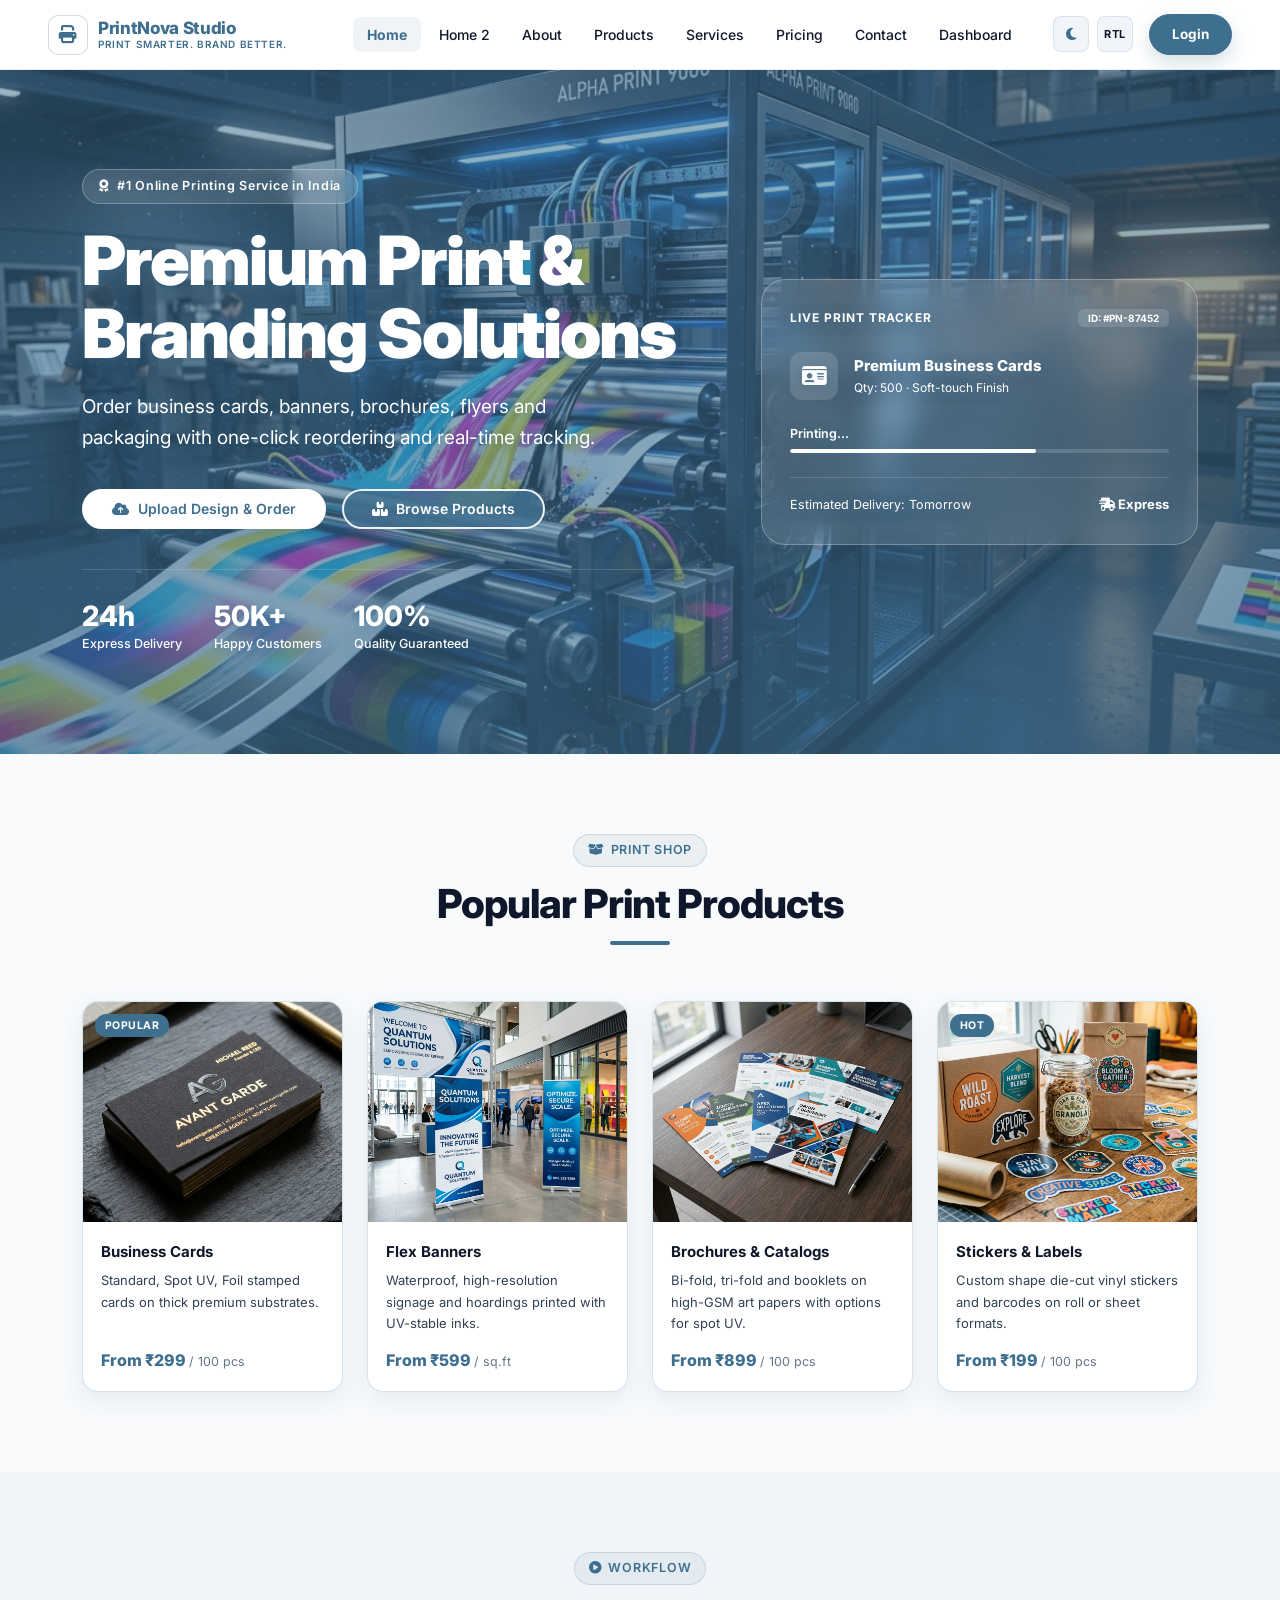
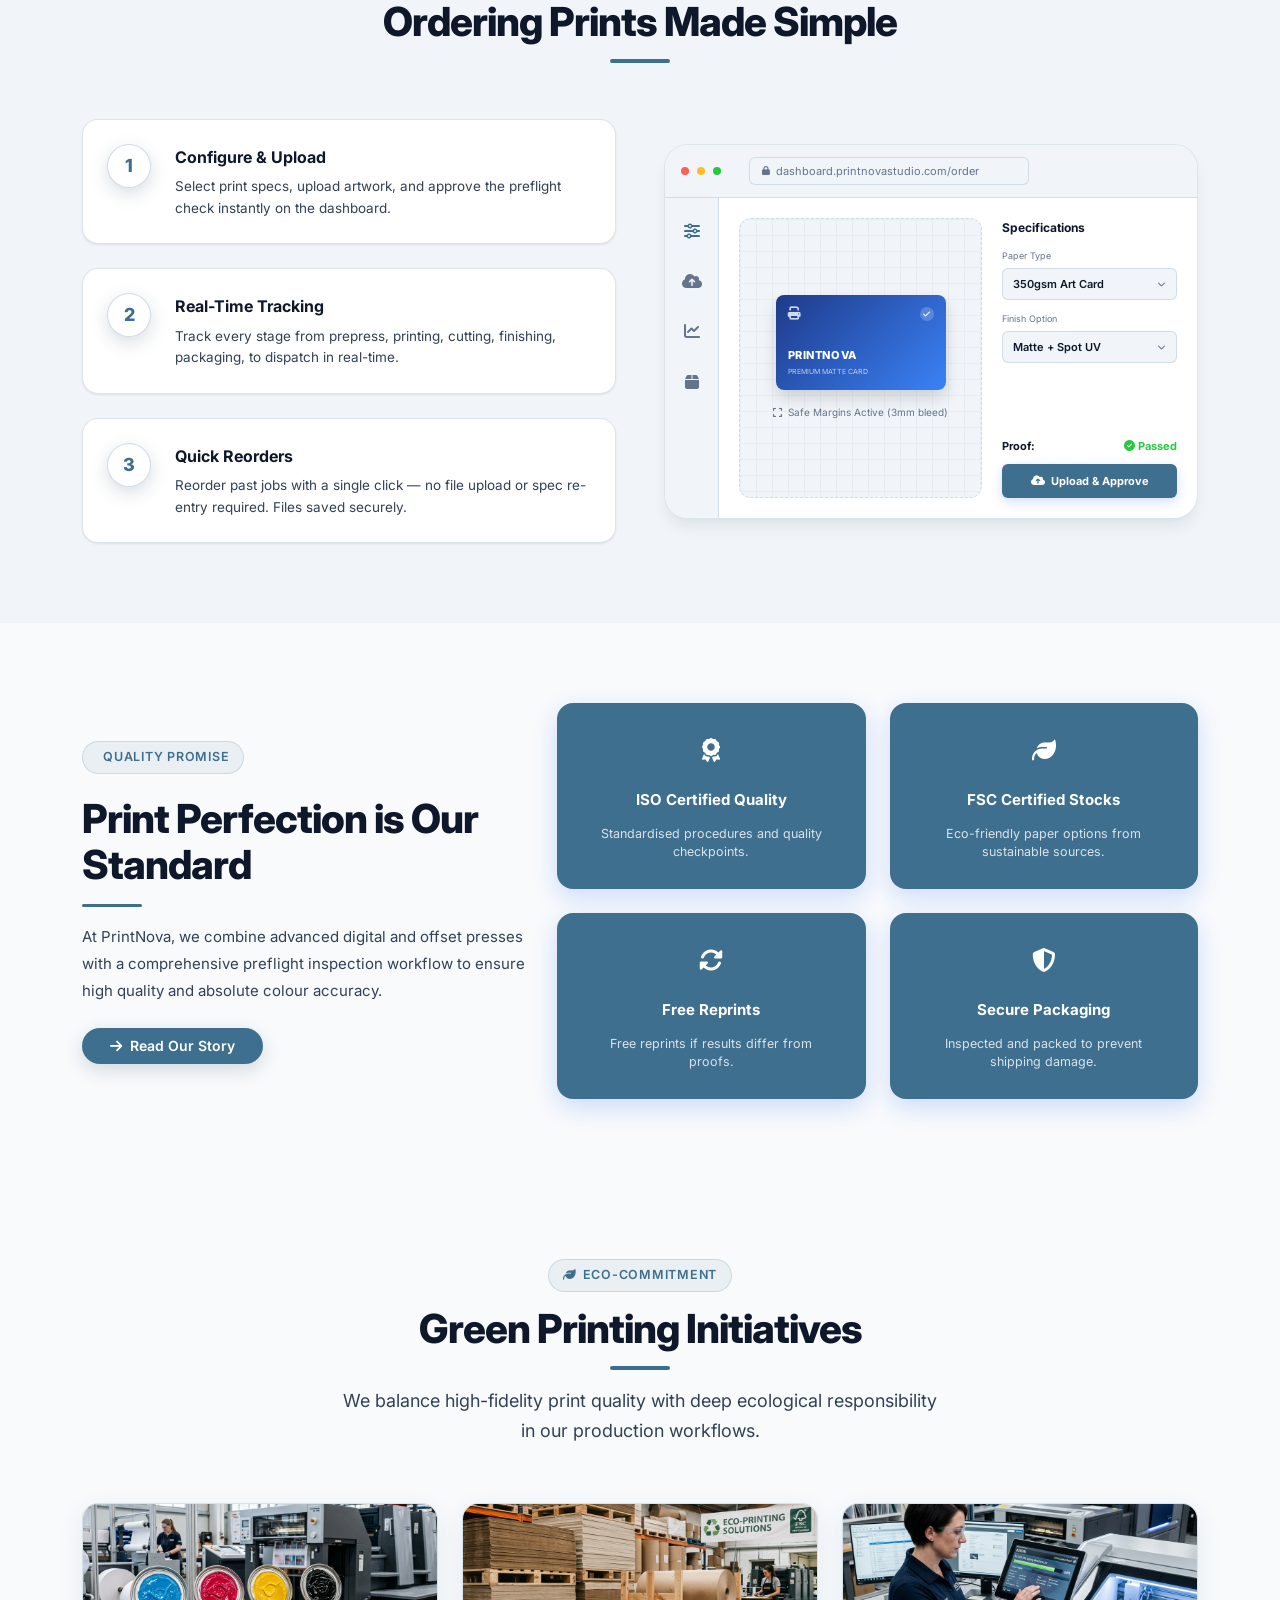
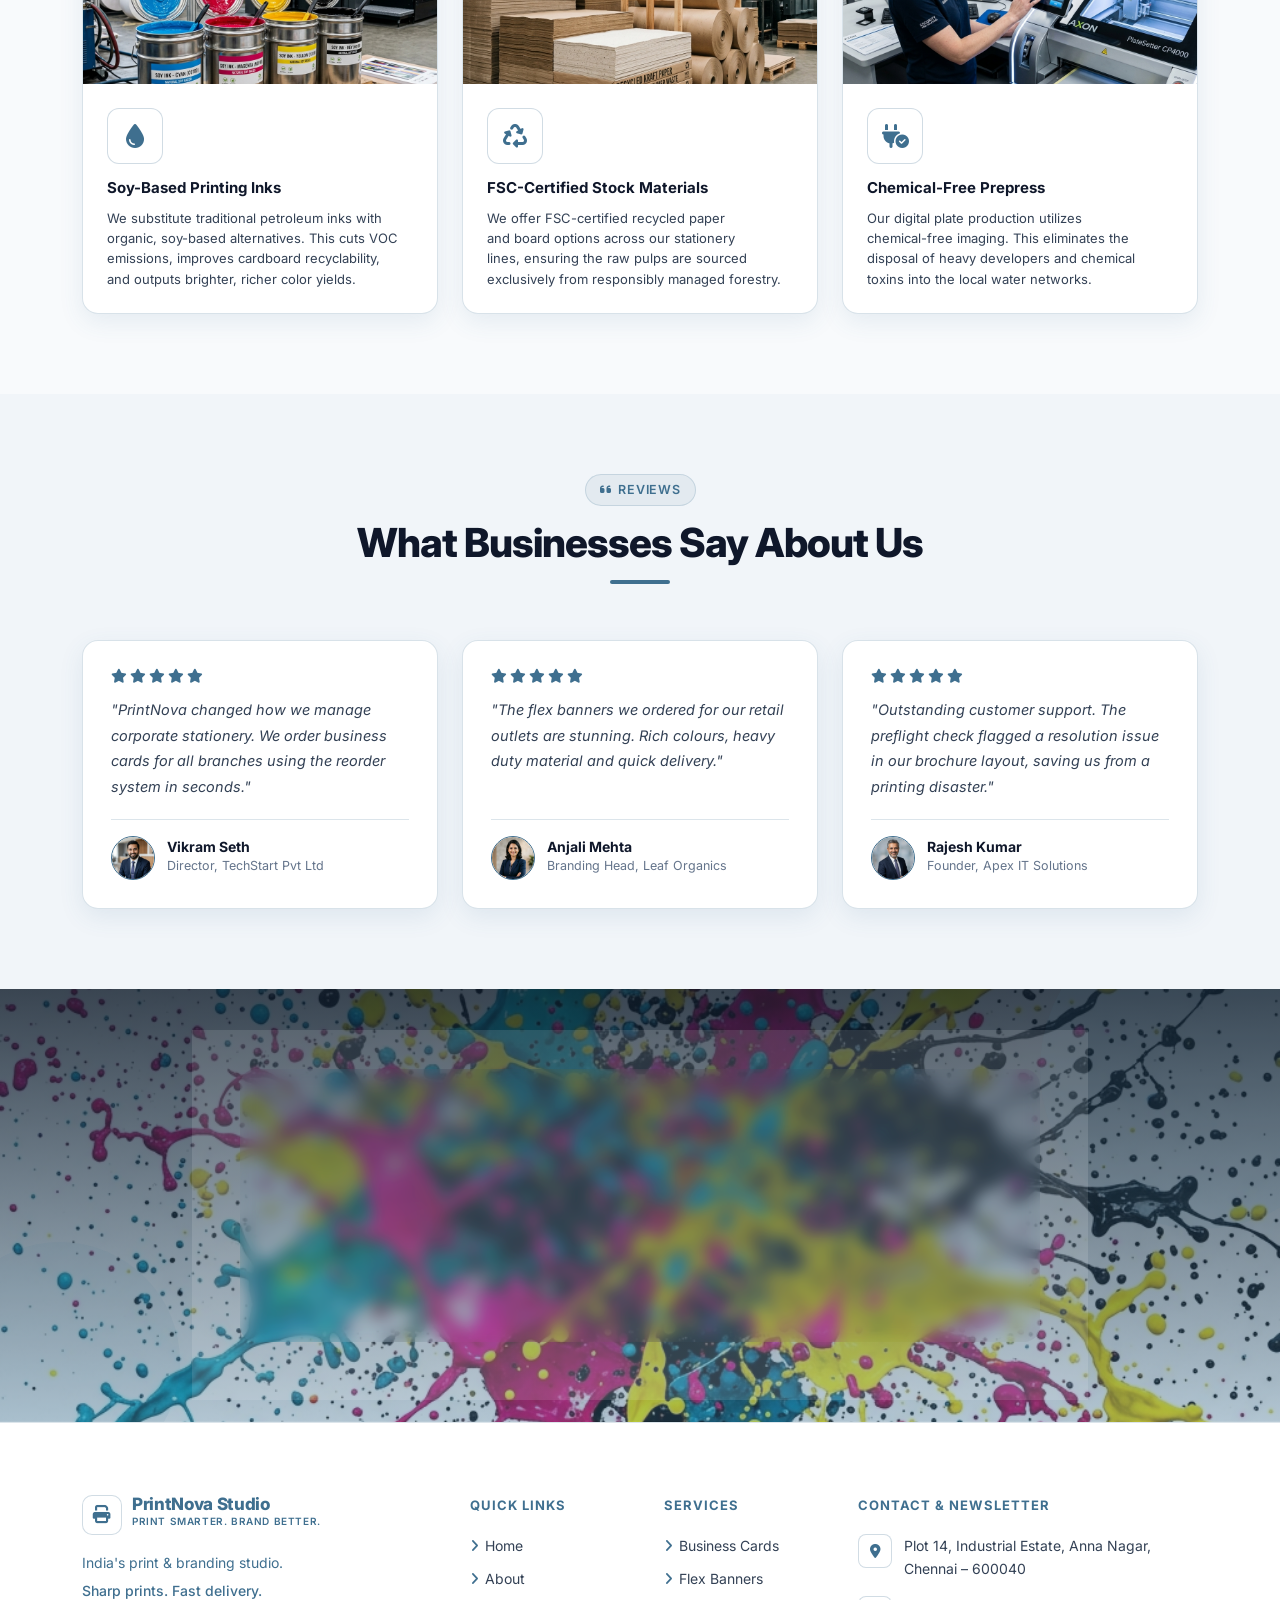
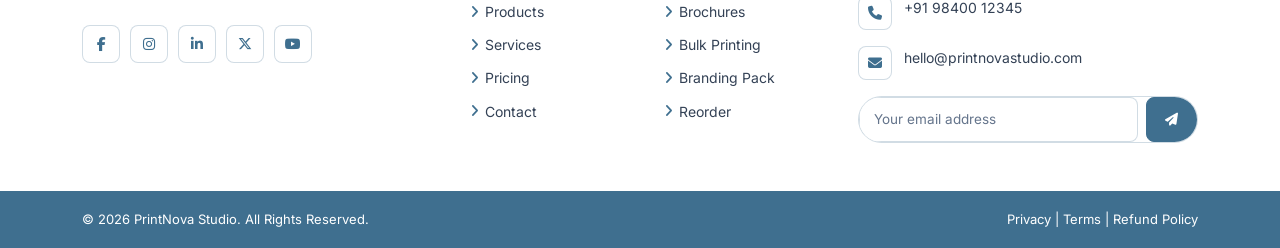
==== commit 381288cf: "bug fixed" ====
--- a/index.html
+++ b/index.html
@@ -3,6 +3,7 @@
 <head>
   <meta charset="UTF-8" /><meta name="viewport" content="width=device-width, initial-scale=1.0" />
   <title>PrintNova Studio | Print Smarter. Brand Better.</title>
+  <link rel="icon" type="image/svg+xml" href="images/favicon.svg" />
   <meta name="description" content="Professional online printing store. Order business cards, banners, brochures, flyers and more. Upload your design, choose specs, track your job." />
   <link rel="stylesheet" href="https://cdn.jsdelivr.net/npm/bootstrap@5.3.3/dist/css/bootstrap.min.css" />
   <link rel="stylesheet" href="https://cdnjs.cloudflare.com/ajax/libs/font-awesome/6.5.1/css/all.min.css" />
@@ -184,22 +185,22 @@
             </div>
           </div>
           <!-- Dashboard Workspace -->
-          <div style="display: flex; min-height: 320px;">
+          <div class="dashboard-mockup-workspace" style="display: flex; min-height: 320px;">
             <!-- Sidebar -->
-            <div style="width: 54px; background: var(--bg-surface-2); border-right: 1px solid var(--border-color); display: flex; flex-direction: column; align-items: center; padding-top: 20px; gap: 24px;">
+            <div class="dashboard-mockup-sidebar" style="width: 54px; background: var(--bg-surface-2); border-right: 1px solid var(--border-color); display: flex; flex-direction: column; align-items: center; padding-top: 20px; gap: 24px;">
               <div style="color: var(--pn-blue); font-size: 16px;"><i class="fa-solid fa-sliders"></i></div>
               <div style="color: var(--text-muted); font-size: 16px;"><i class="fa-solid fa-cloud-arrow-up"></i></div>
               <div style="color: var(--text-muted); font-size: 16px;"><i class="fa-solid fa-chart-line"></i></div>
               <div style="color: var(--text-muted); font-size: 16px;"><i class="fa-solid fa-box"></i></div>
             </div>
             <!-- Main Area -->
-            <div style="flex: 1; display: flex; padding: 20px; gap: 20px; flex-wrap: wrap;">
+            <div class="dashboard-mockup-main" style="flex: 1; display: flex; padding: 20px; gap: 20px; flex-wrap: wrap;">
               <!-- Canvas Mockup -->
-              <div style="flex: 1.2; background: var(--bg-surface-2); border: 1px dashed var(--border-color); border-radius: 12px; min-height: 200px; display: flex; flex-direction: column; align-items: center; justify-content: center; position: relative; overflow: hidden; padding: 16px;">
+              <div class="dashboard-mockup-canvas" style="flex: 1.2; background: var(--bg-surface-2); border: 1px dashed var(--border-color); border-radius: 12px; min-height: 200px; display: flex; flex-direction: column; align-items: center; justify-content: center; position: relative; overflow: hidden; padding: 16px;">
                 <!-- Grid overlay -->
                 <div style="position: absolute; inset: 0; opacity: 0.05; background-image: linear-gradient(var(--pn-blue) 1px, transparent 1px), linear-gradient(90deg, var(--pn-blue) 1px, transparent 1px); background-size: 16px 16px;"></div>
                 <!-- Mockup Card -->
-                <div style="width: 170px; height: 95px; background: linear-gradient(135deg, #1e3a8a, #3b82f6); border-radius: 8px; box-shadow: 0 8px 16px rgba(0,0,0,0.15); display: flex; flex-direction: column; justify-content: space-between; padding: 12px; color: #fff; position: relative;">
+                <div class="dashboard-mockup-card-preview" style="width: 170px; height: 95px; background: linear-gradient(135deg, #1e3a8a, #3b82f6); border-radius: 8px; box-shadow: 0 8px 16px rgba(0,0,0,0.15); display: flex; flex-direction: column; justify-content: space-between; padding: 12px; color: #fff; position: relative;">
                   <div style="display: flex; justify-content: space-between; align-items: center;">
                     <i class="fa-solid fa-print" style="font-size: 13px; opacity: 0.8;"></i>
                     <div style="width: 14px; height: 14px; border-radius: 50%; background: rgba(255,255,255,0.2); display: flex; align-items: center; justify-content: center; font-size: 8px;"><i class="fa-solid fa-check"></i></div>
@@ -209,7 +210,7 @@
                     <div style="font-size: 7px; opacity: 0.7; margin-top: 2px;">PREMIUM MATTE CARD</div>
                   </div>
                 </div>
-                <div style="font-size: 10px; color: var(--text-muted); margin-top: 14px; display: flex; align-items: center; gap: 6px;"><i class="fa-solid fa-expand"></i> Safe Margins Active (3mm bleed)</div>
+                <div class="dashboard-mockup-safe-text" style="font-size: 10px; color: var(--text-muted); margin-top: 14px; display: flex; align-items: center; gap: 6px;"><i class="fa-solid fa-expand"></i> Safe Margins Active (3mm bleed)</div>
               </div>
               <!-- Controls -->
               <div style="flex: 1; display: flex; flex-direction: column; gap: 12px; min-width: 150px;">
@@ -388,7 +389,7 @@
 </section>
 
 <!-- FOOTER -->
-<footer class="pn-footer" role="contentinfo"><div class="container"><div class="row g-5"><div class="col-lg-4 col-md-6" data-aos="fade-up"><a href="index.html" class="footer-brand"><div class="nav-logo-icon" style="width:38px;height:38px;font-size:17px;"><i class="fa-solid fa-print"></i></div><div class="nav-brand-text"><span class="brand-name" style="color:#fff;font-size:16px;">PrintNova Studio</span></div></a><p class="footer-desc">India's print &amp; branding studio.</p><div class="footer-social"><a href="#" class="social-btn" aria-label="Facebook"><i class="fa-brands fa-facebook-f"></i></a><a href="#" class="social-btn" aria-label="Instagram"><i class="fa-brands fa-instagram"></i></a><a href="#" class="social-btn" aria-label="LinkedIn"><i class="fa-brands fa-linkedin-in"></i></a><a href="#" class="social-btn" aria-label="Twitter"><i class="fa-brands fa-x-twitter"></i></a><a href="#" class="social-btn" aria-label="YouTube"><i class="fa-brands fa-youtube"></i></a></div></div><div class="col-lg-2 col-md-3 col-6" data-aos="fade-up" data-aos-delay="100"><div class="footer-heading">Quick Links</div><ul class="footer-links"><li><a href="index.html"><i class="fa-solid fa-angle-right"></i> Home</a></li><li><a href="about.html"><i class="fa-solid fa-angle-right"></i> About Us</a></li><li><a href="products.html"><i class="fa-solid fa-angle-right"></i> Products</a></li><li><a href="services.html"><i class="fa-solid fa-angle-right"></i> Services</a></li><li><a href="pricing.html"><i class="fa-solid fa-angle-right"></i> Pricing</a></li><li><a href="contact.html"><i class="fa-solid fa-angle-right"></i> Contact</a></li></ul></div><div class="col-lg-2 col-md-3 col-6" data-aos="fade-up" data-aos-delay="150"><div class="footer-heading">Services</div><ul class="footer-links"><li><a href="services.html"><i class="fa-solid fa-angle-right"></i> Business Cards</a></li><li><a href="services.html"><i class="fa-solid fa-angle-right"></i> Flex Banners</a></li><li><a href="services.html"><i class="fa-solid fa-angle-right"></i> Brochures</a></li><li><a href="services.html"><i class="fa-solid fa-angle-right"></i> Bulk Printing</a></li><li><a href="services.html"><i class="fa-solid fa-angle-right"></i> Branding Pack</a></li><li><a href="services.html"><i class="fa-solid fa-angle-right"></i> Reorder</a></li></ul></div><div class="col-lg-4 col-md-6" data-aos="fade-up" data-aos-delay="200"><div class="footer-heading">Contact &amp; Newsletter</div><div class="footer-contact-item"><div class="footer-contact-icon"><i class="fa-solid fa-location-dot"></i></div><div>Plot 14, Industrial Estate, Anna Nagar, Chennai – 600040</div></div><div class="footer-contact-item"><div class="footer-contact-icon"><i class="fa-solid fa-phone"></i></div><div>+91 98400 12345</div></div><div class="footer-contact-item"><div class="footer-contact-icon"><i class="fa-solid fa-envelope"></i></div><div>hello@printnovastudio.com</div></div><form class="newsletter-form" onsubmit="event.preventDefault();showToast('Subscribed!','success');"><input type="email" class="newsletter-input" placeholder="Your email address" required aria-label="Newsletter email" /><button type="submit" class="btn-newsletter"><i class="fa-solid fa-paper-plane"></i></button></form></div></div></div><div class="footer-bottom"><div class="container"><div class="row align-items-center"><div class="col-md-6 text-center text-md-start">&copy; 2026 PrintNova Studio. All Rights Reserved.</div><div class="col-md-6 text-center text-md-end mt-2 mt-md-0"><a href="#">Privacy</a> | <a href="#">Terms</a> | <a href="#">Refund Policy</a></div></div></div></div></footer>
+<footer class="pn-footer" role="contentinfo"><div class="container"><div class="row g-5"><div class="col-lg-4 col-md-6" data-aos="fade-up"><a href="index.html" class="footer-brand"><div class="nav-logo-icon" style="width:38px;height:38px;font-size:17px;"><i class="fa-solid fa-print"></i></div><div class="nav-brand-text"><span class="brand-name" style="color:#fff;font-size:16px;">PrintNova Studio</span></div></a><p class="footer-desc">India's print &amp; branding studio.</p><div class="footer-social"><a href="#" class="social-btn" aria-label="Facebook"><i class="fa-brands fa-facebook-f"></i></a><a href="#" class="social-btn" aria-label="Instagram"><i class="fa-brands fa-instagram"></i></a><a href="#" class="social-btn" aria-label="LinkedIn"><i class="fa-brands fa-linkedin-in"></i></a><a href="#" class="social-btn" aria-label="Twitter"><i class="fa-brands fa-x-twitter"></i></a><a href="#" class="social-btn" aria-label="YouTube"><i class="fa-brands fa-youtube"></i></a></div></div><div class="col-lg-2 col-md-3 col-6" data-aos="fade-up" data-aos-delay="100"><div class="footer-heading">Quick Links</div><ul class="footer-links"><li><a href="index.html"><i class="fa-solid fa-angle-right"></i> Home</a></li><li><a href="about.html"><i class="fa-solid fa-angle-right"></i> About </a></li><li><a href="products.html"><i class="fa-solid fa-angle-right"></i> Products</a></li><li><a href="services.html"><i class="fa-solid fa-angle-right"></i> Services</a></li><li><a href="pricing.html"><i class="fa-solid fa-angle-right"></i> Pricing</a></li><li><a href="contact.html"><i class="fa-solid fa-angle-right"></i> Contact</a></li></ul></div><div class="col-lg-2 col-md-3 col-6" data-aos="fade-up" data-aos-delay="150"><div class="footer-heading">Services</div><ul class="footer-links"><li><a href="services.html"><i class="fa-solid fa-angle-right"></i> Business Cards</a></li><li><a href="services.html"><i class="fa-solid fa-angle-right"></i> Flex Banners</a></li><li><a href="services.html"><i class="fa-solid fa-angle-right"></i> Brochures</a></li><li><a href="services.html"><i class="fa-solid fa-angle-right"></i> Bulk Printing</a></li><li><a href="services.html"><i class="fa-solid fa-angle-right"></i> Branding Pack</a></li><li><a href="services.html"><i class="fa-solid fa-angle-right"></i> Reorder</a></li></ul></div><div class="col-lg-4 col-md-6" data-aos="fade-up" data-aos-delay="200"><div class="footer-heading">Contact &amp; Newsletter</div><div class="footer-contact-item"><div class="footer-contact-icon"><i class="fa-solid fa-location-dot"></i></div><div>Plot 14, Industrial Estate, Anna Nagar, Chennai – 600040</div></div><div class="footer-contact-item"><div class="footer-contact-icon"><i class="fa-solid fa-phone"></i></div><div>+91 98400 12345</div></div><div class="footer-contact-item"><div class="footer-contact-icon"><i class="fa-solid fa-envelope"></i></div><div>hello@printnovastudio.com</div></div><form class="newsletter-form" onsubmit="event.preventDefault();showToast('Subscribed!','success');"><input type="email" class="newsletter-input" placeholder="Your email address" required aria-label="Newsletter email" /><button type="submit" class="btn-newsletter"><i class="fa-solid fa-paper-plane"></i></button></form></div></div></div><div class="footer-bottom"><div class="container"><div class="row align-items-center"><div class="col-md-6 text-center text-md-start">&copy; 2026 PrintNova Studio. All Rights Reserved.</div><div class="col-md-6 text-center text-md-end mt-2 mt-md-0"><a href="#">Privacy</a> | <a href="#">Terms</a> | <a href="#">Refund Policy</a></div></div></div></div></footer>
 <button id="back-to-top" aria-label="Back to top"><i class="fa-solid fa-arrow-up"></i></button>
 <script src="https://cdn.jsdelivr.net/npm/bootstrap@5.3.3/dist/js/bootstrap.bundle.min.js"></script>
 <script src="https://cdn.jsdelivr.net/npm/aos@2.3.4/dist/aos.js"></script>
--- a/css/style.css
+++ b/css/style.css
@@ -4045,6 +4045,25 @@
 [data-theme="dark"] .pn-footer .footer-bottom *,
 [data-theme="dark"] .pn-footer .footer-bottom a {
   color: #FFFFFF !important;
+}
+
+/* Final footer newsletter button state: keep submit icon visible on hover in both themes. */
+.pn-footer .btn-newsletter:hover,
+.pn-footer .btn-newsletter:focus-visible,
+[data-theme="dark"] .pn-footer .btn-newsletter:hover,
+[data-theme="dark"] .pn-footer .btn-newsletter:focus-visible {
+  background: var(--pn-ink) !important;
+  color: #FFFFFF !important;
+  border-color: var(--pn-ink) !important;
+}
+
+.pn-footer .btn-newsletter:hover i,
+.pn-footer .btn-newsletter:focus-visible i,
+[data-theme="dark"] .pn-footer .btn-newsletter:hover i,
+[data-theme="dark"] .pn-footer .btn-newsletter:focus-visible i {
+  color: #FFFFFF !important;
+  opacity: 1 !important;
+  visibility: visible !important;
 }
 
 /* Final override: footer tagline must stay visible in dark theme. */
@@ -6458,6 +6477,18 @@
   }
 }
 
+/* Services enterprise tablet: keep Flexible Billing heading on two lines. */
+@media (min-width: 768px) and (max-width: 991.98px) {
+  section[aria-label="Enterprise Solutions"] .row.g-4 > .col-md-4:nth-child(3) .pn-card-title {
+    width: 120px !important;
+    max-width: 120px !important;
+    white-space: normal !important;
+    line-height: 1.25 !important;
+    overflow-wrap: normal !important;
+    text-wrap: balance;
+  }
+}
+
 /* Services all-services 1024: Bulk Printing text 5-line wrap. */
 @media (min-width: 992px) and (max-width: 1199.98px) {
   section[aria-label="All Services"] .row.g-4 > .col-md-6:nth-child(3) .pn-card-text {
@@ -6672,3 +6703,98 @@
   }
 }
 
+/* Home dashboard mockup: prevent the proof preview from collapsing on mobile. */
+@media (max-width: 575.98px) {
+  .dashboard-mockup-workspace {
+    min-height: auto !important;
+  }
+
+  .dashboard-mockup-main {
+    flex-direction: column !important;
+    flex-wrap: nowrap !important;
+    gap: 14px !important;
+    padding: 16px !important;
+    min-width: 0 !important;
+  }
+
+  .dashboard-mockup-canvas {
+    width: 100% !important;
+    min-height: 190px !important;
+    flex: 0 0 auto !important;
+    padding: 18px !important;
+  }
+
+  .dashboard-mockup-card-preview {
+    width: min(170px, 100%) !important;
+    min-width: 150px !important;
+    height: 95px !important;
+  }
+
+  .dashboard-mockup-safe-text {
+    width: 100% !important;
+    justify-content: center !important;
+    text-align: center !important;
+    flex-wrap: wrap !important;
+    line-height: 1.35 !important;
+  }
+}
+
+/* About story card: keep the floating icon from overlapping text on mobile. */
+@media (max-width: 575.98px) {
+  .about-story-card {
+    padding: 44px 28px 32px !important;
+    overflow: hidden !important;
+  }
+
+  .about-story-icon {
+    top: 18px !important;
+    right: 18px !important;
+    width: 58px !important;
+    height: 58px !important;
+    font-size: 22px !important;
+    box-shadow: 0 8px 18px rgba(0, 0, 0, .18) !important;
+    z-index: 1 !important;
+  }
+}
+
+/* Pricing flyer table: keep columns readable inside the mobile viewport. */
+.flyer-pricing-table-wrap {
+  width: 100% !important;
+  overflow-x: auto !important;
+  overflow-y: hidden !important;
+  -webkit-overflow-scrolling: touch;
+  border-radius: var(--radius-md);
+}
+
+.flyer-pricing-table {
+  min-width: 620px !important;
+}
+
+.flyer-pricing-table th,
+.flyer-pricing-table td {
+  white-space: nowrap !important;
+}
+
+.flyer-pricing-table td:first-child,
+.flyer-pricing-table th:first-child {
+  white-space: normal !important;
+  min-width: 150px !important;
+}
+
+@media (max-width: 575.98px) {
+  .flyer-pricing-table-wrap {
+    margin-inline: 0 !important;
+    padding-bottom: 8px !important;
+    max-width: 100% !important;
+  }
+
+  .flyer-pricing-table {
+    min-width: 640px !important;
+  }
+
+  .flyer-pricing-table th,
+  .flyer-pricing-table td {
+    padding-left: 12px !important;
+    padding-right: 12px !important;
+  }
+}
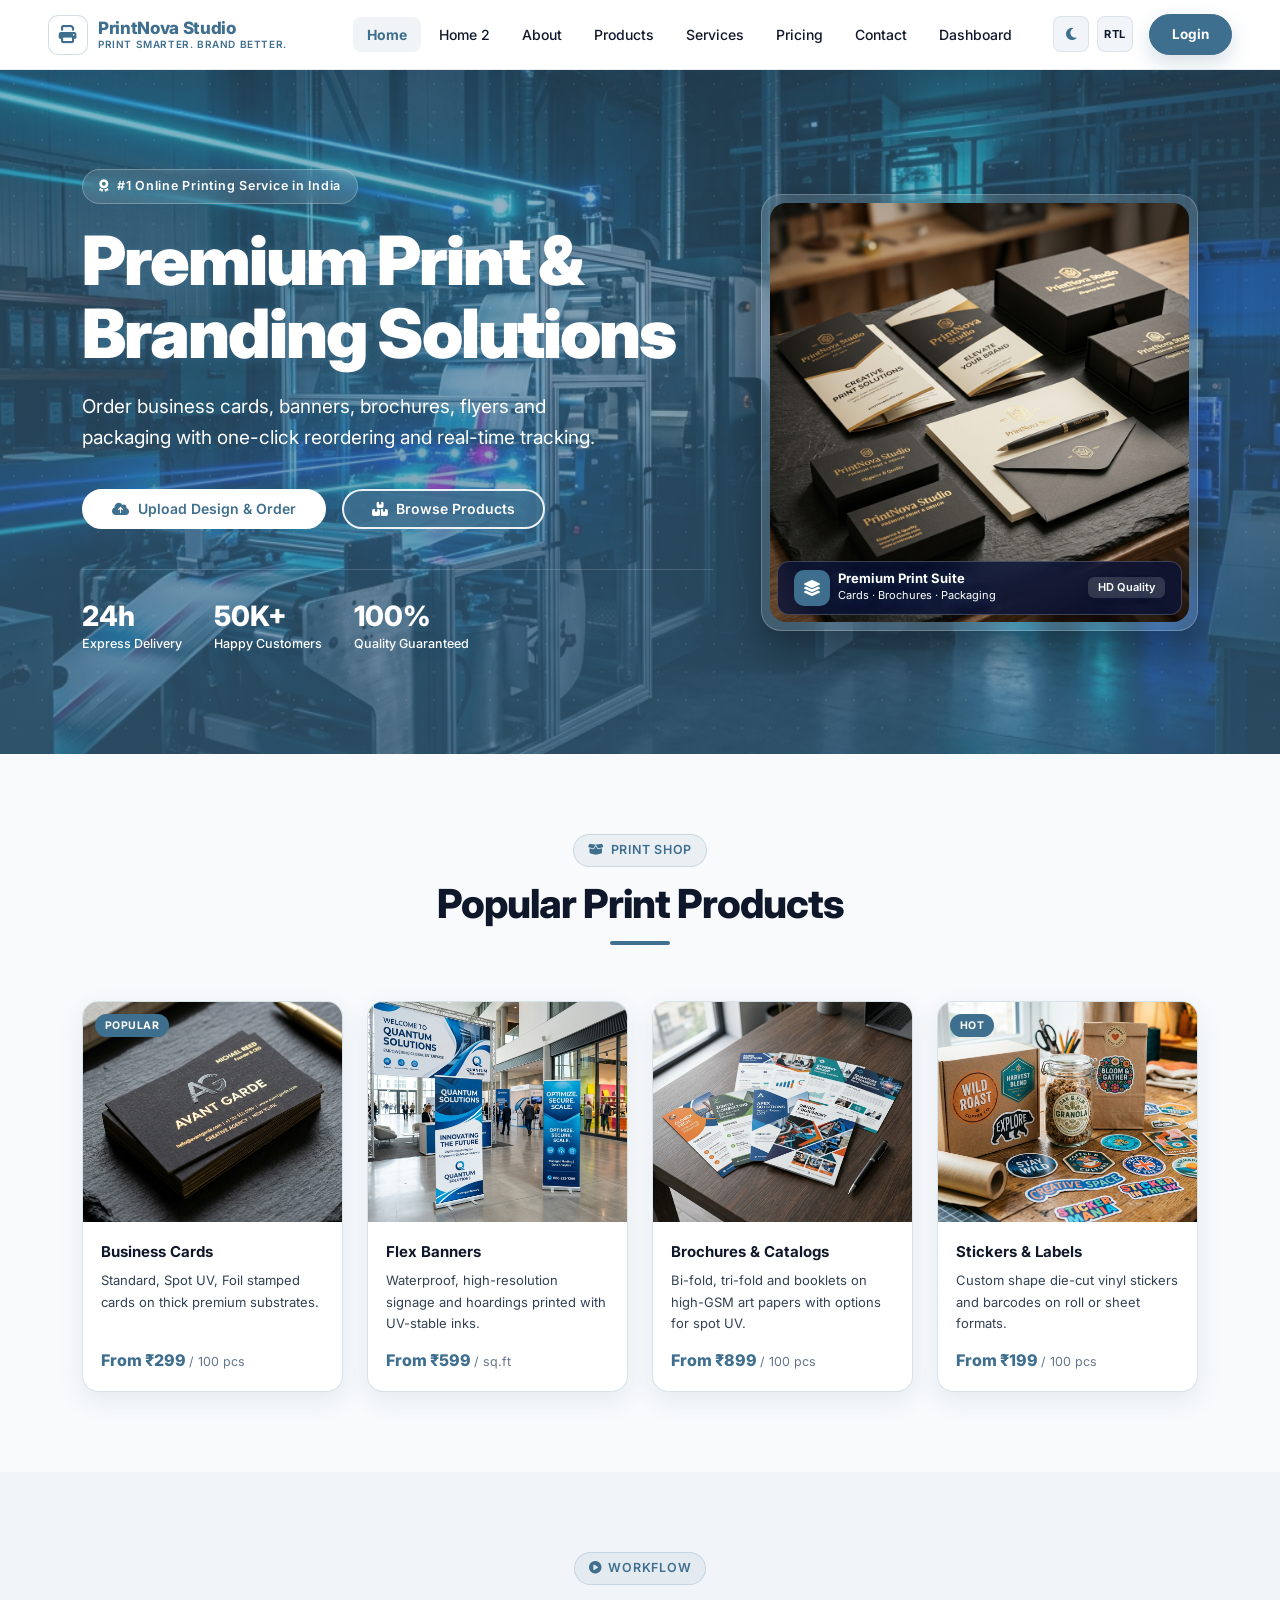
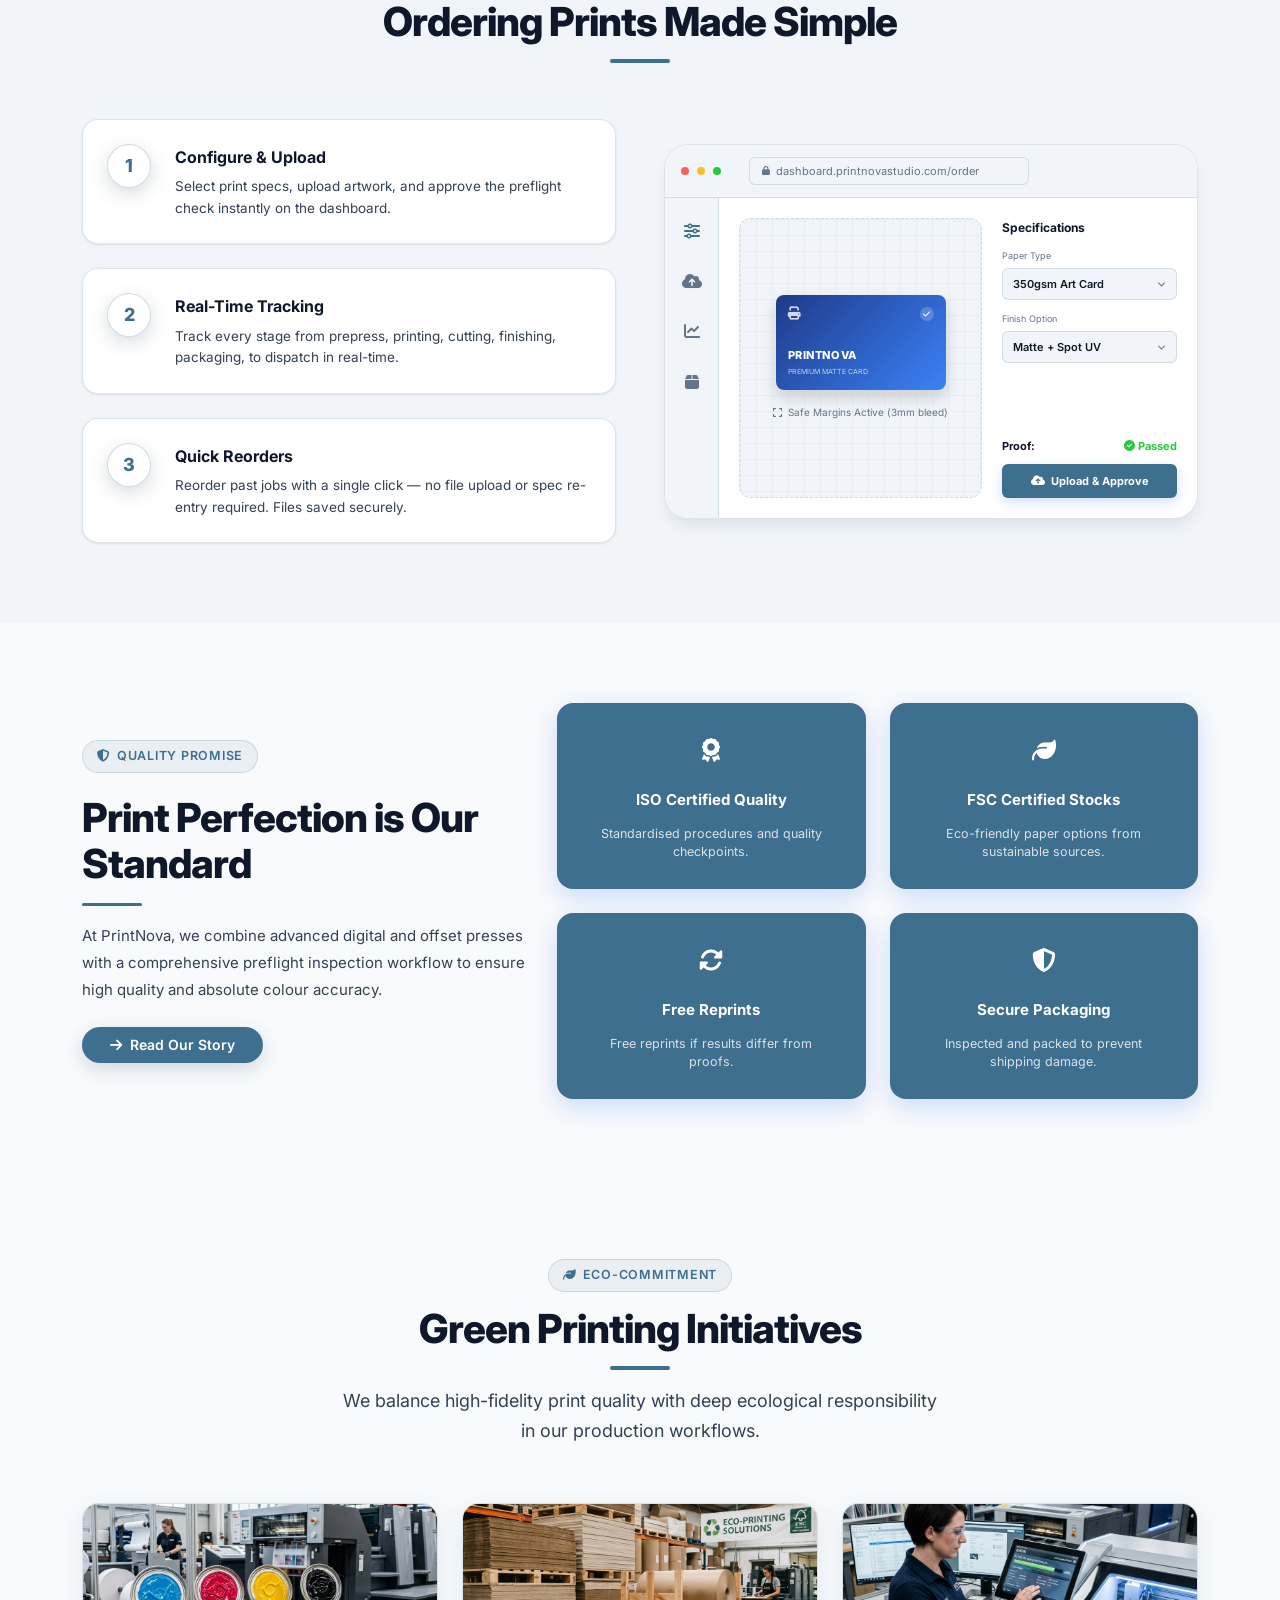
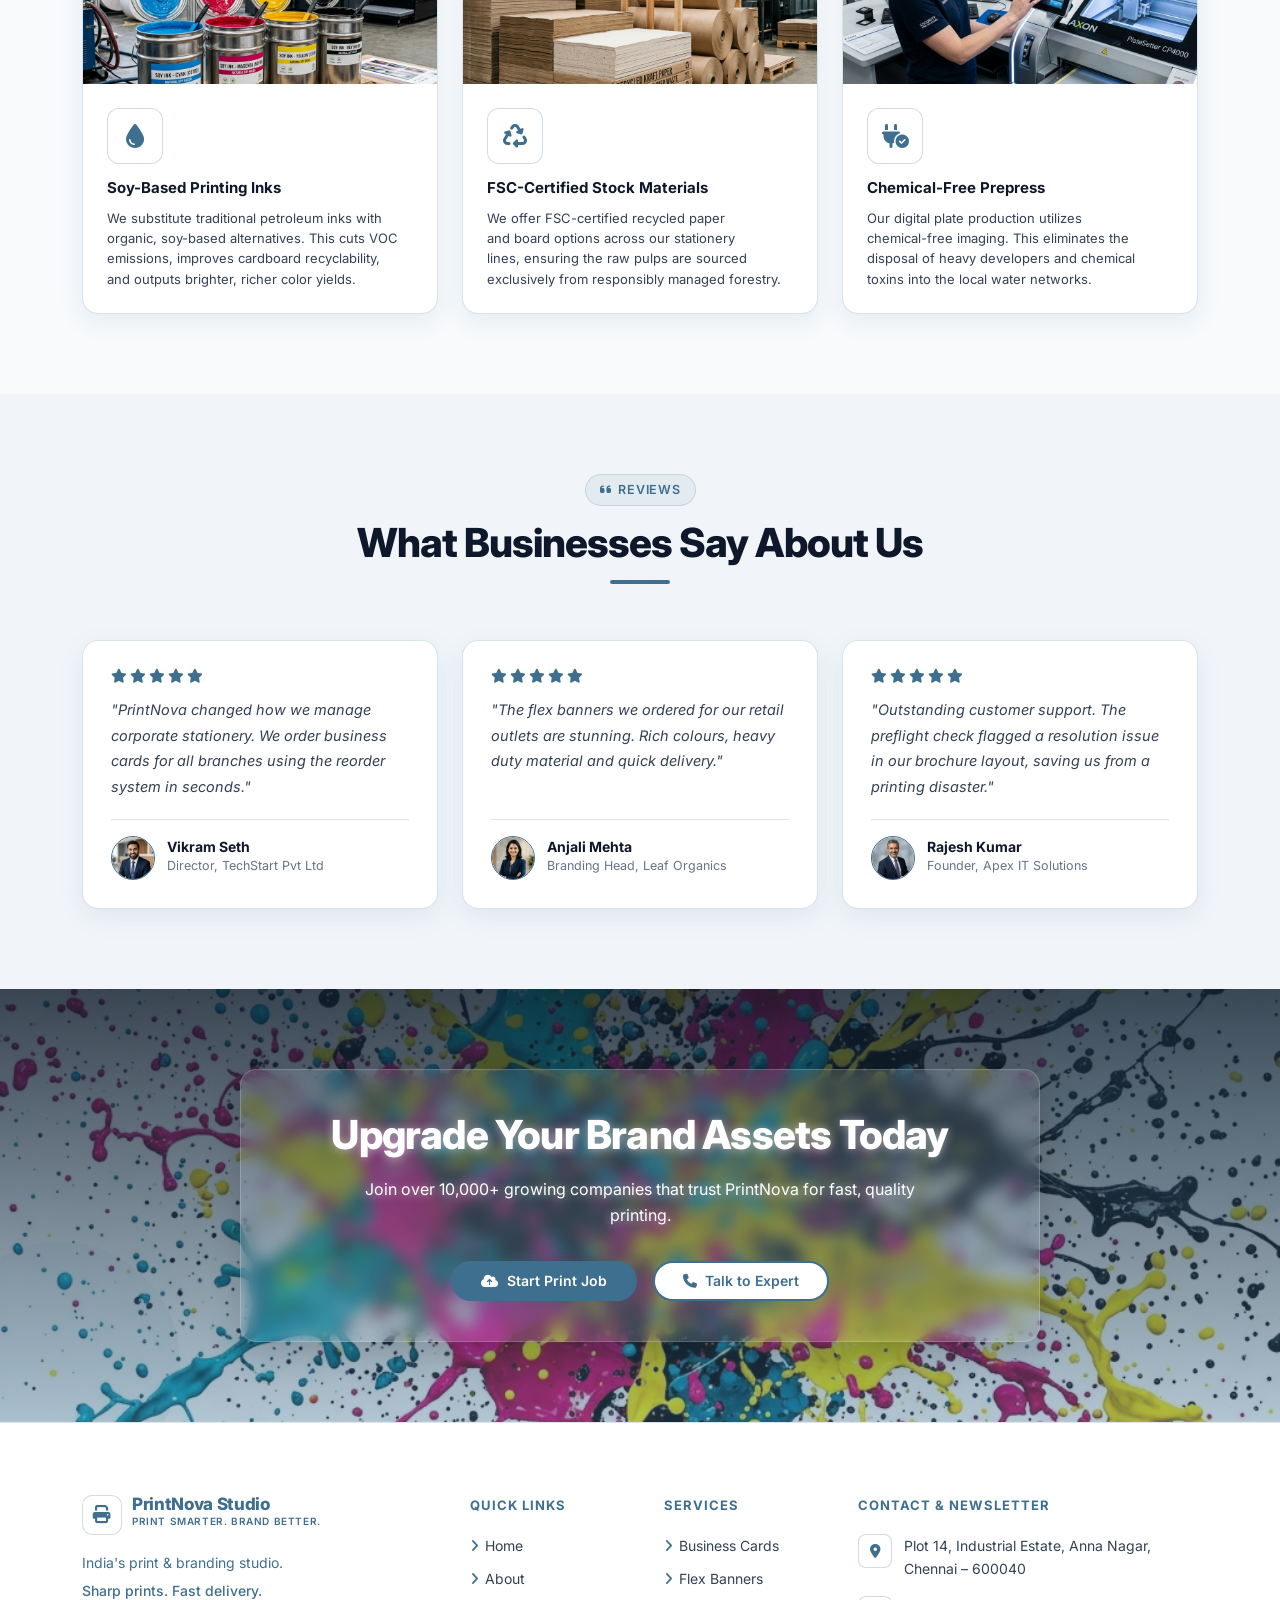
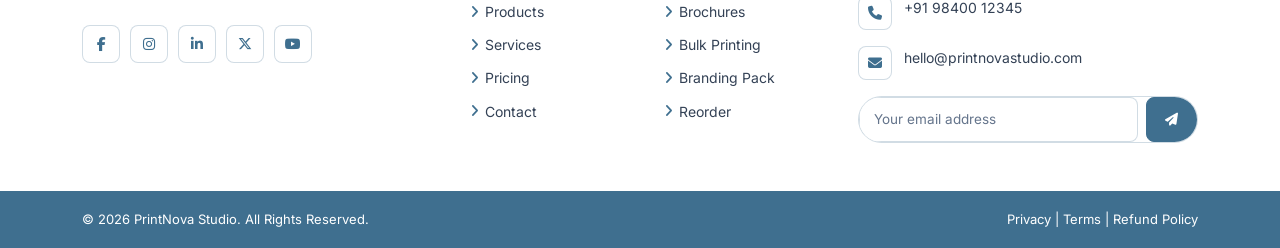
==== commit f43bf412: "bugs fixed" ====
--- a/index.html
+++ b/index.html
@@ -58,7 +58,7 @@
 </div>
 
 <!-- HERO -->
-<section class="pn-hero hero-gradient-1" id="home" style="background-image: linear-gradient(rgba(11,20,55,.6), rgba(11,20,55,.8)), url('images/banners/home.png'), url('file:///C:/Users/NIVETHA/.gemini/antigravity-ide/brain/43d818c6-9e5e-461c-b8e6-51fbe6b5acbc/banner_home_1783618869798.png'); background-size: cover; background-position: center; background-repeat: no-repeat;" aria-label="Hero Section">
+<section class="pn-hero hero-gradient-1" id="home" style="background-image: linear-gradient(rgba(11,20,55,.65), rgba(11,20,55,.85)), url('images/banners/home.png'), url('file:///C:/Users/NIVETHA/.gemini/antigravity-ide/brain/9cc01bb4-d897-4782-8b10-37ea2616c0c7/banner_home_hero_bg_1784974987682.png'); background-size: cover; background-position: center; background-repeat: no-repeat;" aria-label="Hero Section">
   <div style="position:absolute;inset:0;background-image:radial-gradient(rgba(255,255,255,.07) 1px,transparent 1px);background-size:28px 28px;z-index:1;"></div>
   <div class="container hero-content position-relative" style="z-index:2;">
     <div class="row align-items-center g-5">
@@ -77,25 +77,20 @@
         </div>
       </div>
       <div class="col-lg-5" data-aos="zoom-in" data-aos-duration="1000">
-        <div class="hero-card float-anim">
-          <div class="d-flex justify-content-between align-items-center mb-4">
-            <span style="font-size:12px;font-weight:700;color:rgba(255,255,255,.6);letter-spacing:.08em;">LIVE PRINT TRACKER</span>
-            <span class="badge" style="background:rgba(255,255,255,.15);font-size:10px;font-weight:700;padding:4px 10px;">ID: #PN-87452</span>
-          </div>
-          <div class="d-flex align-items-center gap-3 mb-4">
-            <div style="width:48px;height:48px;border-radius:12px;background:rgba(255,255,255,.15);display:flex;align-items:center;justify-content:center;font-size:22px;color:#fff;"><i class="fa-solid fa-id-card"></i></div>
+        <div class="hero-mockup-wrapper float-anim position-relative">
+          <div class="hero-mockup-card p-2" style="background: rgba(255, 255, 255, 0.12); backdrop-filter: blur(12px); border: 1px solid rgba(255, 255, 255, 0.22); border-radius: 20px; box-shadow: 0 20px 40px rgba(0,0,0,0.35); overflow: hidden;">
+            <img src="images/hero_print_mockup.png" onerror="this.onerror=null; this.src='file:///C:/Users/NIVETHA/.gemini/antigravity-ide/brain/9cc01bb4-d897-4782-8b10-37ea2616c0c7/hero_print_mockup_1784974739644.png';" alt="PrintNova Studio Premium Print &amp; Branding Mockup" class="img-fluid rounded-4 w-100" style="object-fit: cover; aspect-ratio: 1 / 1; display: block;" />
+          </div>
+          <div class="hero-mockup-badge d-flex align-items-center gap-2 px-3 py-2 position-absolute" style="bottom: 16px; left: 16px; right: 16px; background: rgba(11, 20, 55, 0.82); backdrop-filter: blur(10px); border: 1px solid rgba(255, 255, 255, 0.2); border-radius: 12px; color: #fff; z-index: 3;">
+            <div style="width:36px; height:36px; border-radius:10px; background:var(--pn-ink); display:flex; align-items:center; justify-content:center; color:#fff; font-size:16px; flex-shrink:0;">
+              <i class="fa-solid fa-layer-group"></i>
+            </div>
             <div>
-              <div style="font-size:15px;font-weight:800;">Premium Business Cards</div>
-              <div style="font-size:12px;color:rgba(255,255,255,.65);">Qty: 500 · Soft-touch Finish</div>
-            </div>
-          </div>
-          <div class="d-flex gap-3 mb-4">
-            <div style="flex:1;">
-              <div style="font-size:12.5px;font-weight:600;color:#fff;">Printing…</div>
-              <div style="height:4px;background:rgba(255,255,255,.15);border-radius:2px;margin-top:5px;overflow:hidden;"><div style="height:100%;width:65%;background:#FFFFFF;border-radius:2px;"></div></div>
-            </div>
-          </div>
-          <div class="d-flex justify-content-between align-items-center mt-3 pt-3" style="border-top:1px solid rgba(255,255,255,.15);"><span style="font-size:12.5px;color:rgba(255,255,255,.65);">Estimated Delivery: Tomorrow</span><span style="font-size:13px;font-weight:700;color:#fff;"><i class="fa-solid fa-truck-fast"></i> Express</span></div>
+              <div style="font-size: 13px; font-weight: 700; line-height: 1.2;">Premium Print Suite</div>
+              <div style="font-size: 11px; color: rgba(255, 255, 255, 0.7);">Cards · Brochures · Packaging</div>
+            </div>
+            <span class="badge ms-auto" style="background: rgba(255, 255, 255, 0.15); font-size: 11px; font-weight: 600; padding: 5px 10px;">HD Quality</span>
+          </div>
         </div>
       </div>
     </div>
@@ -250,7 +245,7 @@
   <div class="container">
     <div class="row g-4 align-items-center">
       <div class="col-lg-5" data-aos="fade-right">
-        <span class="section-badge"><i class="fa-solid fa-shield-check"></i> Quality Promise</span>
+        <span class="section-badge"><i class="fa-solid fa-shield-halved"></i> Quality Promise</span>
         <h2 class="section-title mt-2">Print Perfection is Our Standard</h2>
         <div class="section-line" style="margin:16px 0;"></div>
         <p style="font-size:15px;color:var(--text-secondary);line-height:1.8;margin-bottom:24px;">At PrintNova, we combine advanced digital and offset presses with a comprehensive preflight inspection workflow to ensure high quality and absolute colour accuracy.</p>
--- a/css/style.css
+++ b/css/style.css
@@ -71,6 +71,10 @@
   /* Dark Mode Text: #FFFFFF */
   --text-secondary: #E2E8F0;
   --text-muted: #94A3B8;
+  --pn-blue: #38BDF8;
+  --pn-blue-dark: #7EC8E3;
+  --pn-blue-light: rgba(56, 189, 248, 0.18);
+  --pn-ink: #38BDF8;
   --shadow-sm: 0 1px 3px rgba(0, 0, 0, .3);
   --shadow-md: 0 4px 6px -1px rgba(0, 0, 0, .4);
   --shadow-lg: 0 10px 15px -3px rgba(0, 0, 0, .5);
@@ -2201,8 +2205,7 @@
 .hero-gradient-1,
 .hero-gradient-2,
 .cta-section,
-.section-blue-bg,
-.pricing-card.featured {
+.section-blue-bg {
   background: var(--banner-bg);
 }
 
@@ -2472,7 +2475,6 @@
 .cta-section,
 .section-blue-bg,
 .section-dark-bg,
-.pricing-card.featured,
 .db-welcome {
   background-color: var(--pn-ink) !important;
 }
@@ -2495,8 +2497,6 @@
 .cta-sub,
 .pn-footer,
 .pn-footer *,
-.pricing-card.featured,
-.pricing-card.featured *,
 .section-blue-bg,
 .section-blue-bg *,
 .section-dark-bg,
@@ -2515,7 +2515,6 @@
 .author-avatar,
 .auth-logo,
 .product-tag,
-.pricing-popular,
 .badge-pn,
 .badge-success,
 .badge-warning,
@@ -2549,7 +2548,7 @@
 .social-auth-btn:hover,
 .pn-card:hover,
 .product-card:hover,
-.pricing-card:hover,
+.pricing-card:not(.featured):hover,
 .testimonial-card:hover,
 .step-card:hover {
   background: var(--pn-ink) !important;
@@ -2562,7 +2561,7 @@
 .btn-nav-login:hover *,
 .pn-card:hover .pn-card-icon,
 .product-card:hover *,
-.pricing-card:hover *,
+.pricing-card:not(.featured):hover *,
 .testimonial-card:hover *,
 .step-card:hover * {
   color: var(--pn-paper) !important;
@@ -2587,8 +2586,8 @@
 }
 
 .testimonial-stars,
-.pricing-feature .fa-check,
-.pricing-card.featured .pricing-feature .fa-check,
+.pricing-feature:not(.featured *).fa-check,
+.pricing-card:not(.featured) .pricing-feature .fa-check,
 .auth-visual-features li i,
 .social-auth-btn .fa-google,
 .social-auth-btn .fa-facebook,
@@ -3363,10 +3362,7 @@
   color: #7EC8E3 !important;
 }
 
-/* Pricing featured card stays dark */
-[data-theme="dark"] .pricing-card.featured {
-  background: var(--pn-ink) !important;
-}
+
 
 /* Product price tag */
 [data-theme="dark"] .product-price {
@@ -3604,12 +3600,12 @@
 /* Final hover icon visibility fix across the website. */
 .pn-card:hover .pn-card-icon,
 .product-card:hover .pn-card-icon,
-.pricing-card:hover .pn-card-icon,
+.pricing-card:not(.featured):hover .pn-card-icon,
 .testimonial-card:hover .pn-card-icon,
 .step-card:hover .pn-card-icon,
 .pn-card:hover [class*="icon-"],
 .product-card:hover [class*="icon-"],
-.pricing-card:hover [class*="icon-"],
+.pricing-card:not(.featured):hover [class*="icon-"],
 .testimonial-card:hover [class*="icon-"],
 .step-card:hover [class*="icon-"] {
   background: var(--pn-paper) !important;
@@ -3619,12 +3615,12 @@
 
 .pn-card:hover .pn-card-icon i,
 .product-card:hover .pn-card-icon i,
-.pricing-card:hover .pn-card-icon i,
+.pricing-card:not(.featured):hover .pn-card-icon i,
 .testimonial-card:hover .pn-card-icon i,
 .step-card:hover .pn-card-icon i,
 .pn-card:hover [class*="icon-"] i,
 .product-card:hover [class*="icon-"] i,
-.pricing-card:hover [class*="icon-"] i,
+.pricing-card:not(.featured):hover [class*="icon-"] i,
 .testimonial-card:hover [class*="icon-"] i,
 .step-card:hover [class*="icon-"] i {
   color: var(--pn-ink) !important;
@@ -3656,12 +3652,12 @@
 
 [data-theme="dark"] .pn-card:hover .pn-card-icon,
 [data-theme="dark"] .product-card:hover .pn-card-icon,
-[data-theme="dark"] .pricing-card:hover .pn-card-icon,
+[data-theme="dark"] .pricing-card:not(.featured):hover .pn-card-icon,
 [data-theme="dark"] .testimonial-card:hover .pn-card-icon,
 [data-theme="dark"] .step-card:hover .pn-card-icon,
 [data-theme="dark"] .pn-card:hover [class*="icon-"],
 [data-theme="dark"] .product-card:hover [class*="icon-"],
-[data-theme="dark"] .pricing-card:hover [class*="icon-"],
+[data-theme="dark"] .pricing-card:not(.featured):hover [class*="icon-"],
 [data-theme="dark"] .testimonial-card:hover [class*="icon-"],
 [data-theme="dark"] .step-card:hover [class*="icon-"] {
   background: rgba(126, 200, 227, .18) !important;
@@ -3671,12 +3667,12 @@
 
 [data-theme="dark"] .pn-card:hover .pn-card-icon i,
 [data-theme="dark"] .product-card:hover .pn-card-icon i,
-[data-theme="dark"] .pricing-card:hover .pn-card-icon i,
+[data-theme="dark"] .pricing-card:not(.featured):hover .pn-card-icon i,
 [data-theme="dark"] .testimonial-card:hover .pn-card-icon i,
 [data-theme="dark"] .step-card:hover .pn-card-icon i,
 [data-theme="dark"] .pn-card:hover [class*="icon-"] i,
 [data-theme="dark"] .product-card:hover [class*="icon-"] i,
-[data-theme="dark"] .pricing-card:hover [class*="icon-"] i,
+[data-theme="dark"] .pricing-card:not(.featured):hover [class*="icon-"] i,
 [data-theme="dark"] .testimonial-card:hover [class*="icon-"] i,
 [data-theme="dark"] .step-card:hover [class*="icon-"] i {
   color: #7EC8E3 !important;
@@ -3709,7 +3705,6 @@
 /* Absolute final icon hover contrast guard. */
 .pn-card:hover i,
 .product-card:hover i,
-.pricing-card:hover i,
 .testimonial-card:hover i,
 .step-card:hover i,
 .section-badge:hover i,
@@ -3742,12 +3737,10 @@
 
 .pn-card:hover .pn-card-icon,
 .product-card:hover .pn-card-icon,
-.pricing-card:hover .pn-card-icon,
 .testimonial-card:hover .pn-card-icon,
 .step-card:hover .pn-card-icon,
 .pn-card:hover [class*="icon-"],
 .product-card:hover [class*="icon-"],
-.pricing-card:hover [class*="icon-"],
 .testimonial-card:hover [class*="icon-"],
 .step-card:hover [class*="icon-"] {
   background: var(--pn-ink) !important;
@@ -3757,12 +3750,10 @@
 
 .pn-card:hover .pn-card-icon i,
 .product-card:hover .pn-card-icon i,
-.pricing-card:hover .pn-card-icon i,
 .testimonial-card:hover .pn-card-icon i,
 .step-card:hover .pn-card-icon i,
 .pn-card:hover [class*="icon-"] i,
 .product-card:hover [class*="icon-"] i,
-.pricing-card:hover [class*="icon-"] i,
 .testimonial-card:hover [class*="icon-"] i,
 .step-card:hover [class*="icon-"] i {
   color: var(--pn-paper) !important;
@@ -3770,7 +3761,7 @@
 
 [data-theme="dark"] .pn-card:hover i,
 [data-theme="dark"] .product-card:hover i,
-[data-theme="dark"] .pricing-card:hover i,
+[data-theme="dark"] .pricing-card:not(.featured):hover i,
 [data-theme="dark"] .testimonial-card:hover i,
 [data-theme="dark"] .step-card:hover i,
 [data-theme="dark"] .section-badge:hover i,
@@ -3809,12 +3800,12 @@
 
 .pn-card:hover .pn-card-icon,
 .product-card:hover .pn-card-icon,
-.pricing-card:hover .pn-card-icon,
+.pricing-card:not(.featured):hover .pn-card-icon,
 .testimonial-card:hover .pn-card-icon,
 .step-card:hover .pn-card-icon,
 .pn-card:hover [class*="icon-"],
 .product-card:hover [class*="icon-"],
-.pricing-card:hover [class*="icon-"],
+.pricing-card:not(.featured):hover [class*="icon-"],
 .testimonial-card:hover [class*="icon-"],
 .step-card:hover [class*="icon-"] {
   background: var(--pn-ink) !important;
@@ -3824,12 +3815,12 @@
 
 .pn-card:hover .pn-card-icon i,
 .product-card:hover .pn-card-icon i,
-.pricing-card:hover .pn-card-icon i,
+.pricing-card:not(.featured):hover .pn-card-icon i,
 .testimonial-card:hover .pn-card-icon i,
 .step-card:hover .pn-card-icon i,
 .pn-card:hover [class*="icon-"] i,
 .product-card:hover [class*="icon-"] i,
-.pricing-card:hover [class*="icon-"] i,
+.pricing-card:not(.featured):hover [class*="icon-"] i,
 .testimonial-card:hover [class*="icon-"] i,
 .step-card:hover [class*="icon-"] i {
   color: #FFFFFF !important;
@@ -4681,176 +4672,7 @@
   }
 }
 
-/* Pricing page Business Card cards: popular card and regular cards use opposite states. */
-.pricing-business-cards .pricing-card.featured {
-  background: #FFFFFF !important;
-  color: var(--pn-ink) !important;
-  border: 1.5px solid rgba(63, 111, 143, .18) !important;
-  box-shadow: 0 14px 34px rgba(63, 111, 143, .12) !important;
-}
-
-.pricing-business-cards .pricing-card.featured *,
-.pricing-business-cards .pricing-card.featured .pricing-price,
-.pricing-business-cards .pricing-card.featured .pricing-period,
-.pricing-business-cards .pricing-card.featured .pricing-feature,
-.pricing-business-cards .pricing-card.featured .pricing-feature i {
-  color: var(--pn-ink) !important;
-}
-
-.pricing-business-cards .pricing-card.featured .pricing-popular {
-  background: var(--pn-ink) !important;
-  color: #FFFFFF !important;
-}
-
-.pricing-business-cards .pricing-card.featured .btn-pn-white {
-  background: var(--pn-ink) !important;
-  color: #FFFFFF !important;
-  border-color: var(--pn-ink) !important;
-}
-
-.pricing-business-cards .pricing-card.featured:hover {
-  background: var(--pn-ink) !important;
-  color: #FFFFFF !important;
-  border-color: var(--pn-ink) !important;
-}
-
-.pricing-business-cards .pricing-card.featured:hover *,
-.pricing-business-cards .pricing-card.featured:hover .pricing-price,
-.pricing-business-cards .pricing-card.featured:hover .pricing-period,
-.pricing-business-cards .pricing-card.featured:hover .pricing-feature,
-.pricing-business-cards .pricing-card.featured:hover .pricing-feature i {
-  color: #FFFFFF !important;
-}
-
-.pricing-business-cards .pricing-card.featured:hover .pricing-popular,
-.pricing-business-cards .pricing-card.featured:hover .btn-pn-white {
-  background: #FFFFFF !important;
-  color: var(--pn-ink) !important;
-  border-color: #FFFFFF !important;
-}
-
-.pricing-business-cards .pricing-card:not(.featured) {
-  background: var(--pn-ink) !important;
-  color: #FFFFFF !important;
-  border: 1.5px solid var(--pn-ink) !important;
-}
-
-.pricing-business-cards .pricing-card:not(.featured) *,
-.pricing-business-cards .pricing-card:not(.featured) .pricing-price,
-.pricing-business-cards .pricing-card:not(.featured) .pricing-period,
-.pricing-business-cards .pricing-card:not(.featured) .pricing-feature,
-.pricing-business-cards .pricing-card:not(.featured) .pricing-feature i {
-  color: #FFFFFF !important;
-}
-
-.pricing-business-cards .pricing-card:not(.featured) .btn-pn-outline {
-  background: #FFFFFF !important;
-  color: var(--pn-ink) !important;
-  border-color: #FFFFFF !important;
-}
-
-.pricing-business-cards .pricing-card:not(.featured):hover {
-  background: #FFFFFF !important;
-  color: var(--pn-ink) !important;
-  border-color: rgba(63, 111, 143, .18) !important;
-}
-
-.pricing-business-cards .pricing-card:not(.featured):hover *,
-.pricing-business-cards .pricing-card:not(.featured):hover .pricing-price,
-.pricing-business-cards .pricing-card:not(.featured):hover .pricing-period,
-.pricing-business-cards .pricing-card:not(.featured):hover .pricing-feature,
-.pricing-business-cards .pricing-card:not(.featured):hover .pricing-feature i {
-  color: var(--pn-ink) !important;
-}
-
-.pricing-business-cards .pricing-card:not(.featured):hover .btn-pn-outline {
-  background: var(--pn-ink) !important;
-  color: #FFFFFF !important;
-  border-color: var(--pn-ink) !important;
-}
-
-/* Pricing page Bulk Order Discount Plans hover contrast fix. */
-.pricing-bulk-plans .pricing-card:not(.featured) {
-  background: #FFFFFF !important;
-  color: var(--pn-ink) !important;
-  border: 1.5px solid rgba(63, 111, 143, .18) !important;
-}
-
-.pricing-bulk-plans .pricing-card:not(.featured) *,
-.pricing-bulk-plans .pricing-card:not(.featured) .pricing-price,
-.pricing-bulk-plans .pricing-card:not(.featured) .pricing-period,
-.pricing-bulk-plans .pricing-card:not(.featured) .pricing-feature,
-.pricing-bulk-plans .pricing-card:not(.featured) .pricing-feature i {
-  color: var(--pn-ink) !important;
-}
-
-.pricing-bulk-plans .pricing-card:not(.featured) .btn-pn-outline {
-  background: var(--pn-ink) !important;
-  color: #FFFFFF !important;
-  border-color: var(--pn-ink) !important;
-}
-
-.pricing-bulk-plans .pricing-card:not(.featured):hover {
-  background: var(--pn-ink) !important;
-  color: #FFFFFF !important;
-  border-color: var(--pn-ink) !important;
-}
-
-.pricing-bulk-plans .pricing-card:not(.featured):hover *,
-.pricing-bulk-plans .pricing-card:not(.featured):hover .pricing-price,
-.pricing-bulk-plans .pricing-card:not(.featured):hover .pricing-period,
-.pricing-bulk-plans .pricing-card:not(.featured):hover .pricing-feature,
-.pricing-bulk-plans .pricing-card:not(.featured):hover .pricing-feature i {
-  color: #FFFFFF !important;
-}
-
-.pricing-bulk-plans .pricing-card:not(.featured):hover .btn-pn-outline {
-  background: #FFFFFF !important;
-  color: var(--pn-ink) !important;
-  border-color: #FFFFFF !important;
-}
-
-.pricing-bulk-plans .pricing-card.featured {
-  background: var(--pn-ink) !important;
-  color: #FFFFFF !important;
-  border-color: var(--pn-ink) !important;
-}
-
-.pricing-bulk-plans .pricing-card.featured *,
-.pricing-bulk-plans .pricing-card.featured .pricing-price,
-.pricing-bulk-plans .pricing-card.featured .pricing-period,
-.pricing-bulk-plans .pricing-card.featured .pricing-feature,
-.pricing-bulk-plans .pricing-card.featured .pricing-feature i {
-  color: #FFFFFF !important;
-}
-
-.pricing-bulk-plans .pricing-card.featured .pricing-popular,
-.pricing-bulk-plans .pricing-card.featured .btn-pn-white {
-  background: #FFFFFF !important;
-  color: var(--pn-ink) !important;
-  border-color: #FFFFFF !important;
-}
-
-.pricing-bulk-plans .pricing-card.featured:hover {
-  background: #FFFFFF !important;
-  color: var(--pn-ink) !important;
-  border-color: rgba(63, 111, 143, .18) !important;
-}
-
-.pricing-bulk-plans .pricing-card.featured:hover *,
-.pricing-bulk-plans .pricing-card.featured:hover .pricing-price,
-.pricing-bulk-plans .pricing-card.featured:hover .pricing-period,
-.pricing-bulk-plans .pricing-card.featured:hover .pricing-feature,
-.pricing-bulk-plans .pricing-card.featured:hover .pricing-feature i {
-  color: var(--pn-ink) !important;
-}
-
-.pricing-bulk-plans .pricing-card.featured:hover .pricing-popular,
-.pricing-bulk-plans .pricing-card.featured:hover .btn-pn-white {
-  background: var(--pn-ink) !important;
-  color: #FFFFFF !important;
-  border-color: var(--pn-ink) !important;
-}
+
 
 /* Stronger separation between Volume Pricing and FAQ on pricing page. */
 .pricing-savings-section .pricing-savings-panel {
@@ -5382,18 +5204,7 @@
 html[data-theme="dark"] .product-card:hover h6,
 html[data-theme="dark"] .product-card:hover p,
 html[data-theme="dark"] .product-card:hover span:not([class*="icon"]),
-html[data-theme="dark"] .pricing-card:hover .pricing-title,
-html[data-theme="dark"] .pricing-card:hover .pricing-price,
-html[data-theme="dark"] .pricing-card:hover .pricing-period,
-html[data-theme="dark"] .pricing-card:hover .pricing-feature,
-html[data-theme="dark"] .pricing-card:hover h1,
-html[data-theme="dark"] .pricing-card:hover h2,
-html[data-theme="dark"] .pricing-card:hover h3,
-html[data-theme="dark"] .pricing-card:hover h4,
-html[data-theme="dark"] .pricing-card:hover h5,
-html[data-theme="dark"] .pricing-card:hover h6,
-html[data-theme="dark"] .pricing-card:hover p,
-html[data-theme="dark"] .pricing-card:hover span:not([class*="icon"]),
+
 html[data-theme="dark"] .testimonial-card:hover .testimonial-text,
 html[data-theme="dark"] .testimonial-card:hover .author-name,
 html[data-theme="dark"] .testimonial-card:hover .author-role,
@@ -6797,4 +6608,588 @@
     padding-left: 12px !important;
     padding-right: 12px !important;
   }
-}
+
+
+/* ── PRICING CARD STYLING & DARK MODE VISIBILITY FIXES ── */
+
+/* ==========================================
+   1. LIGHT MODE (Default & [data-theme="light"])
+   ========================================== */
+
+/* Sub Grids (Outside Standard Cards) - Highlighted with #3F6F8F Border & Glow */
+.pricing-card:not(.featured) {
+  background-color: #FFFFFF !important;
+  border: 2px solid rgba(63, 111, 143, 0.35) !important;
+  box-shadow: 0 8px 24px rgba(63, 111, 143, 0.12) !important;
+  transform: none !important;
+  z-index: 1 !important;
+  transition: transform 0.3s ease, box-shadow 0.3s ease, border-color 0.3s ease !important;
+}
+
+.pricing-card:not(.featured):hover {
+  background-color: #FFFFFF !important;
+  border: 2.5px solid #3F6F8F !important;
+  box-shadow: 0 16px 36px rgba(63, 111, 143, 0.28) !important;
+  transform: translateY(-6px) !important;
+}
+
+.pricing-card:not(.featured) div,
+.pricing-card:not(.featured) h1,
+.pricing-card:not(.featured) h2,
+.pricing-card:not(.featured) h3,
+.pricing-card:not(.featured) h4,
+.pricing-card:not(.featured) h5,
+.pricing-card:not(.featured) h6,
+.pricing-card:not(.featured) p,
+.pricing-card:not(.featured) .pricing-price {
+  color: #0F172A !important;
+}
+
+.pricing-card:not(.featured) .pricing-period {
+  color: #64748B !important;
+}
+
+.pricing-card:not(.featured) .pricing-feature {
+  color: #334155 !important;
+}
+
+.pricing-card:not(.featured) .pricing-feature i {
+  color: #3F6F8F !important;
+  opacity: 1 !important;
+  visibility: visible !important;
+}
+
+.pricing-card:not(.featured) .btn-pn-outline {
+  background-color: #FFFFFF !important;
+  color: #3F6F8F !important;
+  border: 1.5px solid #3F6F8F !important;
+  font-weight: 700 !important;
+}
+
+.pricing-card:not(.featured) .btn-pn-outline:hover {
+  background-color: #3F6F8F !important;
+  color: #FFFFFF !important;
+}
+
+.pricing-card:not(.featured) .btn-pn-outline:hover * {
+  color: #FFFFFF !important;
+}
+
+/* Spot UV Gloss, Indoor Display, Enterprise Bulk Featured Pricing Cards: Solid #3F6F8F Grid & Border for Light and Dark Theme */
+.pricing-card.featured,
+.pricing-card.featured:hover,
+[data-theme="dark"] .pricing-card.featured,
+[data-theme="dark"] .pricing-card.featured:hover {
+  background-color: #3F6F8F !important;
+  background: #3F6F8F !important;
+  border: 3px solid #3F6F8F !important;
+  box-shadow: 0 0 0 3px rgba(63, 111, 143, 0.35), 0 22px 50px rgba(63, 111, 143, 0.45) !important;
+  position: relative !important;
+  transition: transform 0.3s ease, box-shadow 0.3s ease !important;
+  transform: scale(1.03) !important;
+  z-index: 5 !important;
+}
+
+/* Responsive Highlight Scale & Elevation for iPad Mini (768px+), iPad Pro (834px/1024px+), and Desktop */
+@media (min-width: 768px) {
+  .pricing-card.featured {
+    transform: scale(1.05) translateY(-6px) !important;
+    z-index: 5 !important;
+  }
+  .pricing-card.featured:hover {
+    transform: scale(1.08) translateY(-10px) !important;
+  }
+}
+
+/* All Text, List Items, and Tick Icons (i.fa-check) inside Featured Cards: ALWAYS PURE WHITE (#FFFFFF) in Light & Dark Theme (Excluding Badges & Buttons) */
+.pricing-card.featured,
+.pricing-card.featured *:not(.pricing-popular):not(.pricing-popular *):not(.btn-pn):not(.btn-pn *),
+.pricing-card.featured:hover *:not(.pricing-popular):not(.pricing-popular *):not(.btn-pn):not(.btn-pn *),
+[data-theme="dark"] .pricing-card.featured *:not(.pricing-popular):not(.pricing-popular *):not(.btn-pn):not(.btn-pn *),
+[data-theme="dark"] .pricing-card.featured:hover *:not(.pricing-popular):not(.pricing-popular *):not(.btn-pn):not(.btn-pn *),
+.pricing-card.featured div:not(.btn-pn):not(.pricing-popular),
+.pricing-card.featured h1,
+.pricing-card.featured h2,
+.pricing-card.featured h3,
+.pricing-card.featured h4,
+.pricing-card.featured h5,
+.pricing-card.featured h6,
+.pricing-card.featured p,
+.pricing-card.featured span:not(.btn-pn *):not(.pricing-popular),
+.pricing-card.featured li,
+.pricing-card.featured .pricing-price,
+.pricing-card.featured .pricing-period,
+.pricing-card.featured .pricing-feature,
+.pricing-card.featured .pricing-feature i,
+.pricing-card.featured .pricing-feature .fa-check,
+.pricing-card.featured:hover .pricing-feature i,
+.pricing-card.featured:hover .pricing-feature .fa-check,
+[data-theme="dark"] .pricing-card.featured .pricing-feature i,
+[data-theme="dark"] .pricing-card.featured .pricing-feature .fa-check {
+  color: #FFFFFF !important;
+  opacity: 1 !important;
+  visibility: visible !important;
+}
+
+/* Featured Card Buttons & Button Icons: ALWAYS WHITE (#FFFFFF) Background with Bold #3F6F8F Text & Icons */
+.pricing-card.featured .btn-pn,
+.pricing-card.featured a.btn-pn,
+.pricing-card.featured .btn-pn-white,
+.pricing-card.featured a.btn-pn-white,
+.pricing-card.featured .btn-pn:hover,
+.pricing-card.featured a.btn-pn:hover,
+.pricing-card.featured .btn-pn-white:hover,
+.pricing-card.featured a.btn-pn-white:hover,
+[data-theme="dark"] .pricing-card.featured .btn-pn,
+[data-theme="dark"] .pricing-card.featured a.btn-pn,
+[data-theme="dark"] .pricing-card.featured .btn-pn-white,
+[data-theme="dark"] .pricing-card.featured a.btn-pn-white,
+[data-theme="dark"] .pricing-card.featured .btn-pn:hover,
+[data-theme="dark"] .pricing-card.featured a.btn-pn:hover,
+[data-theme="dark"] .pricing-card.featured .btn-pn-white:hover,
+[data-theme="dark"] .pricing-card.featured a.btn-pn-white:hover {
+  background-color: #FFFFFF !important;
+  background: #FFFFFF !important;
+  color: #3F6F8F !important;
+  border: none !important;
+  font-weight: 800 !important;
+  box-shadow: 0 8px 24px rgba(0, 0, 0, 0.25) !important;
+  opacity: 1 !important;
+  visibility: visible !important;
+}
+
+.pricing-card.featured .btn-pn *,
+.pricing-card.featured a.btn-pn *,
+.pricing-card.featured .btn-pn-white *,
+.pricing-card.featured a.btn-pn-white *,
+.pricing-card.featured .btn-pn i,
+.pricing-card.featured a.btn-pn i,
+.pricing-card.featured .btn-pn-white i,
+.pricing-card.featured a.btn-pn-white i,
+.pricing-card.featured .btn-pn:hover *,
+.pricing-card.featured a.btn-pn:hover *,
+.pricing-card.featured .btn-pn-white:hover *,
+.pricing-card.featured a.btn-pn-white:hover *,
+.pricing-card.featured .btn-pn:hover i,
+.pricing-card.featured a.btn-pn:hover i,
+.pricing-card.featured .btn-pn-white:hover i,
+.pricing-card.featured a.btn-pn-white:hover i,
+[data-theme="dark"] .pricing-card.featured .btn-pn *,
+[data-theme="dark"] .pricing-card.featured a.btn-pn *,
+[data-theme="dark"] .pricing-card.featured .btn-pn-white *,
+[data-theme="dark"] .pricing-card.featured a.btn-pn-white *,
+[data-theme="dark"] .pricing-card.featured .btn-pn i,
+[data-theme="dark"] .pricing-card.featured a.btn-pn i,
+[data-theme="dark"] .pricing-card.featured .btn-pn-white i,
+[data-theme="dark"] .pricing-card.featured a.btn-pn-white i,
+[data-theme="dark"] .pricing-card.featured .btn-pn:hover *,
+[data-theme="dark"] .pricing-card.featured a.btn-pn:hover *,
+[data-theme="dark"] .pricing-card.featured .btn-pn-white:hover *,
+[data-theme="dark"] .pricing-card.featured a.btn-pn-white:hover *,
+[data-theme="dark"] .pricing-card.featured .btn-pn:hover i,
+[data-theme="dark"] .pricing-card.featured a.btn-pn:hover i,
+[data-theme="dark"] .pricing-card.featured .btn-pn-white:hover i,
+[data-theme="dark"] .pricing-card.featured a.btn-pn-white:hover i {
+  color: #3F6F8F !important;
+  opacity: 1 !important;
+  visibility: visible !important;
+}
+
+/* Most Popular / Best Value / Best Discount Badge Styling - Locked Color on Hover */
+.pricing-card,
+.pricing-card.featured,
+.pn-card {
+  overflow: visible !important;
+}
+
+.pricing-popular,
+.pricing-card:hover .pricing-popular,
+.pricing-card.featured:hover .pricing-popular,
+.pn-card:hover .pricing-popular {
+  background: #FFFFFF !important;
+  color: #3F6F8F !important;
+  font-size: 11px !important;
+  font-weight: 900 !important;
+  text-transform: uppercase !important;
+  letter-spacing: 0.08em !important;
+  padding: 6px 22px !important;
+  border-radius: 20px !important;
+  border: 2px solid #3F6F8F !important;
+  box-shadow: 0 8px 24px rgba(0, 0, 0, 0.30) !important;
+  top: -14px !important;
+  left: 50% !important;
+  transform: translateX(-50%) !important;
+  position: absolute !important;
+  z-index: 30 !important;
+  white-space: nowrap !important;
+  display: block !important;
+  opacity: 1 !important;
+  visibility: visible !important;
+}
+
+.pricing-popular *,
+.pricing-card:hover .pricing-popular *,
+.pricing-card.featured:hover .pricing-popular *,
+.pn-card:hover .pricing-popular * {
+  color: #3F6F8F !important;
+  opacity: 1 !important;
+  visibility: visible !important;
+}
+
+[data-theme="dark"] .pricing-popular,
+[data-theme="dark"] .pricing-card:hover .pricing-popular,
+[data-theme="dark"] .pricing-card.featured:hover .pricing-popular,
+[data-theme="dark"] .pn-card:hover .pricing-popular {
+  background: #38BDF8 !important;
+  color: #0F172A !important;
+  border: 2px solid #FFFFFF !important;
+  box-shadow: 0 8px 24px rgba(56, 189, 248, 0.45) !important;
+  top: -14px !important;
+  left: 50% !important;
+  transform: translateX(-50%) !important;
+  position: absolute !important;
+  z-index: 30 !important;
+  white-space: nowrap !important;
+  display: block !important;
+  opacity: 1 !important;
+  visibility: visible !important;
+}
+
+[data-theme="dark"] .pricing-popular *,
+[data-theme="dark"] .pricing-card:hover .pricing-popular *,
+[data-theme="dark"] .pricing-card.featured:hover .pricing-popular *,
+[data-theme="dark"] .pn-card:hover .pricing-popular * {
+  color: #0F172A !important;
+  opacity: 1 !important;
+  visibility: visible !important;
+}
+
+/* ==========================================
+   2. DARK MODE ([data-theme="dark"])
+   ========================================== */
+
+[data-theme="dark"] .pricing-card:not(.featured) {
+  background-color: #0F172A !important;
+  border: 2px solid rgba(63, 111, 143, 0.50) !important;
+  box-shadow: 0 10px 30px rgba(0, 0, 0, 0.3) !important;
+}
+
+[data-theme="dark"] .pricing-card:not(.featured):hover {
+  background-color: #1E293B !important;
+  border: 2.5px solid #38BDF8 !important;
+  box-shadow: 0 16px 36px rgba(56, 189, 248, 0.30) !important;
+}
+
+[data-theme="dark"] .pricing-card:not(.featured),
+[data-theme="dark"] .pricing-card:not(.featured) *,
+[data-theme="dark"] .pricing-card:not(.featured) div,
+[data-theme="dark"] .pricing-card:not(.featured) span,
+[data-theme="dark"] .pricing-card:not(.featured) li,
+[data-theme="dark"] .pricing-card:not(.featured) p,
+[data-theme="dark"] .pricing-card:not(.featured) h1,
+[data-theme="dark"] .pricing-card:not(.featured) h2,
+[data-theme="dark"] .pricing-card:not(.featured) h3,
+[data-theme="dark"] .pricing-card:not(.featured) h4,
+[data-theme="dark"] .pricing-card:not(.featured) h5,
+[data-theme="dark"] .pricing-card:not(.featured) h6,
+[data-theme="dark"] .pricing-card:not(.featured) .pricing-price,
+[data-theme="dark"] .pricing-card:not(.featured) .pricing-feature {
+  color: #F8FAFC !important;
+}
+
+[data-theme="dark"] .pricing-card:not(.featured) .pricing-period {
+  color: #94A3B8 !important;
+}
+
+[data-theme="dark"] .pricing-card:not(.featured) .pricing-feature i {
+  color: #38BDF8 !important;
+  opacity: 1 !important;
+  visibility: visible !important;
+}
+
+[data-theme="dark"] .pricing-card:not(.featured) .btn-pn-outline {
+  background-color: transparent !important;
+  color: #38BDF8 !important;
+  border: 1.5px solid #38BDF8 !important;
+}
+
+[data-theme="dark"] .pricing-card:not(.featured) .btn-pn-outline:hover {
+  background-color: #38BDF8 !important;
+  color: #0F172A !important;
+}
+
+[data-theme="dark"] .pricing-card:not(.featured) .btn-pn-outline:hover * {
+  color: #0F172A !important;
+}
+
+/* ================================================================
+   SERVICES PAGE SECTION 1 BELOW HERO - DARK MODE CONTRAST FIXES
+   ================================================================ */
+.service-lead-text {
+  color: #475569;
+}
+.service-item-title {
+  color: #0F172A;
+}
+.service-item-desc {
+  color: #475569;
+}
+.service-icon-box {
+  background: rgba(63, 111, 143, 0.12);
+  color: #3F6F8F;
+}
+.service-spec-card {
+  background: #F8FAFC;
+  border: 1px solid #E2E8F0;
+}
+.service-spec-title {
+  color: #0F172A;
+}
+.service-spec-title i {
+  color: #3F6F8F;
+}
+.service-tag {
+  background: rgba(63, 111, 143, 0.12);
+  color: #3F6F8F;
+  font-size: 12px;
+  font-weight: 700;
+  padding: 5px 14px;
+  border-radius: 20px;
+  display: inline-block;
+}
+.service-spec-row {
+  background: #FFFFFF;
+  border-radius: 10px;
+  border: 1px solid #E2E8F0;
+  display: flex;
+  justify-content: space-between;
+  align-items: center;
+}
+.spec-label {
+  font-size: 13.5px;
+  color: #0F172A;
+  font-weight: 600;
+}
+.spec-val {
+  font-size: 13.5px;
+  font-weight: 800;
+  color: #3F6F8F;
+}
+
+/* Dark Mode Overrides for Services Page Section 1 Below Hero */
+[data-theme="dark"] .service-lead-text {
+  color: #E2E8F0 !important;
+}
+[data-theme="dark"] .service-item-title {
+  color: #F8FAFC !important;
+}
+[data-theme="dark"] .service-item-desc {
+  color: #CBD5E1 !important;
+}
+[data-theme="dark"] .service-icon-box {
+  background: rgba(56, 189, 248, 0.18) !important;
+  color: #38BDF8 !important;
+}
+[data-theme="dark"] .service-icon-box i {
+  color: #38BDF8 !important;
+}
+[data-theme="dark"] .service-spec-card {
+  background: #1E293B !important;
+  border: 1.5px solid rgba(226, 232, 240, 0.18) !important;
+}
+[data-theme="dark"] .service-spec-title {
+  color: #F8FAFC !important;
+}
+[data-theme="dark"] .service-spec-title i {
+  color: #38BDF8 !important;
+}
+[data-theme="dark"] .service-tag {
+  background: rgba(56, 189, 248, 0.18) !important;
+  color: #38BDF8 !important;
+  border: 1px solid rgba(56, 189, 248, 0.3) !important;
+}
+[data-theme="dark"] .service-spec-row {
+  background: #0F172A !important;
+  border: 1px solid rgba(226, 232, 240, 0.14) !important;
+}
+[data-theme="dark"] .spec-label {
+  color: #F8FAFC !important;
+}
+[data-theme="dark"] .spec-val {
+  color: #38BDF8 !important;
+}
+
+/* Service Tag Box Grid Styling */
+.service-tag-box {
+  background: #FFFFFF;
+  border: 1.5px solid rgba(63, 111, 143, 0.3);
+  color: #3F6F8F;
+  font-size: 13px;
+  font-weight: 700;
+  padding: 10px 12px;
+  border-radius: 10px;
+  text-align: center;
+  box-shadow: 0 4px 12px rgba(63, 111, 143, 0.08);
+  transition: all 0.25s ease;
+  display: flex;
+  align-items: center;
+  justify-content: center;
+  gap: 6px;
+}
+
+.service-tag-box i {
+  color: #3F6F8F;
+  font-size: 14px;
+}
+
+.service-tag-box:hover {
+  border-color: #3F6F8F;
+  background: rgba(63, 111, 143, 0.08);
+  transform: translateY(-2px);
+}
+
+/* Dark Mode Box Grid Styling */
+[data-theme="dark"] .service-tag-box {
+  background: #0F172A !important;
+  border: 1.5px solid rgba(56, 189, 248, 0.35) !important;
+  color: #38BDF8 !important;
+  box-shadow: 0 4px 14px rgba(0, 0, 0, 0.25) !important;
+}
+
+[data-theme="dark"] .service-tag-box:hover {
+  border-color: #38BDF8 !important;
+  background: rgba(56, 189, 248, 0.18) !important;
+  box-shadow: 0 6px 18px rgba(56, 189, 248, 0.25) !important;
+}
+
+[data-theme="dark"] .service-tag-box i {
+  color: #38BDF8 !important;
+}
+
+/* ================================================================
+   SERVICES PAGE CONTAINERS BELOW HERO - DARK MODE COMPLETE CONTRAST
+   ================================================================ */
+html[data-theme="dark"] section[aria-label="File Upload Service"] {
+  background-color: #0F172A !important;
+}
+
+html[data-theme="dark"] section[aria-label="File Upload Service"] h2,
+html[data-theme="dark"] section[aria-label="File Upload Service"] h3,
+html[data-theme="dark"] section[aria-label="File Upload Service"] h4,
+html[data-theme="dark"] section[aria-label="File Upload Service"] .section-title,
+html[data-theme="dark"] section[aria-label="File Upload Service"] .service-item-title,
+html[data-theme="dark"] section[aria-label="File Upload Service"] .service-spec-title,
+html[data-theme="dark"] section[aria-label="File Upload Service"] .spec-label {
+  color: #FFFFFF !important;
+}
+
+html[data-theme="dark"] section[aria-label="File Upload Service"] p,
+html[data-theme="dark"] section[aria-label="File Upload Service"] .service-lead-text,
+html[data-theme="dark"] section[aria-label="File Upload Service"] .service-item-desc {
+  color: #F1F5F9 !important;
+}
+
+html[data-theme="dark"] section[aria-label="File Upload Service"] .spec-val {
+  color: #38BDF8 !important;
+  font-weight: 800 !important;
+}
+
+html[data-theme="dark"] section[aria-label="File Upload Service"] .service-spec-card {
+  background-color: #1E293B !important;
+  border: 1.5px solid rgba(255, 255, 255, 0.2) !important;
+}
+
+html[data-theme="dark"] section[aria-label="File Upload Service"] .service-spec-row {
+  background-color: #0F172A !important;
+  border: 1px solid rgba(255, 255, 255, 0.15) !important;
+}
+
+html[data-theme="dark"] section[aria-label="File Upload Service"] .service-icon-box {
+  background-color: rgba(56, 189, 248, 0.25) !important;
+  color: #38BDF8 !important;
+}
+
+html[data-theme="dark"] section[aria-label="File Upload Service"] .service-icon-box i {
+  color: #38BDF8 !important;
+}
+
+[data-theme="dark"] .service-lead-text,
+[data-theme="dark"] section[aria-label="All Services"] p,
+[data-theme="dark"] section[aria-label="Print Specs"] p,
+[data-theme="dark"] section[aria-label="Bulk Printing"] p,
+[data-theme="dark"] section[aria-label="Delivery"] p {
+  color: #F1F5F9 !important;
+}
+
+[data-theme="dark"] .service-item-title,
+[data-theme="dark"] .service-spec-title,
+[data-theme="dark"] .spec-label,
+[data-theme="dark"] section[aria-label="Print Specs"] div[style*="font-weight:700"],
+[data-theme="dark"] section[aria-label="Bulk Printing"] div[style*="font-weight:700"],
+[data-theme="dark"] section[aria-label="Bulk Printing"] div[style*="font-weight:800"],
+[data-theme="dark"] section[aria-label="Delivery"] div[style*="font-weight:700"] {
+  color: #FFFFFF !important;
+}
+
+[data-theme="dark"] .service-item-desc,
+[data-theme="dark"] section[aria-label="Print Specs"] div[style*="text-muted"],
+[data-theme="dark"] section[aria-label="Bulk Printing"] div[style*="text-muted"],
+[data-theme="dark"] section[aria-label="Delivery"] div[style*="text-muted"],
+[data-theme="dark"] section[aria-label="Delivery"] .pn-card-text {
+  color: #F1F5F9 !important;
+}
+
+[data-theme="dark"] .spec-val,
+[data-theme="dark"] section[aria-label="Bulk Printing"] div[style*="color:var(--pn-blue)"],
+[data-theme="dark"] section[aria-label="Delivery"] div[style*="color:var(--pn-blue)"] {
+  color: #38BDF8 !important;
+}
+
+/* ================================================================
+   GLOBAL DARK MODE - BLUE TEXT HIGH VISIBILITY & CONTRAST OVERRIDES
+   Across all pages (Home, Services, Products, Pricing, Contact, Dashboard, Auth),
+   all blue text, blue labels, blue prices, blue icons, and blue links
+   render in bright glowing cyan (#38BDF8) for maximum visibility.
+   ================================================================ */
+[data-theme="dark"] [style*="color:var(--pn-blue)"],
+[data-theme="dark"] [style*="color: var(--pn-blue)"],
+[data-theme="dark"] [style*="color:#3F6F8F"],
+[data-theme="dark"] [style*="color: #3F6F8F"],
+[data-theme="dark"] [style*="color:#3f6f8f"],
+[data-theme="dark"] [style*="color: #3f6f8f"],
+[data-theme="dark"] [style*="color:#2563EB"],
+[data-theme="dark"] [style*="color: #2563eb"],
+[data-theme="dark"] [style*="color:#0284C7"],
+[data-theme="dark"] [style*="color: #0284C7"],
+[data-theme="dark"] [style*="color:#1D4ED8"],
+[data-theme="dark"] [style*="color: #1D4ED8"],
+[data-theme="dark"] [style*="color:#1E40AF"],
+[data-theme="dark"] [style*="color: #1E40AF"],
+[data-theme="dark"] .text-blue,
+[data-theme="dark"] .text-pn-blue,
+[data-theme="dark"] .pn-blue-text,
+[data-theme="dark"] .pn-card-title[style*="3F6F8F"],
+[data-theme="dark"] .pn-card-title[style*="pn-blue"],
+[data-theme="dark"] .pricing-price,
+[data-theme="dark"] .pricing-period,
+[data-theme="dark"] .pricing-currency,
+[data-theme="dark"] .spec-val,
+[data-theme="dark"] .service-item-title,
+[data-theme="dark"] .service-spec-title i,
+[data-theme="dark"] .nav-link:hover i,
+[data-theme="dark"] .nav-link.active i,
+[data-theme="dark"] .breadcrumb-item a,
+[data-theme="dark"] .footer-links a:hover,
+[data-theme="dark"] .auth-link,
+[data-theme="dark"] .btn-pn-outline,
+[data-theme="dark"] a.btn-pn-outline {
+  color: #38BDF8 !important;
+}
+
+/* Ensure hover rules on standard cards maintain bright cyan text for blue titles/links */
+[data-theme="dark"] .pn-card:hover .pn-card-title[style*="pn-blue"],
+[data-theme="dark"] .pn-card:hover .pn-card-title[style*="3F6F8F"],
+[data-theme="dark"] .pn-card:hover div[style*="color:var(--pn-blue)"],
+[data-theme="dark"] .pn-card:hover div[style*="color: #3F6F8F"] {
+  color: #38BDF8 !important;
+}
